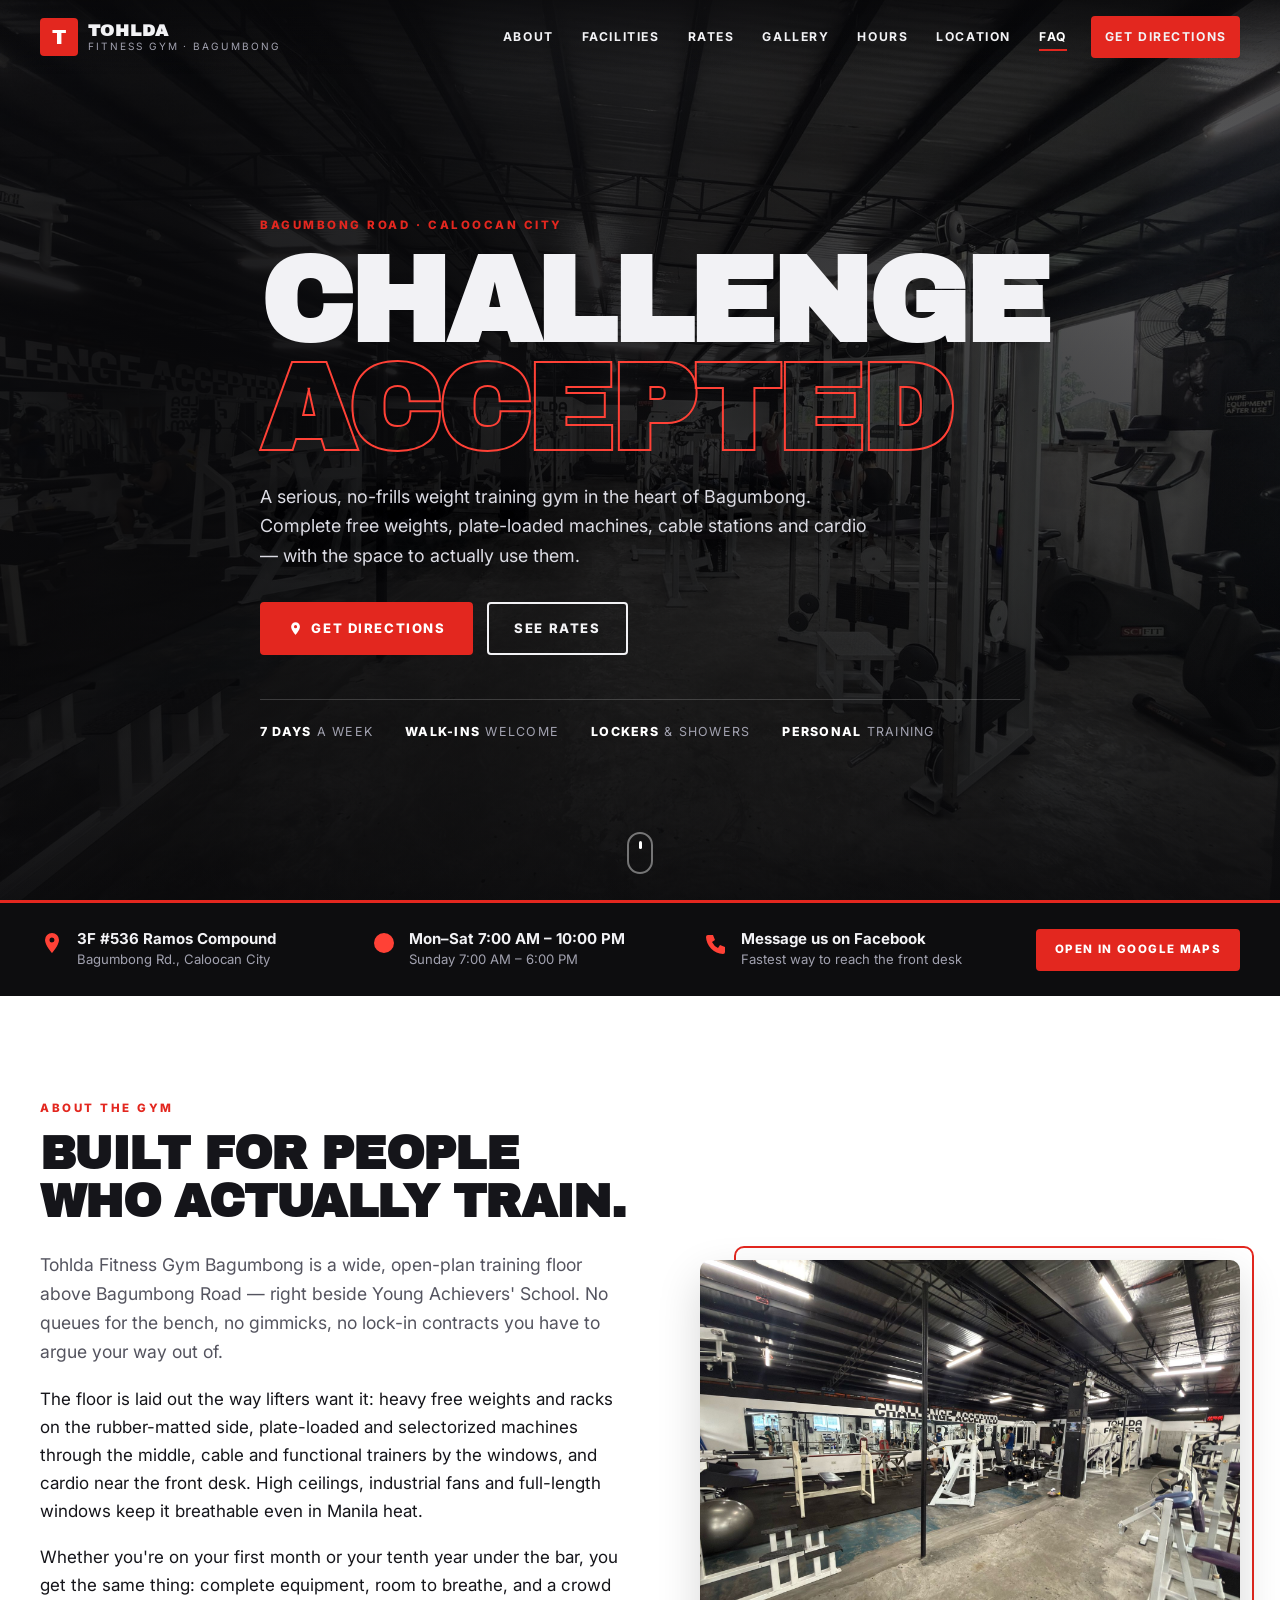
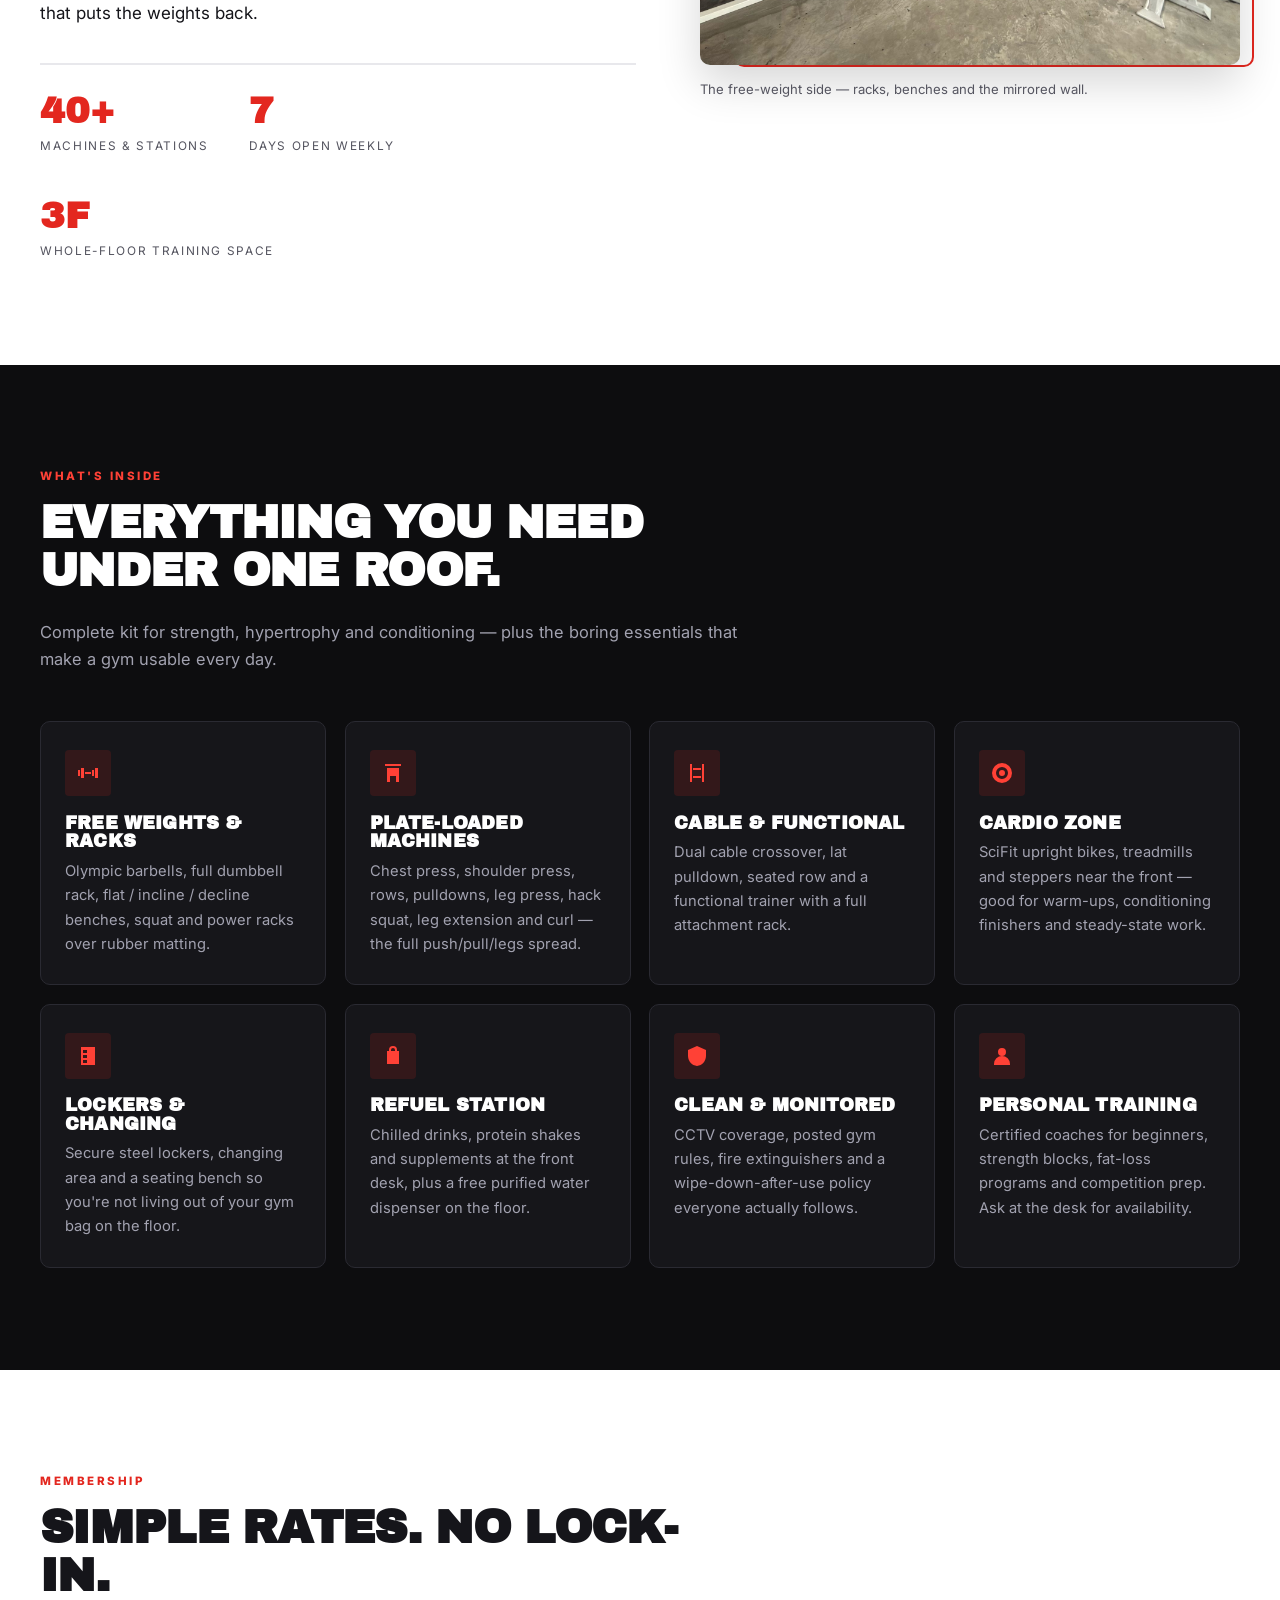
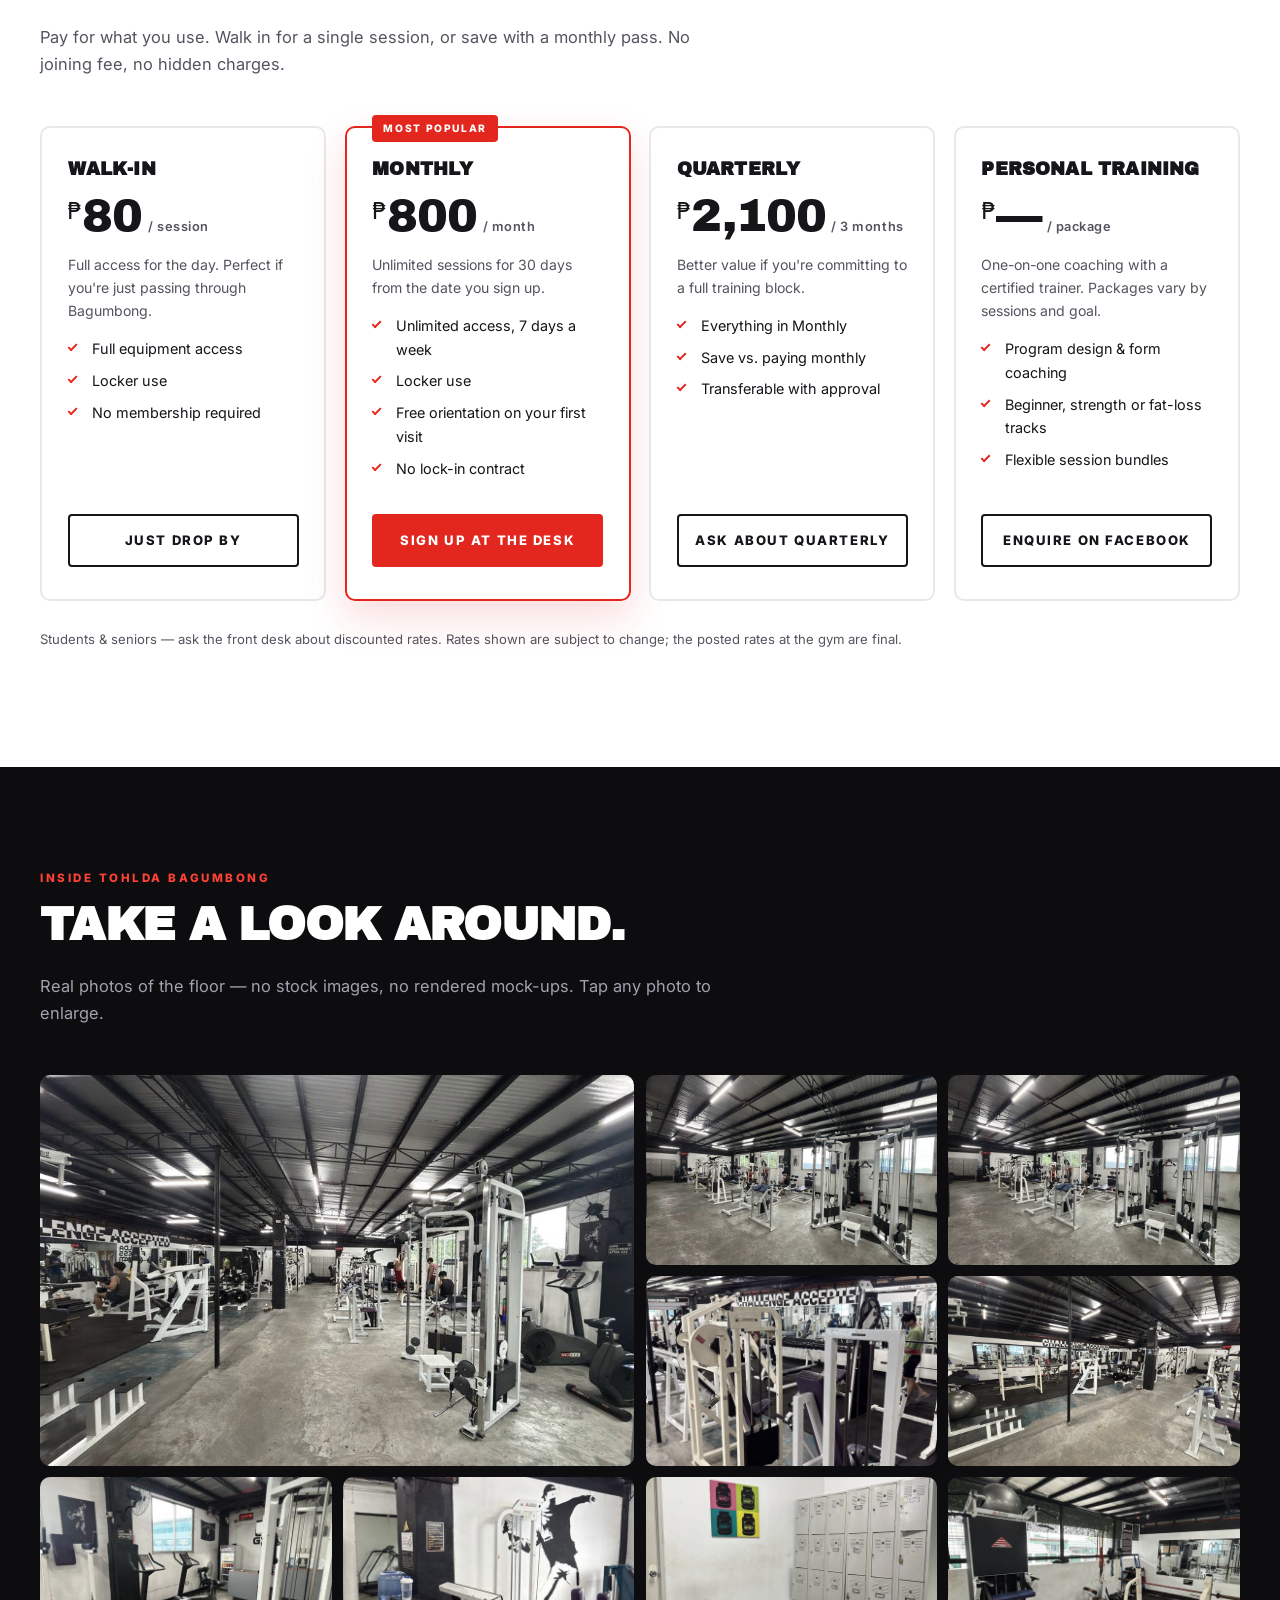
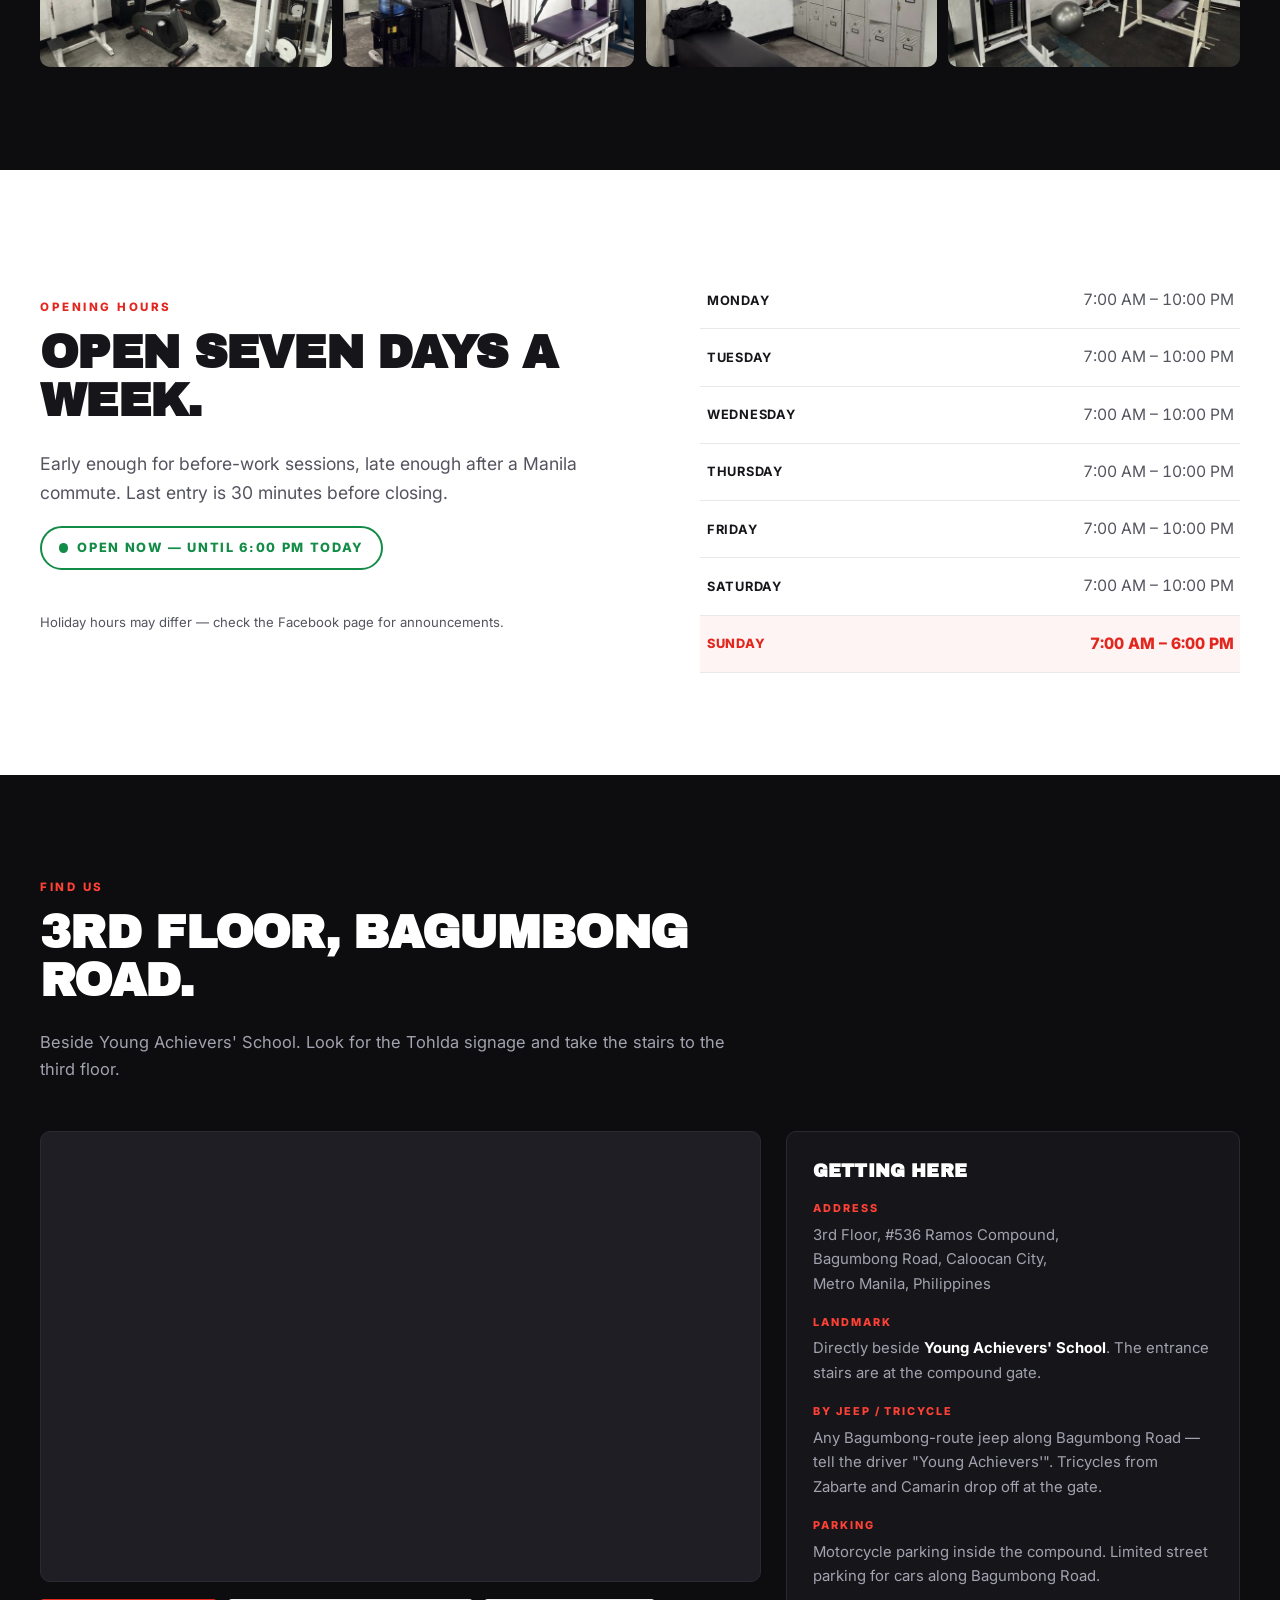
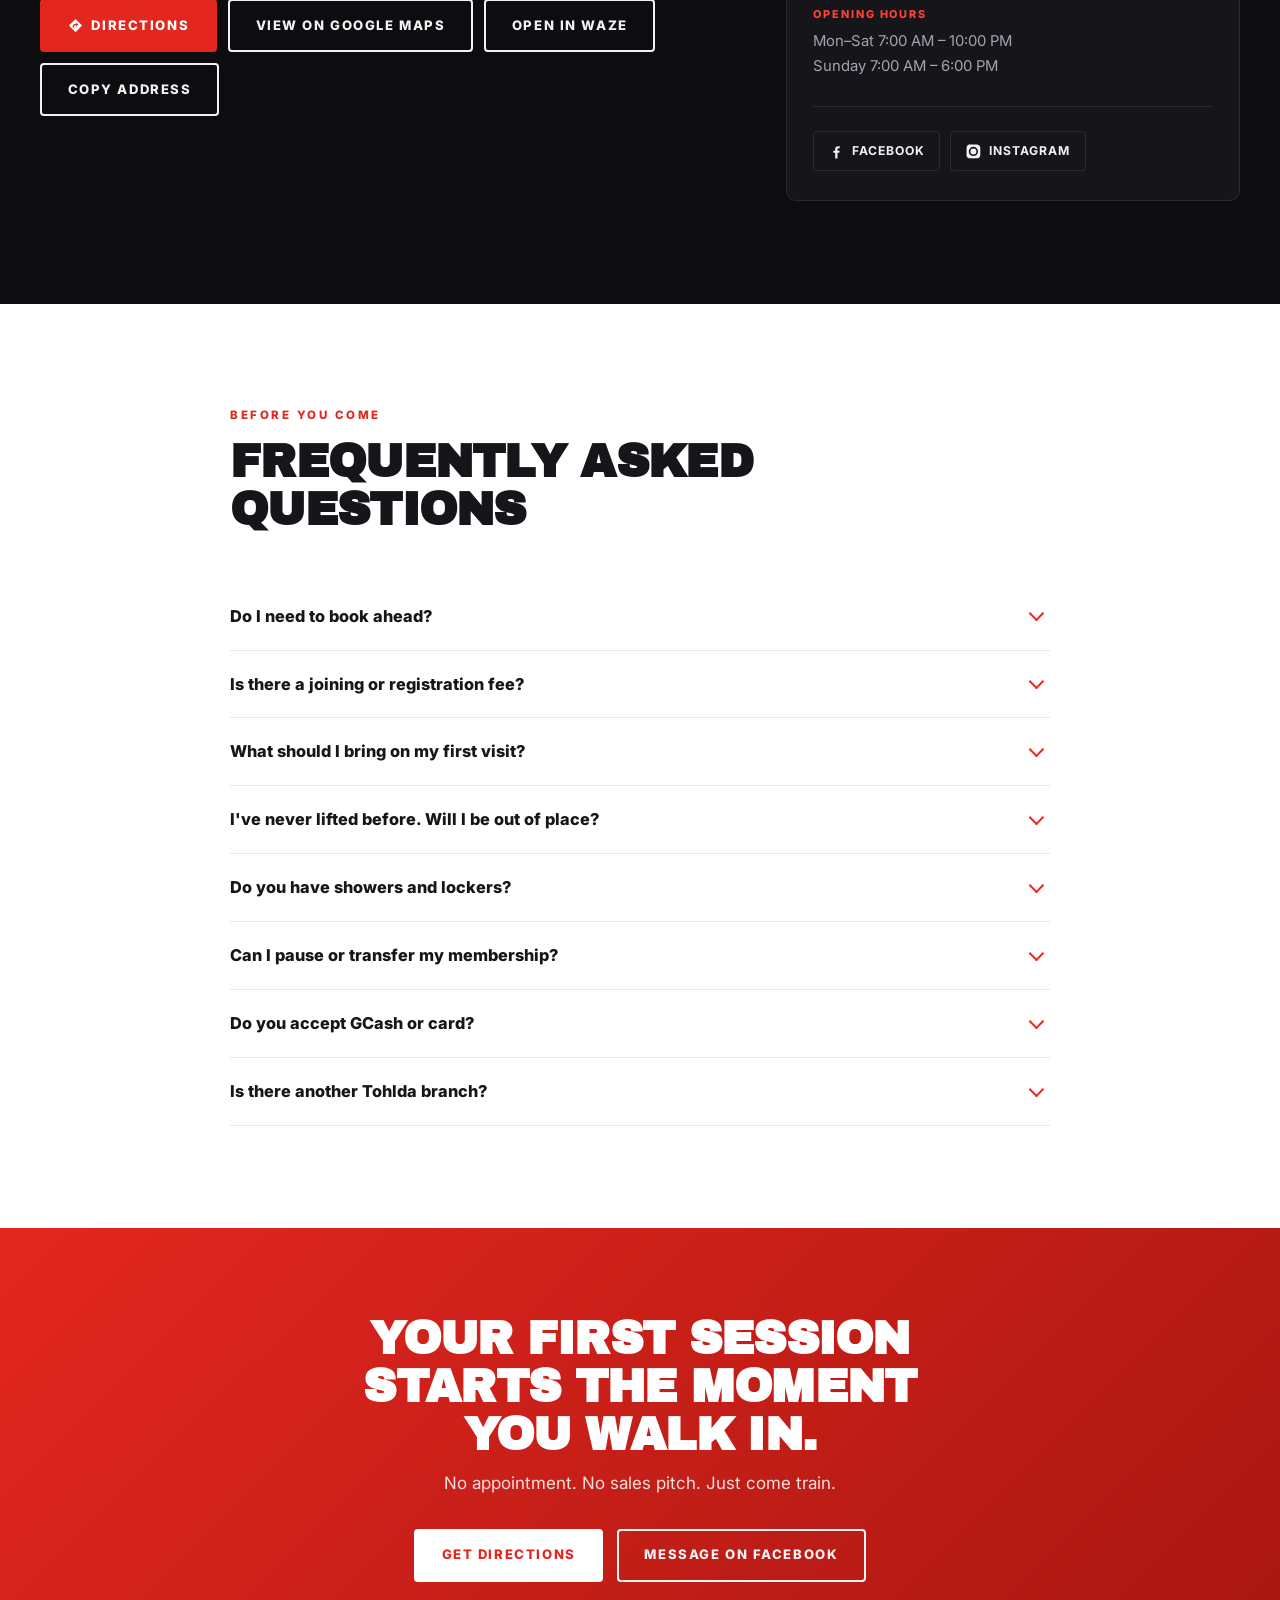
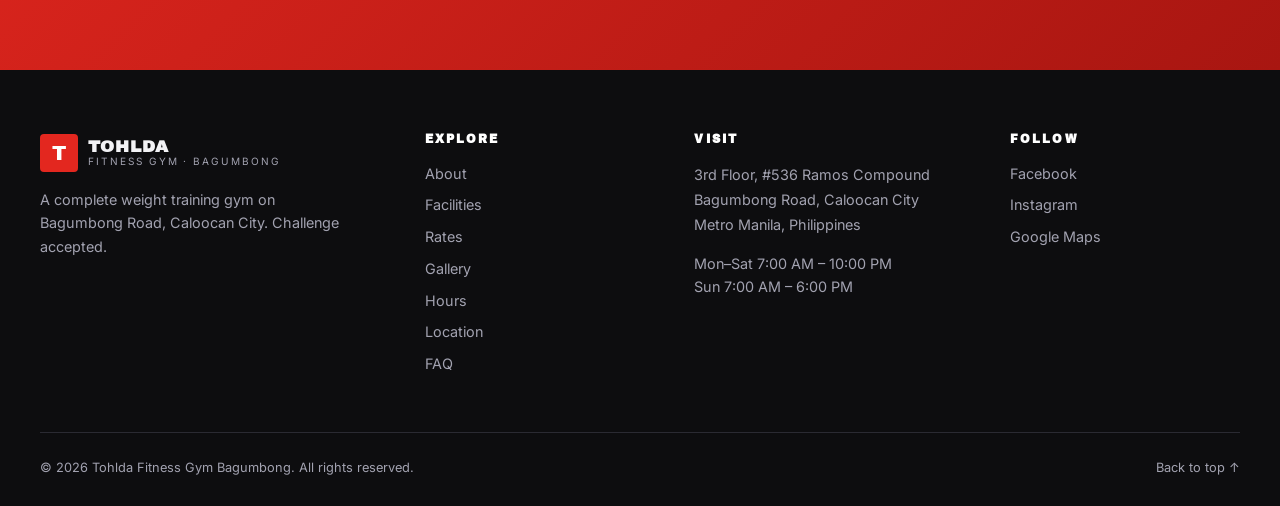
==== index.html @ 34a09021 "Add website for Tohlda Fitness Gym Bagumbong Single-page static site — no build step, no framework, " ====
<!DOCTYPE html>
<html lang="en">
<head>
<meta charset="utf-8">
<meta name="viewport" content="width=device-width, initial-scale=1">
<title>Tohlda Fitness Gym Bagumbong — Weight Training Gym in Caloocan City</title>
<meta name="description" content="Tohlda Fitness Gym Bagumbong is a full-equipment weight training gym on Bagumbong Road, Caloocan City. Free weights, plate-loaded machines, cable stations, cardio, lockers and personal training. Walk-ins welcome.">
<meta name="theme-color" content="#0d0d0f">
<link rel="canonical" href="https://bellyache31.github.io/Tohlda-Gym-Bagumbong/">

<!-- Open Graph / social sharing -->
<meta property="og:type" content="website">
<meta property="og:site_name" content="Tohlda Fitness Gym Bagumbong">
<meta property="og:title" content="Tohlda Fitness Gym Bagumbong — Challenge Accepted">
<meta property="og:description" content="Full-equipment weight training gym on Bagumbong Road, Caloocan City. Free weights, machines, cardio, lockers, personal training. Walk-ins welcome.">
<meta property="og:image" content="assets/img/gym-floor-wide.jpg">
<meta property="og:locale" content="en_PH">
<meta name="twitter:card" content="summary_large_image">

<link rel="icon" href="assets/img/favicon.svg" type="image/svg+xml">
<link rel="apple-touch-icon" href="assets/img/favicon.svg">
<link rel="preload" as="image" href="assets/img/gym-floor-wide.jpg" fetchpriority="high">

<link rel="preconnect" href="https://fonts.googleapis.com">
<link rel="preconnect" href="https://fonts.gstatic.com" crossorigin>
<link rel="stylesheet" href="https://fonts.googleapis.com/css2?family=Archivo+Black&family=Inter:wght@400;600;700;800&display=swap">

<link rel="stylesheet" href="assets/css/style.css">
</head>
<body>

<a class="skip-link" href="#main">Skip to content</a>

<!-- ============ HEADER ============ -->
<header class="site-header" id="siteHeader">
  <div class="wrap header-inner">
    <a class="brand" href="#top" aria-label="Tohlda Fitness Gym Bagumbong — home">
      <span class="brand-mark" aria-hidden="true">T</span>
      <span class="brand-text">
        <strong>TOHLDA</strong>
        <em>Fitness Gym · Bagumbong</em>
      </span>
    </a>

    <nav class="nav" id="nav" aria-label="Main">
      <a href="#about">About</a>
      <a href="#facilities">Facilities</a>
      <a href="#rates">Rates</a>
      <a href="#gallery">Gallery</a>
      <a href="#hours">Hours</a>
      <a href="#location">Location</a>
      <a href="#faq">FAQ</a>
      <a class="btn btn-accent btn-sm nav-cta" href="#location">Get Directions</a>
    </nav>

    <button class="nav-toggle" id="navToggle" aria-expanded="false" aria-controls="nav" aria-label="Open menu">
      <span></span><span></span><span></span>
    </button>
  </div>
</header>

<main id="main">

<!-- ============ HERO ============ -->
<section class="hero" id="top">
  <div class="hero-media">
    <img src="assets/img/gym-floor-wide.jpg" alt="The main training floor at Tohlda Fitness Gym Bagumbong, lined with plate-loaded machines and cable stations" width="1800" height="1350" fetchpriority="high">
  </div>
  <div class="hero-overlay"></div>

  <div class="wrap hero-content">
    <p class="eyebrow">Bagumbong Road · Caloocan City</p>
    <h1 class="hero-title">CHALLENGE<br><span class="outline">ACCEPTED</span></h1>
    <p class="hero-sub">
      A serious, no-frills weight training gym in the heart of Bagumbong. Complete free weights,
      plate-loaded machines, cable stations and cardio — with the space to actually use them.
    </p>
    <div class="hero-actions">
      <a class="btn btn-accent" href="#location">
        <svg class="ico" viewBox="0 0 24 24" aria-hidden="true"><path d="M12 2a7 7 0 0 0-7 7c0 5.25 7 13 7 13s7-7.75 7-13a7 7 0 0 0-7-7Zm0 9.5A2.5 2.5 0 1 1 12 6.5a2.5 2.5 0 0 1 0 5Z"/></svg>
        Get Directions
      </a>
      <a class="btn btn-ghost" href="#rates">See Rates</a>
    </div>

    <ul class="hero-badges">
      <li><span>7 days</span> a week</li>
      <li><span>Walk-ins</span> welcome</li>
      <li><span>Lockers</span> &amp; showers</li>
      <li><span>Personal</span> training</li>
    </ul>
  </div>

  <a class="scroll-hint" href="#about" aria-label="Scroll to About">
    <span></span>
  </a>
</section>

<!-- ============ QUICK BAR ============ -->
<section class="quickbar" aria-label="At a glance">
  <div class="wrap quickbar-inner">
    <div class="qb-item">
      <svg class="ico" viewBox="0 0 24 24" aria-hidden="true"><path d="M12 2a7 7 0 0 0-7 7c0 5.25 7 13 7 13s7-7.75 7-13a7 7 0 0 0-7-7Zm0 9.5A2.5 2.5 0 1 1 12 6.5a2.5 2.5 0 0 1 0 5Z"/></svg>
      <div>
        <strong>3F #536 Ramos Compound</strong>
        <span>Bagumbong Rd., Caloocan City</span>
      </div>
    </div>
    <div class="qb-item">
      <svg class="ico" viewBox="0 0 24 24" aria-hidden="true"><path d="M12 2a10 10 0 1 0 0 20 10 10 0 0 0 0-20Zm1 10.6V6h-2v7.4l5.2 3.1 1-1.7-4.2-2.2Z"/></svg>
      <div>
        <strong>Mon–Sat 7:00 AM – 10:00 PM</strong>
        <span>Sunday 7:00 AM – 6:00 PM</span>
      </div>
    </div>
    <div class="qb-item">
      <svg class="ico" viewBox="0 0 24 24" aria-hidden="true"><path d="M4 4h5l2 5-3 2a13 13 0 0 0 6 6l2-3 5 2v5a2 2 0 0 1-2 2A18 18 0 0 1 2 6a2 2 0 0 1 2-2Z"/></svg>
      <div>
        <strong data-contact="phone">Message us on Facebook</strong>
        <span>Fastest way to reach the front desk</span>
      </div>
    </div>
    <a class="qb-cta btn btn-accent btn-sm" target="_blank" rel="noopener"
       href="https://www.google.com/maps/dir/?api=1&amp;destination=Tohlda%20Fitness%20Gym%20Bagumbong%2C%20Bagumbong%20Road%2C%20Caloocan%20City">
      Open in Google Maps
    </a>
  </div>
</section>

<!-- ============ ABOUT ============ -->
<section class="section" id="about">
  <div class="wrap grid-2">
    <div class="about-copy">
      <p class="eyebrow">About the gym</p>
      <h2>Built for people who actually train.</h2>
      <p class="lead">
        Tohlda Fitness Gym Bagumbong is a wide, open-plan training floor above Bagumbong Road —
        right beside Young Achievers' School. No queues for the bench, no gimmicks, no lock-in
        contracts you have to argue your way out of.
      </p>
      <p>
        The floor is laid out the way lifters want it: heavy free weights and racks on the rubber-matted
        side, plate-loaded and selectorized machines through the middle, cable and functional trainers by
        the windows, and cardio near the front desk. High ceilings, industrial fans and full-length
        windows keep it breathable even in Manila heat.
      </p>
      <p>
        Whether you're on your first month or your tenth year under the bar, you get the same thing:
        complete equipment, room to breathe, and a crowd that puts the weights back.
      </p>

      <div class="stats">
        <div class="stat"><b>40+</b><span>Machines &amp; stations</span></div>
        <div class="stat"><b>7</b><span>Days open weekly</span></div>
        <div class="stat"><b>3F</b><span>Whole-floor training space</span></div>
      </div>
    </div>

    <div class="about-media">
      <figure class="framed">
        <img src="assets/img/free-weights.jpg" alt="Free weight area with benches, racks and mirrored wall reading Challenge Accepted" loading="lazy" width="1800" height="1350">
        <figcaption>The free-weight side — racks, benches and the mirrored wall.</figcaption>
      </figure>
    </div>
  </div>
</section>

<!-- ============ FACILITIES ============ -->
<section class="section section-dark" id="facilities">
  <div class="wrap">
    <header class="section-head">
      <p class="eyebrow">What's inside</p>
      <h2>Everything you need under one roof.</h2>
      <p class="section-sub">Complete kit for strength, hypertrophy and conditioning — plus the boring essentials that make a gym usable every day.</p>
    </header>

    <div class="cards">
      <article class="card">
        <div class="card-ico" aria-hidden="true">
          <svg viewBox="0 0 24 24"><path d="M2 9h2v6H2zm3-2h3v10H5zm14 0h3v10h-3zm-3 2h2v6h-2zM9 11h6v2H9z"/></svg>
        </div>
        <h3>Free Weights &amp; Racks</h3>
        <p>Olympic barbells, full dumbbell rack, flat / incline / decline benches, squat and power racks over rubber matting.</p>
      </article>

      <article class="card">
        <div class="card-ico" aria-hidden="true">
          <svg viewBox="0 0 24 24"><path d="M4 3h16v2H4zm2 4h12v14h-3v-6H9v6H6z"/></svg>
        </div>
        <h3>Plate-Loaded Machines</h3>
        <p>Chest press, shoulder press, rows, pulldowns, leg press, hack squat, leg extension and curl — the full push/pull/legs spread.</p>
      </article>

      <article class="card">
        <div class="card-ico" aria-hidden="true">
          <svg viewBox="0 0 24 24"><path d="M5 3h2v18H5zm12 0h2v18h-2zM8 7h8v2H8zm0 8h8v2H8z"/></svg>
        </div>
        <h3>Cable &amp; Functional</h3>
        <p>Dual cable crossover, lat pulldown, seated row and a functional trainer with a full attachment rack.</p>
      </article>

      <article class="card">
        <div class="card-ico" aria-hidden="true">
          <svg viewBox="0 0 24 24"><path d="M12 2a10 10 0 1 0 0 20 10 10 0 0 0 0-20Zm0 4a6 6 0 1 1 0 12 6 6 0 0 1 0-12Zm0 3a3 3 0 1 0 0 6 3 3 0 0 0 0-6Z"/></svg>
        </div>
        <h3>Cardio Zone</h3>
        <p>SciFit upright bikes, treadmills and steppers near the front — good for warm-ups, conditioning finishers and steady-state work.</p>
      </article>

      <article class="card">
        <div class="card-ico" aria-hidden="true">
          <svg viewBox="0 0 24 24"><path d="M5 3h14v18H5zm2 3v3h4V6zm0 5v3h4v-3zm0 5v3h4v-3z"/></svg>
        </div>
        <h3>Lockers &amp; Changing</h3>
        <p>Secure steel lockers, changing area and a seating bench so you're not living out of your gym bag on the floor.</p>
      </article>

      <article class="card">
        <div class="card-ico" aria-hidden="true">
          <svg viewBox="0 0 24 24"><path d="M12 2a4 4 0 0 1 4 4v1h2v13H6V7h2V6a4 4 0 0 1 4-4Zm0 2a2 2 0 0 0-2 2v1h4V6a2 2 0 0 0-2-2Z"/></svg>
        </div>
        <h3>Refuel Station</h3>
        <p>Chilled drinks, protein shakes and supplements at the front desk, plus a free purified water dispenser on the floor.</p>
      </article>

      <article class="card">
        <div class="card-ico" aria-hidden="true">
          <svg viewBox="0 0 24 24"><path d="M12 2 3 6v6c0 5 3.8 9.4 9 10 5.2-.6 9-5 9-10V6l-9-4Z"/></svg>
        </div>
        <h3>Clean &amp; Monitored</h3>
        <p>CCTV coverage, posted gym rules, fire extinguishers and a wipe-down-after-use policy everyone actually follows.</p>
      </article>

      <article class="card">
        <div class="card-ico" aria-hidden="true">
          <svg viewBox="0 0 24 24"><path d="M12 4a4 4 0 1 1 0 8 4 4 0 0 1 0-8Zm-8 16a8 8 0 0 1 16 0v1H4Z"/></svg>
        </div>
        <h3>Personal Training</h3>
        <p>Certified coaches for beginners, strength blocks, fat-loss programs and competition prep. Ask at the desk for availability.</p>
      </article>
    </div>
  </div>
</section>

<!-- ============ RATES ============ -->
<!--
  ⚠️ RATES BELOW ARE PLACEHOLDERS AND MUST BE CONFIRMED BEFORE THE SITE GOES LIVE.
  Edit the four <div class="price-card"> blocks in this section only — nothing else needs to change.
-->
<section class="section" id="rates">
  <div class="wrap">
    <header class="section-head">
      <p class="eyebrow">Membership</p>
      <h2>Simple rates. No lock-in.</h2>
      <p class="section-sub">Pay for what you use. Walk in for a single session, or save with a monthly pass. No joining fee, no hidden charges.</p>
    </header>

    <div class="prices">
      <article class="price-card">
        <h3>Walk-in</h3>
        <p class="price"><span class="cur">₱</span>80<small>/ session</small></p>
        <p class="price-note">Full access for the day. Perfect if you're just passing through Bagumbong.</p>
        <ul class="ticks">
          <li>Full equipment access</li>
          <li>Locker use</li>
          <li>No membership required</li>
        </ul>
        <a class="btn btn-ghost btn-block" href="#location">Just drop by</a>
      </article>

      <article class="price-card featured">
        <span class="ribbon">Most popular</span>
        <h3>Monthly</h3>
        <p class="price"><span class="cur">₱</span>800<small>/ month</small></p>
        <p class="price-note">Unlimited sessions for 30 days from the date you sign up.</p>
        <ul class="ticks">
          <li>Unlimited access, 7 days a week</li>
          <li>Locker use</li>
          <li>Free orientation on your first visit</li>
          <li>No lock-in contract</li>
        </ul>
        <a class="btn btn-accent btn-block" href="#location">Sign up at the desk</a>
      </article>

      <article class="price-card">
        <h3>Quarterly</h3>
        <p class="price"><span class="cur">₱</span>2,100<small>/ 3 months</small></p>
        <p class="price-note">Better value if you're committing to a full training block.</p>
        <ul class="ticks">
          <li>Everything in Monthly</li>
          <li>Save vs. paying monthly</li>
          <li>Transferable with approval</li>
        </ul>
        <a class="btn btn-ghost btn-block" href="#location">Ask about quarterly</a>
      </article>

      <article class="price-card">
        <h3>Personal Training</h3>
        <p class="price"><span class="cur">₱</span>—<small>/ package</small></p>
        <p class="price-note">One-on-one coaching with a certified trainer. Packages vary by sessions and goal.</p>
        <ul class="ticks">
          <li>Program design &amp; form coaching</li>
          <li>Beginner, strength or fat-loss tracks</li>
          <li>Flexible session bundles</li>
        </ul>
        <a class="btn btn-ghost btn-block" target="_blank" rel="noopener" href="https://www.facebook.com/tohldafitnessgymbagumbong/">Enquire on Facebook</a>
      </article>
    </div>

    <p class="fineprint">
      Students &amp; seniors — ask the front desk about discounted rates. Rates shown are subject to change;
      the posted rates at the gym are final.
    </p>
  </div>
</section>

<!-- ============ GALLERY ============ -->
<section class="section section-dark" id="gallery">
  <div class="wrap">
    <header class="section-head">
      <p class="eyebrow">Inside Tohlda Bagumbong</p>
      <h2>Take a look around.</h2>
      <p class="section-sub">Real photos of the floor — no stock images, no rendered mock-ups. Tap any photo to enlarge.</p>
    </header>

    <div class="gallery" id="gallery-grid">
      <button class="g-item g-wide" data-full="assets/img/gym-floor-wide.jpg" data-caption="The main floor, looking down the length of the gym.">
        <img src="assets/img/gym-floor-wide-sm.jpg" alt="Wide view of the main training floor" loading="lazy" width="800" height="600">
      </button>
      <button class="g-item" data-full="assets/img/machines-area.jpg" data-caption="Selectorized and plate-loaded machines by the windows.">
        <img src="assets/img/machines-area-sm.jpg" alt="Machine area with benches and cable stations" loading="lazy" width="800" height="600">
      </button>
      <button class="g-item" data-full="assets/img/cable-station.jpg" data-caption="Dual cable crossover and functional trainer.">
        <img src="assets/img/cable-station-sm.jpg" alt="Cable crossover station" loading="lazy" width="800" height="600">
      </button>
      <button class="g-item" data-full="assets/img/plate-loaded.jpg" data-caption="Plate-loaded machines facing the Challenge Accepted wall.">
        <img src="assets/img/plate-loaded-sm.jpg" alt="Plate loaded machines in front of the Challenge Accepted mural" loading="lazy" width="600" height="800">
      </button>
      <button class="g-item" data-full="assets/img/free-weights.jpg" data-caption="Free weights, racks and the mirrored wall.">
        <img src="assets/img/free-weights-sm.jpg" alt="Free weight area with mirrors and racks" loading="lazy" width="800" height="600">
      </button>
      <button class="g-item" data-full="assets/img/cardio-frontdesk.jpg" data-caption="Cardio bikes and the front desk with the refuel station.">
        <img src="assets/img/cardio-frontdesk-sm.jpg" alt="Cardio bikes near the front desk" loading="lazy" width="600" height="800">
      </button>
      <button class="g-item" data-full="assets/img/leg-press.jpg" data-caption="Leg machines, gym rules board and the free water station.">
        <img src="assets/img/leg-press-sm.jpg" alt="Leg press machine and water dispenser" loading="lazy" width="600" height="800">
      </button>
      <button class="g-item" data-full="assets/img/lockers.jpg" data-caption="Steel lockers and changing area.">
        <img src="assets/img/lockers-sm.jpg" alt="Locker room with steel lockers and a bench" loading="lazy" width="600" height="800">
      </button>
      <button class="g-item" data-full="assets/img/annex-benches.jpg" data-caption="The open-air annex — benches, racks and stability balls.">
        <img src="assets/img/annex-benches-sm.jpg" alt="Open air annex with bench press and stability balls" loading="lazy" width="600" height="800">
      </button>
    </div>
  </div>
</section>

<!-- ============ HOURS ============ -->
<section class="section" id="hours">
  <div class="wrap grid-2">
    <div>
      <p class="eyebrow">Opening hours</p>
      <h2>Open seven days a week.</h2>
      <p class="lead">Early enough for before-work sessions, late enough after a Manila commute. Last entry is 30 minutes before closing.</p>
      <p id="openNow" class="open-badge" role="status" aria-live="polite"></p>
      <p class="fineprint">Holiday hours may differ — check the Facebook page for announcements.</p>
    </div>

    <div>
      <table class="hours-table">
        <caption class="visually-hidden">Opening hours by day</caption>
        <tbody>
          <tr data-day="1"><th scope="row">Monday</th><td>7:00 AM – 10:00 PM</td></tr>
          <tr data-day="2"><th scope="row">Tuesday</th><td>7:00 AM – 10:00 PM</td></tr>
          <tr data-day="3"><th scope="row">Wednesday</th><td>7:00 AM – 10:00 PM</td></tr>
          <tr data-day="4"><th scope="row">Thursday</th><td>7:00 AM – 10:00 PM</td></tr>
          <tr data-day="5"><th scope="row">Friday</th><td>7:00 AM – 10:00 PM</td></tr>
          <tr data-day="6"><th scope="row">Saturday</th><td>7:00 AM – 10:00 PM</td></tr>
          <tr data-day="0"><th scope="row">Sunday</th><td>7:00 AM – 6:00 PM</td></tr>
        </tbody>
      </table>
    </div>
  </div>
</section>

<!-- ============ LOCATION / GOOGLE MAPS ============ -->
<section class="section section-dark" id="location">
  <div class="wrap">
    <header class="section-head">
      <p class="eyebrow">Find us</p>
      <h2>3rd floor, Bagumbong Road.</h2>
      <p class="section-sub">Beside Young Achievers' School. Look for the Tohlda signage and take the stairs to the third floor.</p>
    </header>

    <div class="location-grid">
      <div class="map-panel">
        <div class="map-embed">
          <iframe
            title="Google Map showing the location of Tohlda Fitness Gym Bagumbong"
            src="https://www.google.com/maps?q=Tohlda%20Fitness%20Gym%20Bagumbong%2C%20Bagumbong%20Road%2C%20Caloocan%20City&amp;output=embed"
            width="100%" height="100%" style="border:0"
            loading="lazy" allowfullscreen referrerpolicy="no-referrer-when-downgrade"></iframe>
        </div>
        <div class="map-actions">
          <a class="btn btn-accent" target="_blank" rel="noopener"
             href="https://www.google.com/maps/dir/?api=1&amp;destination=Tohlda%20Fitness%20Gym%20Bagumbong%2C%20Bagumbong%20Road%2C%20Caloocan%20City">
            <svg class="ico" viewBox="0 0 24 24" aria-hidden="true"><path d="m21.7 11.3-9-9a1 1 0 0 0-1.4 0l-9 9a1 1 0 0 0 0 1.4l9 9a1 1 0 0 0 1.4 0l9-9a1 1 0 0 0 0-1.4ZM13 14v-2.5h-2A1.5 1.5 0 0 0 9.5 13V15h-2v-2a3.5 3.5 0 0 1 3.5-3.5h2V7l3.5 3.5L13 14Z"/></svg>
            Directions
          </a>
          <a class="btn btn-ghost" target="_blank" rel="noopener"
             href="https://www.google.com/maps/search/?api=1&amp;query=Tohlda%20Fitness%20Gym%20Bagumbong%2C%20Bagumbong%20Road%2C%20Caloocan%20City">
            View on Google Maps
          </a>
          <a class="btn btn-ghost" target="_blank" rel="noopener"
             href="https://www.waze.com/ul?q=Tohlda%20Fitness%20Gym%20Bagumbong%20Caloocan&amp;navigate=yes">
            Open in Waze
          </a>
          <button class="btn btn-ghost" id="copyAddr" type="button" data-address="3rd Floor, #536 Ramos Compound, Bagumbong Road, Caloocan City, Metro Manila, Philippines">
            Copy address
          </button>
        </div>
      </div>

      <aside class="visit-panel">
        <h3>Getting here</h3>
        <dl class="info-list">
          <dt>Address</dt>
          <dd>3rd Floor, #536 Ramos Compound,<br>Bagumbong Road, Caloocan City,<br>Metro Manila, Philippines</dd>

          <dt>Landmark</dt>
          <dd>Directly beside <strong>Young Achievers' School</strong>. The entrance stairs are at the compound gate.</dd>

          <dt>By jeep / tricycle</dt>
          <dd>Any Bagumbong-route jeep along Bagumbong Road — tell the driver "Young Achievers'". Tricycles from Zabarte and Camarin drop off at the gate.</dd>

          <dt>Parking</dt>
          <dd>Motorcycle parking inside the compound. Limited street parking for cars along Bagumbong Road.</dd>

          <dt>Opening hours</dt>
          <dd>Mon–Sat 7:00 AM – 10:00 PM<br>Sunday 7:00 AM – 6:00 PM</dd>
        </dl>

        <div class="socials">
          <a class="social" target="_blank" rel="noopener" href="https://www.facebook.com/tohldafitnessgymbagumbong/" aria-label="Facebook page">
            <svg viewBox="0 0 24 24" aria-hidden="true"><path d="M13.5 22v-8h2.7l.4-3h-3.1V9c0-.9.3-1.5 1.6-1.5H16.7V4.8A22 22 0 0 0 14.3 4.7C11.9 4.7 10.3 6.1 10.3 8.7V11H7.6v3h2.7v8h3.2Z"/></svg>
            <span>Facebook</span>
          </a>
          <a class="social" target="_blank" rel="noopener" href="https://www.instagram.com/tohldafitness/" aria-label="Instagram page">
            <svg viewBox="0 0 24 24" aria-hidden="true"><path d="M12 2.2c3.2 0 3.6 0 4.9.1 1.2.1 1.8.3 2.2.4.6.2 1 .5 1.4.9.4.4.7.8.9 1.4.2.4.4 1 .4 2.2.1 1.3.1 1.7.1 4.9s0 3.6-.1 4.9c0 1.2-.2 1.8-.4 2.2-.2.6-.5 1-.9 1.4-.4.4-.8.7-1.4.9-.4.2-1 .4-2.2.4-1.3.1-1.7.1-4.9.1s-3.6 0-4.9-.1c-1.2 0-1.8-.2-2.2-.4a3.7 3.7 0 0 1-1.4-.9 3.7 3.7 0 0 1-.9-1.4c-.2-.4-.4-1-.4-2.2C2.2 15.6 2.2 15.2 2.2 12s0-3.6.1-4.9c0-1.2.2-1.8.4-2.2.2-.6.5-1 .9-1.4.4-.4.8-.7 1.4-.9.4-.2 1-.4 2.2-.4 1.3-.1 1.7-.1 4.9-.1Zm0 3.2a6.6 6.6 0 1 0 0 13.2 6.6 6.6 0 0 0 0-13.2Zm0 10.9a4.3 4.3 0 1 1 0-8.6 4.3 4.3 0 0 1 0 8.6Zm6.9-11.1a1.5 1.5 0 1 1-3.1 0 1.5 1.5 0 0 1 3.1 0Z"/></svg>
            <span>Instagram</span>
          </a>
        </div>
      </aside>
    </div>
  </div>
</section>

<!-- ============ FAQ ============ -->
<section class="section" id="faq">
  <div class="wrap narrow">
    <header class="section-head">
      <p class="eyebrow">Before you come</p>
      <h2>Frequently asked questions</h2>
    </header>

    <div class="faq">
      <details>
        <summary>Do I need to book ahead?</summary>
        <p>No. Tohlda Bagumbong is walk-in — just show up during opening hours, pay at the front desk and train. Booking is only needed for personal training sessions.</p>
      </details>
      <details>
        <summary>Is there a joining or registration fee?</summary>
        <p>No joining fee and no lock-in contract. You pay for a walk-in session or a membership period, and that's it.</p>
      </details>
      <details>
        <summary>What should I bring on my first visit?</summary>
        <p>Training clothes, closed rubber shoes, a towel and a water bottle (there's a free purified water dispenser on the floor). A padlock if you want to use a locker.</p>
      </details>
      <details>
        <summary>I've never lifted before. Will I be out of place?</summary>
        <p>Not at all. Ask at the front desk for a free orientation on your first visit — someone will walk you through the layout and show you how the machines work. Personal training is available if you want a full program.</p>
      </details>
      <details>
        <summary>Do you have showers and lockers?</summary>
        <p>Yes — a changing area with steel lockers is on the same floor. Bring your own padlock and towel.</p>
      </details>
      <details>
        <summary>Can I pause or transfer my membership?</summary>
        <p>Transfers and pauses are handled case by case at the front desk. Message the Facebook page or ask in person and the staff will sort it out with you.</p>
      </details>
      <details>
        <summary>Do you accept GCash or card?</summary>
        <p>Ask the front desk for current payment options — cash is always accepted.</p>
      </details>
      <details>
        <summary>Is there another Tohlda branch?</summary>
        <p>Yes, there's also a Tohlda Fitness Gym in Novaliches, Quezon City. Membership at one branch doesn't automatically cover the other — check with staff.</p>
      </details>
    </div>
  </div>
</section>

<!-- ============ CTA ============ -->
<section class="cta">
  <div class="wrap cta-inner">
    <h2>Your first session starts the moment you walk in.</h2>
    <p>No appointment. No sales pitch. Just come train.</p>
    <div class="cta-actions">
      <a class="btn btn-accent" target="_blank" rel="noopener"
         href="https://www.google.com/maps/dir/?api=1&amp;destination=Tohlda%20Fitness%20Gym%20Bagumbong%2C%20Bagumbong%20Road%2C%20Caloocan%20City">Get Directions</a>
      <a class="btn btn-ghost" target="_blank" rel="noopener"
         href="https://www.facebook.com/tohldafitnessgymbagumbong/">Message on Facebook</a>
    </div>
  </div>
</section>

</main>

<!-- ============ FOOTER ============ -->
<footer class="site-footer">
  <div class="wrap footer-grid">
    <div>
      <a class="brand" href="#top">
        <span class="brand-mark" aria-hidden="true">T</span>
        <span class="brand-text"><strong>TOHLDA</strong><em>Fitness Gym · Bagumbong</em></span>
      </a>
      <p class="footer-blurb">A complete weight training gym on Bagumbong Road, Caloocan City. Challenge accepted.</p>
    </div>

    <nav aria-label="Footer">
      <h4>Explore</h4>
      <ul>
        <li><a href="#about">About</a></li>
        <li><a href="#facilities">Facilities</a></li>
        <li><a href="#rates">Rates</a></li>
        <li><a href="#gallery">Gallery</a></li>
        <li><a href="#hours">Hours</a></li>
        <li><a href="#location">Location</a></li>
        <li><a href="#faq">FAQ</a></li>
      </ul>
    </nav>

    <div>
      <h4>Visit</h4>
      <address>
        3rd Floor, #536 Ramos Compound<br>
        Bagumbong Road, Caloocan City<br>
        Metro Manila, Philippines
      </address>
      <p class="footer-hours">Mon–Sat 7:00 AM – 10:00 PM<br>Sun 7:00 AM – 6:00 PM</p>
    </div>

    <div>
      <h4>Follow</h4>
      <ul>
        <li><a target="_blank" rel="noopener" href="https://www.facebook.com/tohldafitnessgymbagumbong/">Facebook</a></li>
        <li><a target="_blank" rel="noopener" href="https://www.instagram.com/tohldafitness/">Instagram</a></li>
        <li><a target="_blank" rel="noopener" href="https://www.google.com/maps/search/?api=1&amp;query=Tohlda%20Fitness%20Gym%20Bagumbong%2C%20Bagumbong%20Road%2C%20Caloocan%20City">Google Maps</a></li>
      </ul>
    </div>
  </div>

  <div class="wrap footer-bottom">
    <p>&copy; <span id="year">2026</span> Tohlda Fitness Gym Bagumbong. All rights reserved.</p>
    <p><a href="#top">Back to top ↑</a></p>
  </div>
</footer>

<!-- Lightbox -->
<div class="lightbox" id="lightbox" role="dialog" aria-modal="true" aria-label="Photo viewer" hidden>
  <button class="lb-close" id="lbClose" aria-label="Close photo viewer">&times;</button>
  <button class="lb-nav lb-prev" id="lbPrev" aria-label="Previous photo">&#8249;</button>
  <figure class="lb-figure">
    <img id="lbImg" src="" alt="">
    <figcaption id="lbCap"></figcaption>
  </figure>
  <button class="lb-nav lb-next" id="lbNext" aria-label="Next photo">&#8250;</button>
</div>

<!-- Structured data for Google Search & Maps -->
<script type="application/ld+json">
{
  "@context": "https://schema.org",
  "@type": "HealthAndBeautyBusiness",
  "additionalType": "https://schema.org/ExerciseGym",
  "name": "Tohlda Fitness Gym Bagumbong",
  "description": "Full-equipment weight training gym on Bagumbong Road, Caloocan City, offering free weights, plate-loaded machines, cable stations, cardio, lockers and personal training.",
  "image": "assets/img/gym-floor-wide.jpg",
  "url": "https://bellyache31.github.io/Tohlda-Gym-Bagumbong/",
  "address": {
    "@type": "PostalAddress",
    "streetAddress": "3rd Floor, #536 Ramos Compound, Bagumbong Road",
    "addressLocality": "Caloocan City",
    "addressRegion": "Metro Manila",
    "addressCountry": "PH"
  },
  "hasMap": "https://www.google.com/maps/search/?api=1&query=Tohlda%20Fitness%20Gym%20Bagumbong%2C%20Bagumbong%20Road%2C%20Caloocan%20City",
  "sameAs": [
    "https://www.facebook.com/tohldafitnessgymbagumbong/",
    "https://www.instagram.com/tohldafitness/"
  ],
  "openingHoursSpecification": [
    {
      "@type": "OpeningHoursSpecification",
      "dayOfWeek": ["Monday","Tuesday","Wednesday","Thursday","Friday","Saturday"],
      "opens": "07:00",
      "closes": "22:00"
    },
    {
      "@type": "OpeningHoursSpecification",
      "dayOfWeek": "Sunday",
      "opens": "07:00",
      "closes": "18:00"
    }
  ],
  "amenityFeature": [
    { "@type": "LocationFeatureSpecification", "name": "Free weights", "value": true },
    { "@type": "LocationFeatureSpecification", "name": "Weight machines", "value": true },
    { "@type": "LocationFeatureSpecification", "name": "Cardio equipment", "value": true },
    { "@type": "LocationFeatureSpecification", "name": "Lockers", "value": true },
    { "@type": "LocationFeatureSpecification", "name": "Personal training", "value": true }
  ]
}
</script>

<script src="assets/js/main.js" defer></script>
</body>
</html>
---- assets/css/style.css ----
/* ============================================================
   Tohlda Fitness Gym Bagumbong
   ============================================================ */

:root{
  --ink:#0d0d0f;
  --ink-2:#16161a;
  --ink-3:#1e1e24;
  --line:#2a2a32;
  --paper:#ffffff;
  --paper-2:#f4f4f6;
  --paper-3:#e8e8ec;
  --text:#15151a;
  --text-soft:#54545f;
  --text-inv:#f2f2f5;
  --text-inv-soft:#a2a2b0;
  --accent:#e3271f;
  --accent-hi:#ff4136;
  --accent-ink:#ffffff;

  --wrap:1200px;
  --r:4px;
  --r-lg:10px;
  --shadow:0 18px 44px rgba(0,0,0,.16);
  --shadow-sm:0 6px 18px rgba(0,0,0,.10);

  --f-display:"Archivo Black","Arial Black",Impact,system-ui,sans-serif;
  --f-body:"Inter",ui-sans-serif,system-ui,-apple-system,"Segoe UI",Roboto,"Helvetica Neue",Arial,sans-serif;

  --header-h:74px;
}

*,*::before,*::after{box-sizing:border-box}

html{
  scroll-behavior:smooth;
  scroll-padding-top:calc(var(--header-h) + 12px);
  -webkit-text-size-adjust:100%;
}

body{
  margin:0;
  font-family:var(--f-body);
  color:var(--text);
  background:var(--paper);
  line-height:1.65;
  font-size:clamp(15.5px,.55vw + 14px,17px);
  overflow-x:hidden;
}

img{max-width:100%;height:auto;display:block}
a{color:inherit}

h1,h2,h3,h4{
  font-family:var(--f-display);
  font-weight:900;
  line-height:1.04;
  letter-spacing:-.015em;
  text-transform:uppercase;
  margin:0 0 .5em;
}
h2{font-size:clamp(1.9rem,3.6vw,3rem)}
h3{font-size:1.12rem;letter-spacing:.01em}
h4{font-size:.82rem;letter-spacing:.14em}
p{margin:0 0 1.05em}

.wrap{width:min(var(--wrap),100% - 2.5rem);margin-inline:auto}
.wrap.narrow{width:min(820px,100% - 2.5rem)}

.visually-hidden{
  position:absolute!important;width:1px;height:1px;
  padding:0;margin:-1px;overflow:hidden;clip:rect(0 0 0 0);white-space:nowrap;border:0;
}

.skip-link{
  position:absolute;left:-9999px;top:0;z-index:200;
  background:var(--accent);color:#fff;padding:.75rem 1.25rem;font-weight:700;
}
.skip-link:focus{left:0}

:focus-visible{outline:3px solid var(--accent-hi);outline-offset:3px}

.eyebrow{
  font-size:.72rem;font-weight:800;letter-spacing:.22em;text-transform:uppercase;
  color:var(--accent);margin:0 0 .85rem;
}
.section-dark .eyebrow{color:var(--accent-hi)}

.ico{width:1.15em;height:1.15em;fill:currentColor;flex:0 0 auto}

/* ---------- Buttons ---------- */
.btn{
  --btn-bg:transparent; --btn-fg:currentColor; --btn-bd:currentColor;
  display:inline-flex;align-items:center;justify-content:center;gap:.55rem;
  padding:.85rem 1.6rem;border:2px solid var(--btn-bd);border-radius:var(--r);
  background:var(--btn-bg);color:var(--btn-fg);
  font:inherit;font-weight:800;font-size:.82rem;letter-spacing:.12em;text-transform:uppercase;
  text-decoration:none;cursor:pointer;
  transition:transform .16s ease,background-color .16s ease,color .16s ease,border-color .16s ease,box-shadow .16s ease;
  white-space:nowrap;
}
.btn:hover{transform:translateY(-2px)}
.btn:active{transform:translateY(0)}
.btn-sm{padding:.6rem 1.05rem;font-size:.72rem}
.btn-block{display:flex;width:100%}

.btn-accent{--btn-bg:var(--accent);--btn-fg:var(--accent-ink);--btn-bd:var(--accent)}
.btn-accent:hover{--btn-bg:var(--accent-hi);--btn-bd:var(--accent-hi);box-shadow:0 12px 26px rgba(227,39,31,.34)}

.btn-ghost{--btn-bg:transparent;--btn-fg:var(--text);--btn-bd:currentColor}
.btn-ghost:hover{--btn-bg:var(--text);--btn-fg:var(--paper)}
.section-dark .btn-ghost,.hero .btn-ghost,.cta .btn-ghost{--btn-fg:var(--text-inv)}
.section-dark .btn-ghost:hover,.hero .btn-ghost:hover,.cta .btn-ghost:hover{--btn-bg:var(--text-inv);--btn-fg:var(--ink)}

/* ---------- Header ---------- */
.site-header{
  position:fixed;inset:0 0 auto 0;z-index:100;height:var(--header-h);
  display:flex;align-items:center;
  background:linear-gradient(180deg,rgba(8,8,10,.78),rgba(8,8,10,0));
  transition:background-color .25s ease,box-shadow .25s ease,backdrop-filter .25s ease;
}
.site-header.stuck{
  background:rgba(13,13,15,.94);
  backdrop-filter:saturate(150%) blur(12px);
  -webkit-backdrop-filter:saturate(150%) blur(12px);
  box-shadow:0 1px 0 rgba(255,255,255,.08),0 10px 30px rgba(0,0,0,.35);
}
.header-inner{display:flex;align-items:center;justify-content:space-between;gap:1rem;width:min(var(--wrap),100% - 2.5rem)}

.brand{display:inline-flex;align-items:center;gap:.65rem;text-decoration:none;color:var(--text-inv)}
.brand-mark{
  display:grid;place-items:center;width:38px;height:38px;flex:0 0 auto;
  background:var(--accent);color:#fff;font-family:var(--f-display);font-size:1.25rem;
  border-radius:var(--r);line-height:1;
}
.brand-text{display:flex;flex-direction:column;line-height:1.1}
.brand-text strong{font-family:var(--f-display);font-size:1.05rem;letter-spacing:.06em}
.brand-text em{font-style:normal;font-size:.63rem;letter-spacing:.19em;text-transform:uppercase;color:var(--text-inv-soft)}

.nav{display:flex;align-items:center;gap:.35rem}
.nav a{
  text-decoration:none;color:var(--text-inv);
  font-size:.76rem;font-weight:700;letter-spacing:.13em;text-transform:uppercase;
  padding:.55rem .7rem;border-radius:var(--r);position:relative;
  transition:color .15s ease,background-color .15s ease;
}
.nav a:not(.btn):hover{color:var(--accent-hi)}
.nav a:not(.btn)::after{
  content:"";position:absolute;left:.7rem;right:.7rem;bottom:.28rem;height:2px;
  background:var(--accent);transform:scaleX(0);transform-origin:left;transition:transform .2s ease;
}
.nav a:not(.btn):hover::after,.nav a:not(.btn).active::after{transform:scaleX(1)}
.nav a.active{color:#fff}
.nav-cta{margin-left:.5rem}

.nav-toggle{
  display:none;width:44px;height:44px;border:0;background:transparent;cursor:pointer;
  padding:10px;flex-direction:column;justify-content:space-between;
}
.nav-toggle span{display:block;height:2px;background:#fff;border-radius:2px;transition:transform .25s ease,opacity .2s ease}
.nav-toggle[aria-expanded="true"] span:nth-child(1){transform:translateY(10px) rotate(45deg)}
.nav-toggle[aria-expanded="true"] span:nth-child(2){opacity:0}
.nav-toggle[aria-expanded="true"] span:nth-child(3){transform:translateY(-10px) rotate(-45deg)}

/* ---------- Hero ---------- */
.hero{
  position:relative;min-height:100svh;display:flex;align-items:center;
  padding:calc(var(--header-h) + 4rem) 0 5rem;color:var(--text-inv);isolation:isolate;
}
.hero-media{position:absolute;inset:0;z-index:-2;overflow:hidden}
.hero-media img{width:100%;height:100%;object-fit:cover;filter:grayscale(.35) contrast(1.05) brightness(.72)}
.hero-overlay{
  position:absolute;inset:0;z-index:-1;
  background:
    radial-gradient(115% 85% at 15% 40%,rgba(8,8,10,.9) 0%,rgba(8,8,10,.55) 45%,rgba(8,8,10,.2) 75%),
    linear-gradient(180deg,rgba(8,8,10,.55),rgba(8,8,10,.35) 35%,rgba(8,8,10,.92));
}
.hero-content{position:relative;max-width:760px}
.hero-title{
  font-size:clamp(3rem,10.5vw,7.5rem);line-height:.9;margin:0 0 1.1rem;letter-spacing:-.03em;
}
.hero-title .outline{
  color:transparent;-webkit-text-stroke:2px var(--accent-hi);
  paint-order:stroke fill;
}
@supports not (-webkit-text-stroke:1px red){ .hero-title .outline{color:var(--accent-hi)} }

.hero-sub{
  font-size:clamp(1rem,1.4vw,1.2rem);max-width:56ch;color:#dcdce4;margin-bottom:2rem;
  text-shadow:0 2px 18px rgba(0,0,0,.6);
}
.hero-actions{display:flex;flex-wrap:wrap;gap:.85rem;margin-bottom:2.75rem}

.hero-badges{
  list-style:none;display:flex;flex-wrap:wrap;gap:.6rem 2rem;padding:1.35rem 0 0;margin:0;
  border-top:1px solid rgba(255,255,255,.18);
  font-size:.78rem;letter-spacing:.1em;text-transform:uppercase;color:var(--text-inv-soft);
}
.hero-badges span{color:#fff;font-weight:800}

.scroll-hint{
  position:absolute;left:50%;bottom:1.6rem;transform:translateX(-50%);
  width:26px;height:42px;border:2px solid rgba(255,255,255,.42);border-radius:14px;
  display:grid;place-items:start center;padding-top:7px;
}
.scroll-hint span{width:3px;height:8px;border-radius:2px;background:#fff;animation:scrolldot 1.8s ease-in-out infinite}
@keyframes scrolldot{0%,100%{transform:translateY(0);opacity:1}55%{transform:translateY(13px);opacity:.15}}

/* ---------- Quickbar ---------- */
.quickbar{background:var(--ink);color:var(--text-inv);border-top:3px solid var(--accent)}
.quickbar-inner{
  display:grid;grid-template-columns:repeat(3,1fr) auto;gap:1.5rem 2rem;
  align-items:center;padding:1.6rem 0;
}
.qb-item{display:flex;gap:.8rem;align-items:flex-start}
.qb-item .ico{width:1.5rem;height:1.5rem;color:var(--accent-hi);margin-top:.15rem}
.qb-item strong{display:block;font-size:.94rem;line-height:1.3}
.qb-item span{display:block;font-size:.82rem;color:var(--text-inv-soft)}
.qb-cta{justify-self:end}

/* ---------- Sections ---------- */
.section{padding:clamp(4rem,8vw,7rem) 0}
.section-dark{background:var(--ink);color:var(--text-inv)}
.section-dark h2,.section-dark h3{color:#fff}
.section-head{max-width:64ch;margin:0 0 3rem}
.section-sub{color:var(--text-soft);font-size:1.03rem}
.section-dark .section-sub{color:var(--text-inv-soft)}
.lead{font-size:1.1rem;color:var(--text-soft)}
.fineprint{font-size:.82rem;color:var(--text-soft);margin-top:1.75rem}
.section-dark .fineprint{color:var(--text-inv-soft)}

.grid-2{display:grid;grid-template-columns:1.05fr .95fr;gap:clamp(2rem,5vw,4.5rem);align-items:center}

/* ---------- About ---------- */
.stats{display:flex;flex-wrap:wrap;gap:2.5rem;margin-top:2.25rem;padding-top:1.75rem;border-top:2px solid var(--paper-3)}
.stat b{display:block;font-family:var(--f-display);font-size:2.3rem;line-height:1;color:var(--accent)}
.stat span{font-size:.74rem;letter-spacing:.14em;text-transform:uppercase;color:var(--text-soft)}

.framed{margin:0;position:relative}
.framed img{border-radius:var(--r-lg);box-shadow:var(--shadow);width:100%}
.framed::before{
  content:"";position:absolute;inset:-14px -14px 34px 34px;border:2px solid var(--accent);
  border-radius:var(--r-lg);z-index:-1;
}
.framed figcaption{margin-top:.9rem;font-size:.82rem;color:var(--text-soft)}

/* ---------- Facility cards ---------- */
.cards{display:grid;grid-template-columns:repeat(auto-fit,minmax(255px,1fr));gap:1.15rem}
.card{
  background:var(--ink-2);border:1px solid var(--line);border-radius:var(--r-lg);
  padding:1.75rem 1.5rem;transition:transform .2s ease,border-color .2s ease,background-color .2s ease;
}
.card:hover{transform:translateY(-5px);border-color:var(--accent);background:var(--ink-3)}
.card-ico{
  width:46px;height:46px;display:grid;place-items:center;border-radius:var(--r);
  background:rgba(227,39,31,.14);margin-bottom:1.1rem;
}
.card-ico svg{width:24px;height:24px;fill:var(--accent-hi)}
.card h3{margin-bottom:.5rem}
.card p{margin:0;font-size:.92rem;color:var(--text-inv-soft)}

/* ---------- Prices ---------- */
.prices{display:grid;grid-template-columns:repeat(auto-fit,minmax(255px,1fr));gap:1.15rem;align-items:stretch}
.price-card{
  display:flex;flex-direction:column;position:relative;
  border:2px solid var(--paper-3);border-radius:var(--r-lg);padding:2rem 1.6rem;background:var(--paper);
  transition:transform .2s ease,border-color .2s ease,box-shadow .2s ease;
}
.price-card:hover{transform:translateY(-5px);border-color:var(--text);box-shadow:var(--shadow-sm)}
.price-card.featured{border-color:var(--accent);box-shadow:0 16px 40px rgba(227,39,31,.16)}
.ribbon{
  position:absolute;top:-.85rem;left:1.6rem;background:var(--accent);color:#fff;
  font-size:.64rem;font-weight:800;letter-spacing:.16em;text-transform:uppercase;
  padding:.34rem .7rem;border-radius:var(--r);
}
.price{font-family:var(--f-display);font-size:2.9rem;line-height:1;margin:.35rem 0 .8rem;letter-spacing:-.02em}
.price .cur{font-size:1.4rem;vertical-align:.55em;margin-right:.06em}
.price small{font-family:var(--f-body);font-size:.8rem;font-weight:600;letter-spacing:.04em;color:var(--text-soft);margin-left:.35rem;text-transform:none}
.price-note{font-size:.88rem;color:var(--text-soft)}
.ticks{list-style:none;padding:0;margin:0 0 1.6rem;font-size:.9rem;flex:1}
.ticks li{position:relative;padding-left:1.5rem;margin-bottom:.5rem}
.ticks li::before{
  content:"";position:absolute;left:0;top:.5em;width:.55rem;height:.3rem;
  border-left:2px solid var(--accent);border-bottom:2px solid var(--accent);transform:rotate(-45deg);
}

/* ---------- Gallery ---------- */
.gallery{
  display:grid;grid-template-columns:repeat(4,1fr);
  grid-auto-rows:190px;gap:.7rem;
}
.g-item{
  padding:0;border:0;background:var(--ink-3);cursor:zoom-in;overflow:hidden;
  border-radius:var(--r-lg);position:relative;
}
.g-item img{width:100%;height:100%;object-fit:cover;transition:transform .45s ease,filter .35s ease;filter:grayscale(.28)}
.g-item::after{
  content:"";position:absolute;inset:0;border:2px solid transparent;border-radius:var(--r-lg);
  transition:border-color .25s ease;pointer-events:none;
}
.g-item:hover img,.g-item:focus-visible img{transform:scale(1.07);filter:grayscale(0)}
.g-item:hover::after{border-color:var(--accent)}
/* Hero tile is 2x2; the remaining eight 1x1 tiles fill the grid exactly
   at 4, 3 and 2 columns — no holes at any breakpoint. */
.g-wide{grid-column:span 2;grid-row:span 2}

/* ---------- Hours ---------- */
.hours-table{width:100%;border-collapse:collapse;font-size:.98rem}
.hours-table th,.hours-table td{padding:.95rem .4rem;border-bottom:1px solid var(--paper-3);text-align:left}
.hours-table th{font-weight:700;letter-spacing:.06em;text-transform:uppercase;font-size:.8rem}
.hours-table td{text-align:right;font-variant-numeric:tabular-nums;color:var(--text-soft)}
.hours-table tr.today th,.hours-table tr.today td{color:var(--accent);font-weight:800}
.hours-table tr.today{background:rgba(227,39,31,.05)}

.open-badge{
  display:inline-flex;align-items:center;gap:.55rem;
  font-size:.8rem;font-weight:800;letter-spacing:.13em;text-transform:uppercase;
  padding:.6rem 1.05rem;border-radius:999px;border:2px solid currentColor;
}
.open-badge:empty{display:none}
.open-badge::before{content:"";width:.6rem;height:.6rem;border-radius:50%;background:currentColor}
.open-badge.is-open{color:#128c46}
.open-badge.is-closed{color:var(--accent)}

/* ---------- Location ---------- */
.location-grid{display:grid;grid-template-columns:1.35fr .85fr;gap:1.6rem;align-items:start}
.map-embed{
  position:relative;aspect-ratio:16/10;border-radius:var(--r-lg);overflow:hidden;
  border:1px solid var(--line);background:var(--ink-3);
}
.map-embed iframe{position:absolute;inset:0;width:100%;height:100%;filter:grayscale(.25) contrast(1.05)}
.map-actions{display:flex;flex-wrap:wrap;gap:.7rem;margin-top:1.1rem}

.visit-panel{background:var(--ink-2);border:1px solid var(--line);border-radius:var(--r-lg);padding:1.85rem 1.6rem}
.visit-panel h3{margin-bottom:1.2rem}
.info-list{margin:0}
.info-list dt{
  font-size:.68rem;font-weight:800;letter-spacing:.18em;text-transform:uppercase;
  color:var(--accent-hi);margin-top:1.1rem;
}
.info-list dt:first-child{margin-top:0}
.info-list dd{margin:.3rem 0 0;font-size:.93rem;color:var(--text-inv-soft)}
.info-list dd strong{color:#fff}

.socials{display:flex;gap:.6rem;margin-top:1.75rem;padding-top:1.5rem;border-top:1px solid var(--line)}
.social{
  display:inline-flex;align-items:center;gap:.45rem;text-decoration:none;
  border:1px solid var(--line);border-radius:var(--r);padding:.55rem .9rem;
  font-size:.76rem;font-weight:700;letter-spacing:.08em;text-transform:uppercase;color:var(--text-inv);
  transition:border-color .18s ease,background-color .18s ease,color .18s ease;
}
.social svg{width:1.05rem;height:1.05rem;fill:currentColor}
.social:hover{border-color:var(--accent);background:var(--accent);color:#fff}

/* ---------- FAQ ---------- */
.faq details{border-bottom:1px solid var(--paper-3)}
.faq summary{
  cursor:pointer;list-style:none;padding:1.25rem 2.5rem 1.25rem 0;position:relative;
  font-weight:800;font-size:1.02rem;
}
.faq summary::-webkit-details-marker{display:none}
.faq summary::after{
  content:"";position:absolute;right:.5rem;top:1.6rem;width:.68rem;height:.68rem;
  border-right:2px solid var(--accent);border-bottom:2px solid var(--accent);
  transform:rotate(45deg);transition:transform .22s ease;
}
.faq details[open] summary::after{transform:rotate(-135deg);top:1.85rem}
.faq details p{margin:0 0 1.35rem;color:var(--text-soft);max-width:70ch}

/* ---------- CTA ---------- */
.cta{
  background:var(--accent);color:#fff;padding:clamp(3.5rem,7vw,5.5rem) 0;
  background-image:linear-gradient(135deg,var(--accent) 0%,#a81611 100%);
}
.cta-inner{text-align:center}
.cta h2{margin-bottom:.55rem;max-width:20ch;margin-inline:auto}
.cta p{color:rgba(255,255,255,.86);margin-bottom:2rem}
.cta-actions{display:flex;flex-wrap:wrap;gap:.85rem;justify-content:center}
.cta .btn-accent{--btn-bg:#fff;--btn-fg:var(--accent);--btn-bd:#fff}
.cta .btn-accent:hover{--btn-bg:var(--ink);--btn-fg:#fff;--btn-bd:var(--ink);box-shadow:none}

/* ---------- Footer ---------- */
.site-footer{background:var(--ink);color:var(--text-inv-soft);padding:4rem 0 1.75rem;font-size:.9rem}
.footer-grid{display:grid;grid-template-columns:1.5fr 1fr 1.2fr 1fr;gap:2.5rem}
.site-footer h4{color:#fff;margin-bottom:1rem;font-size:.72rem;letter-spacing:.18em}
.site-footer ul{list-style:none;padding:0;margin:0}
.site-footer li{margin-bottom:.5rem}
.site-footer a{text-decoration:none;transition:color .15s ease}
.site-footer a:hover{color:var(--accent-hi)}
.site-footer address{font-style:normal;line-height:1.75}
.footer-blurb{margin-top:1rem;max-width:34ch}
.footer-hours{margin-top:.9rem}
.footer-bottom{
  display:flex;flex-wrap:wrap;gap:.75rem;justify-content:space-between;
  margin-top:3rem;padding-top:1.5rem;border-top:1px solid var(--line);font-size:.8rem;
}
.footer-bottom p{margin:0}

/* ---------- Lightbox ---------- */
.lightbox{
  position:fixed;inset:0;z-index:150;display:grid;place-items:center;
  background:rgba(6,6,8,.95);padding:clamp(1rem,4vw,3rem);
  animation:fadein .2s ease;
}
.lightbox[hidden]{display:none}
@keyframes fadein{from{opacity:0}to{opacity:1}}
.lb-figure{margin:0;max-width:min(1100px,100%);text-align:center}
.lb-figure img{max-height:78vh;width:auto;margin-inline:auto;border-radius:var(--r-lg);box-shadow:var(--shadow)}
.lb-figure figcaption{color:#c9c9d4;margin-top:1rem;font-size:.88rem}
.lb-close,.lb-nav{
  position:absolute;background:rgba(255,255,255,.1);border:1px solid rgba(255,255,255,.2);
  color:#fff;cursor:pointer;border-radius:50%;display:grid;place-items:center;
  transition:background-color .18s ease,transform .18s ease;
}
.lb-close{top:1.1rem;right:1.1rem;width:46px;height:46px;font-size:1.85rem;line-height:1}
.lb-nav{top:50%;transform:translateY(-50%);width:52px;height:52px;font-size:2.1rem;line-height:1}
.lb-prev{left:1.1rem}
.lb-next{right:1.1rem}
.lb-close:hover,.lb-nav:hover{background:var(--accent);border-color:var(--accent)}

/* ---------- Reveal on scroll ---------- */
.reveal{opacity:0;transform:translateY(26px);transition:opacity .65s ease,transform .65s ease}
.reveal.in{opacity:1;transform:none}

/* ============================================================
   Responsive
   ============================================================ */
@media (max-width:1020px){
  .quickbar-inner{grid-template-columns:1fr 1fr;gap:1.3rem 2rem}
  .qb-cta{grid-column:1 / -1;justify-self:start}
  .location-grid{grid-template-columns:1fr}
  .footer-grid{grid-template-columns:1fr 1fr}
  .gallery{grid-template-columns:repeat(3,1fr);grid-auto-rows:165px}
}

@media (max-width:860px){
  :root{--header-h:64px}
  .nav{
    position:fixed;inset:var(--header-h) 0 auto 0;flex-direction:column;align-items:stretch;
    background:rgba(13,13,15,.985);backdrop-filter:blur(12px);
    padding:1rem 1.25rem 1.75rem;gap:.15rem;
    border-bottom:1px solid var(--line);
    transform:translateY(-130%);transition:transform .3s cubic-bezier(.4,0,.2,1);
    max-height:calc(100svh - var(--header-h));overflow-y:auto;
  }
  .nav.open{transform:translateY(0)}
  .nav a{padding:.95rem .5rem;font-size:.9rem;border-bottom:1px solid rgba(255,255,255,.07)}
  .nav a:not(.btn)::after{display:none}
  .nav-cta{margin:.9rem 0 0;justify-content:center;border-bottom:0}
  .nav-toggle{display:flex}

  .grid-2{grid-template-columns:1fr}
  .about-media{order:-1}
  .framed::before{display:none}
  .hero{min-height:auto;padding-top:calc(var(--header-h) + 5rem)}
  .scroll-hint{display:none}
}

@media (max-width:640px){
  .quickbar-inner{grid-template-columns:1fr}
  .gallery{grid-template-columns:repeat(2,1fr);grid-auto-rows:140px}
  .g-wide{grid-column:span 2;grid-row:span 1}
  .footer-grid{grid-template-columns:1fr;gap:2rem}
  .stats{gap:1.75rem}
  .stat b{font-size:1.9rem}
  .hero-badges{gap:.5rem 1.25rem;font-size:.72rem}
  .btn{padding:.8rem 1.25rem}
  .lb-nav{width:42px;height:42px;font-size:1.7rem}
  .lb-prev{left:.4rem}
  .lb-next{right:.4rem}
}

@media (prefers-reduced-motion:reduce){
  html{scroll-behavior:auto}
  *,*::before,*::after{animation-duration:.001ms!important;animation-iteration-count:1!important;transition-duration:.001ms!important}
  .reveal{opacity:1;transform:none}
}

@media print{
  .site-header,.nav-toggle,.scroll-hint,.lightbox,.cta,.map-actions{display:none!important}
  body{background:#fff;color:#000}
  .section-dark,.quickbar,.site-footer{background:#fff!important;color:#000!important}
}
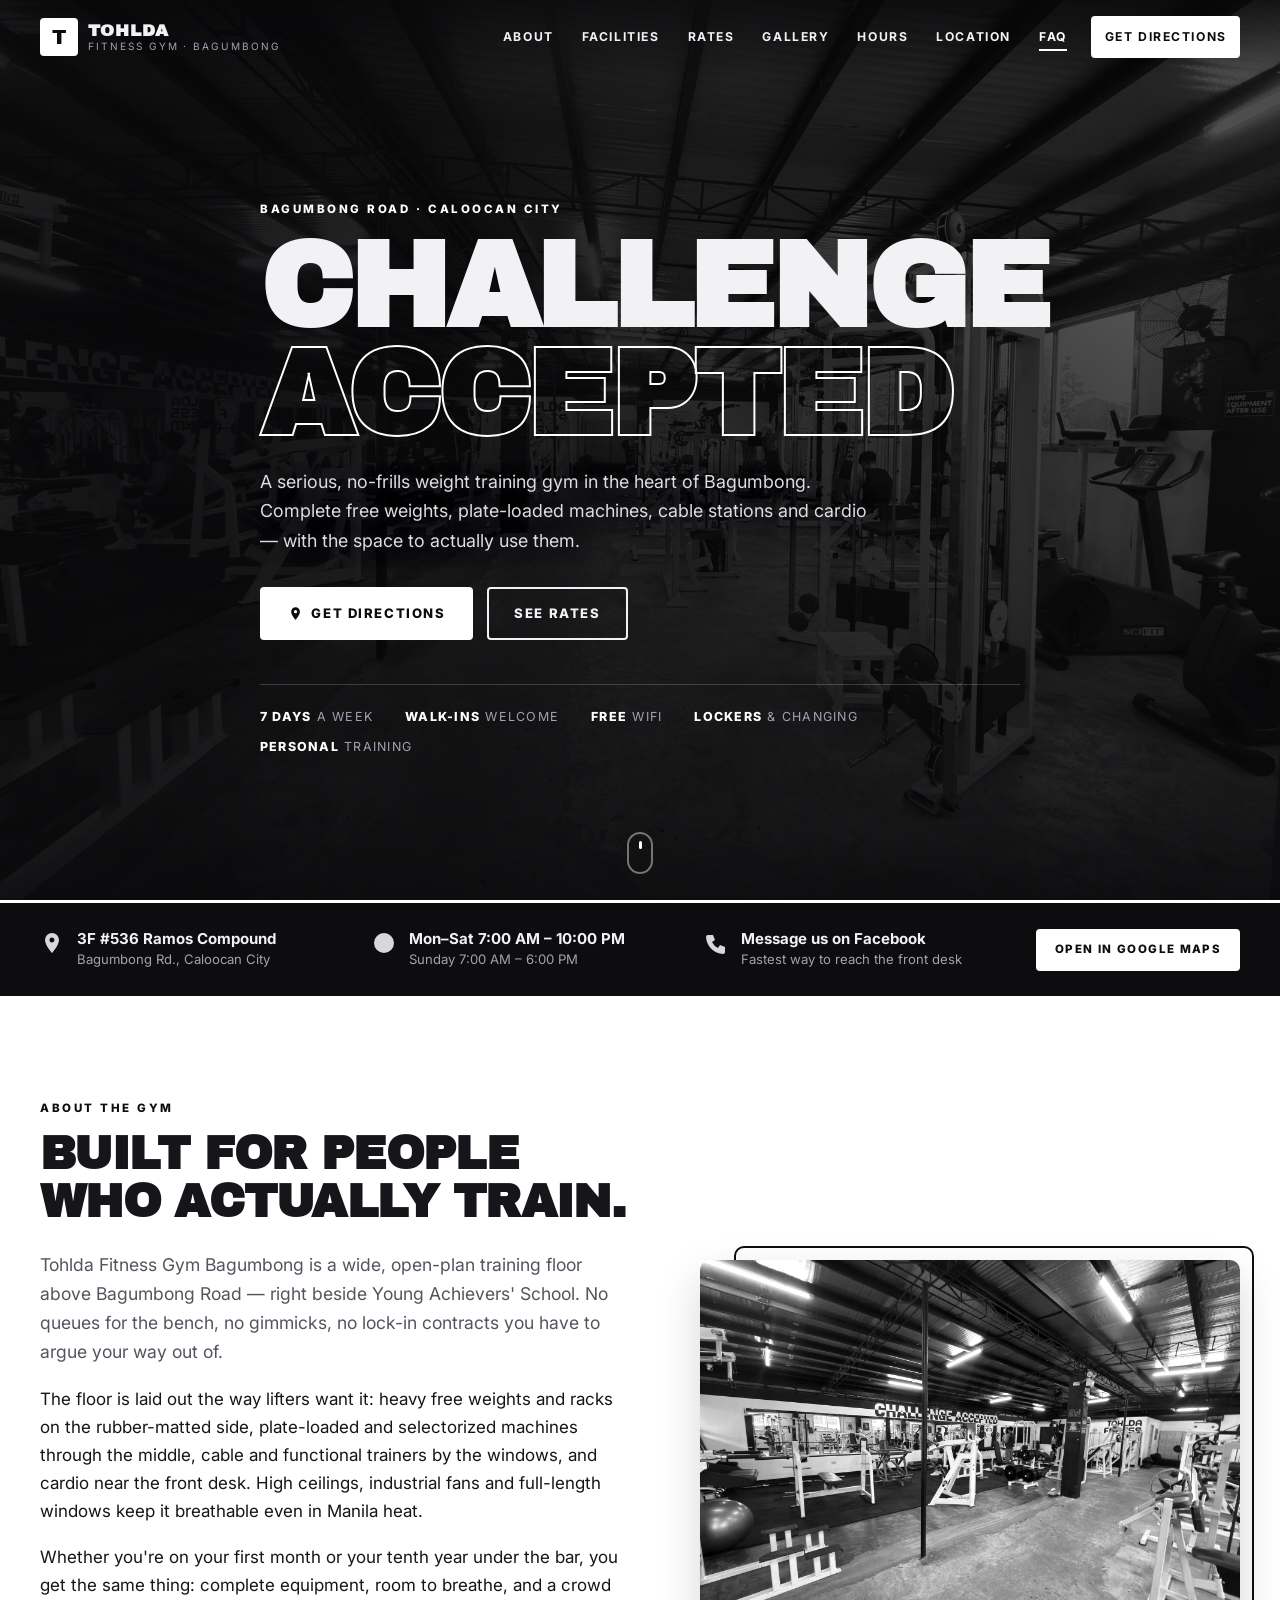
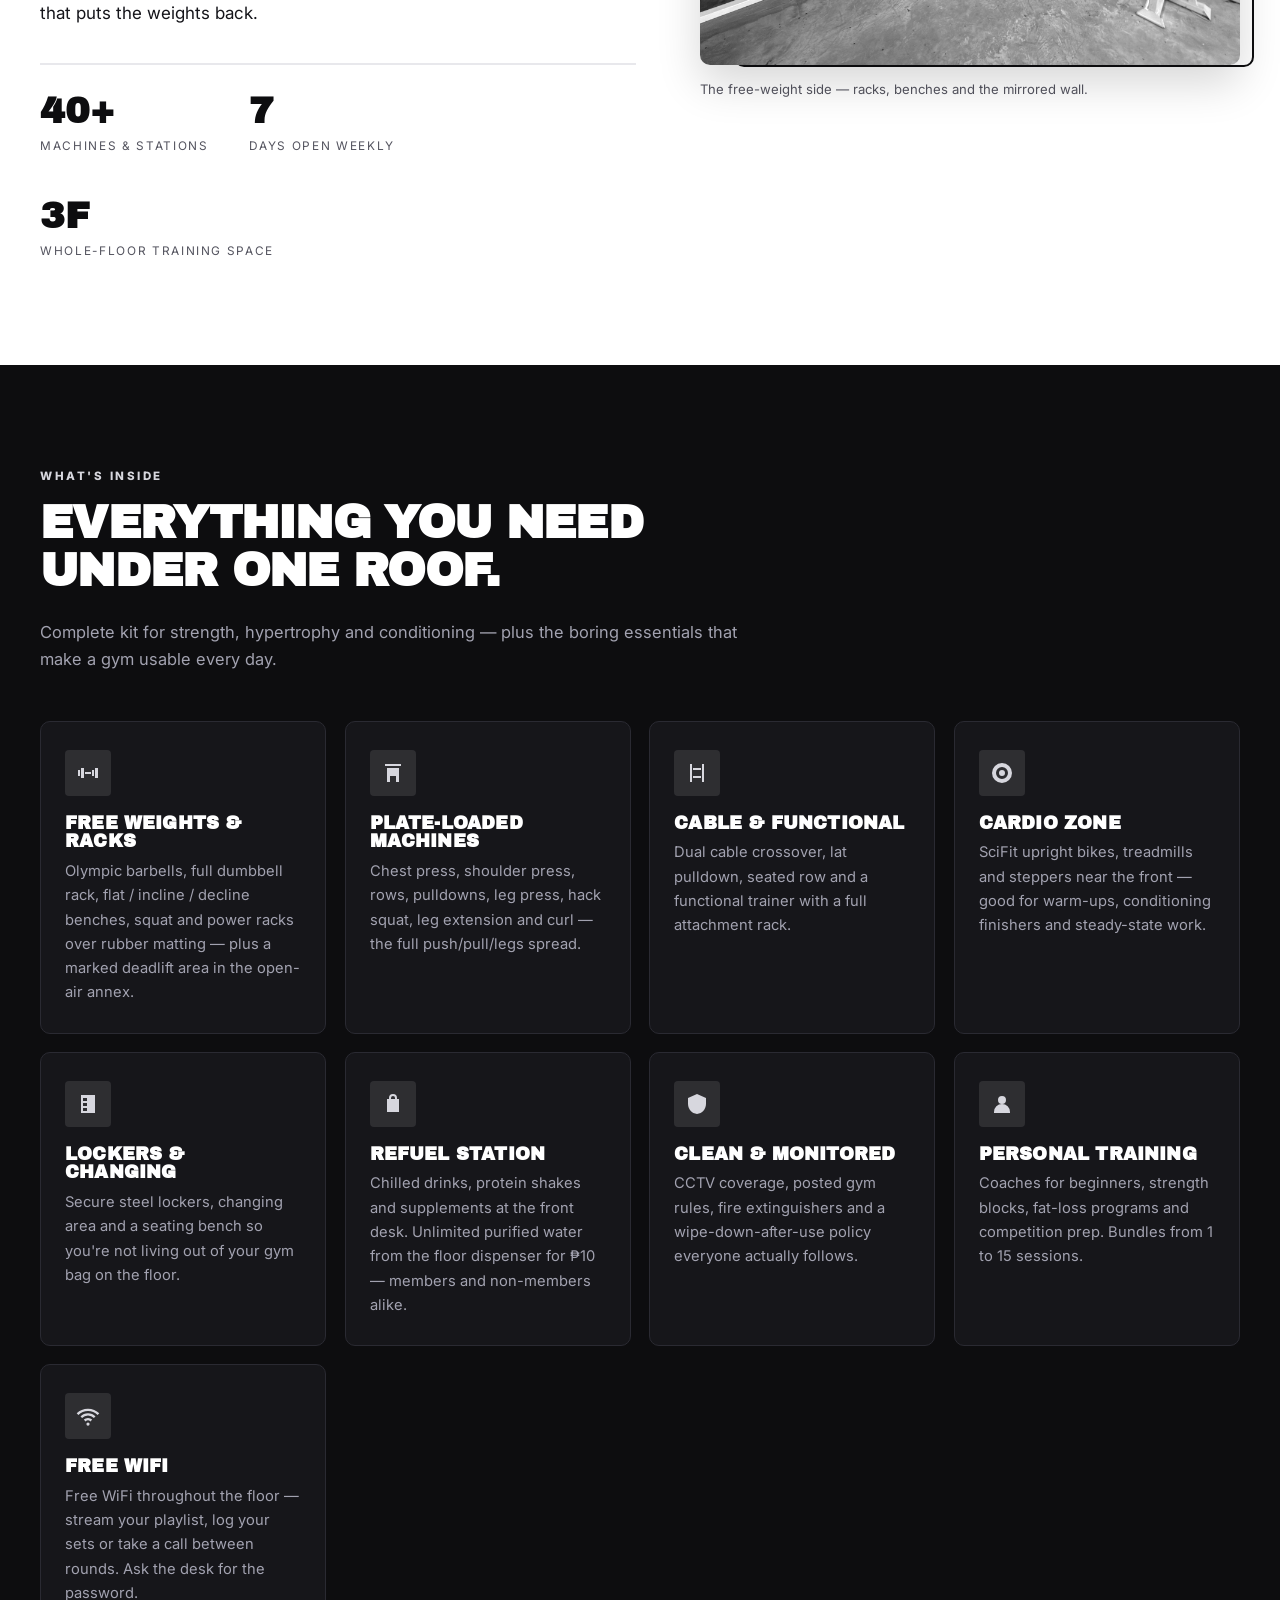
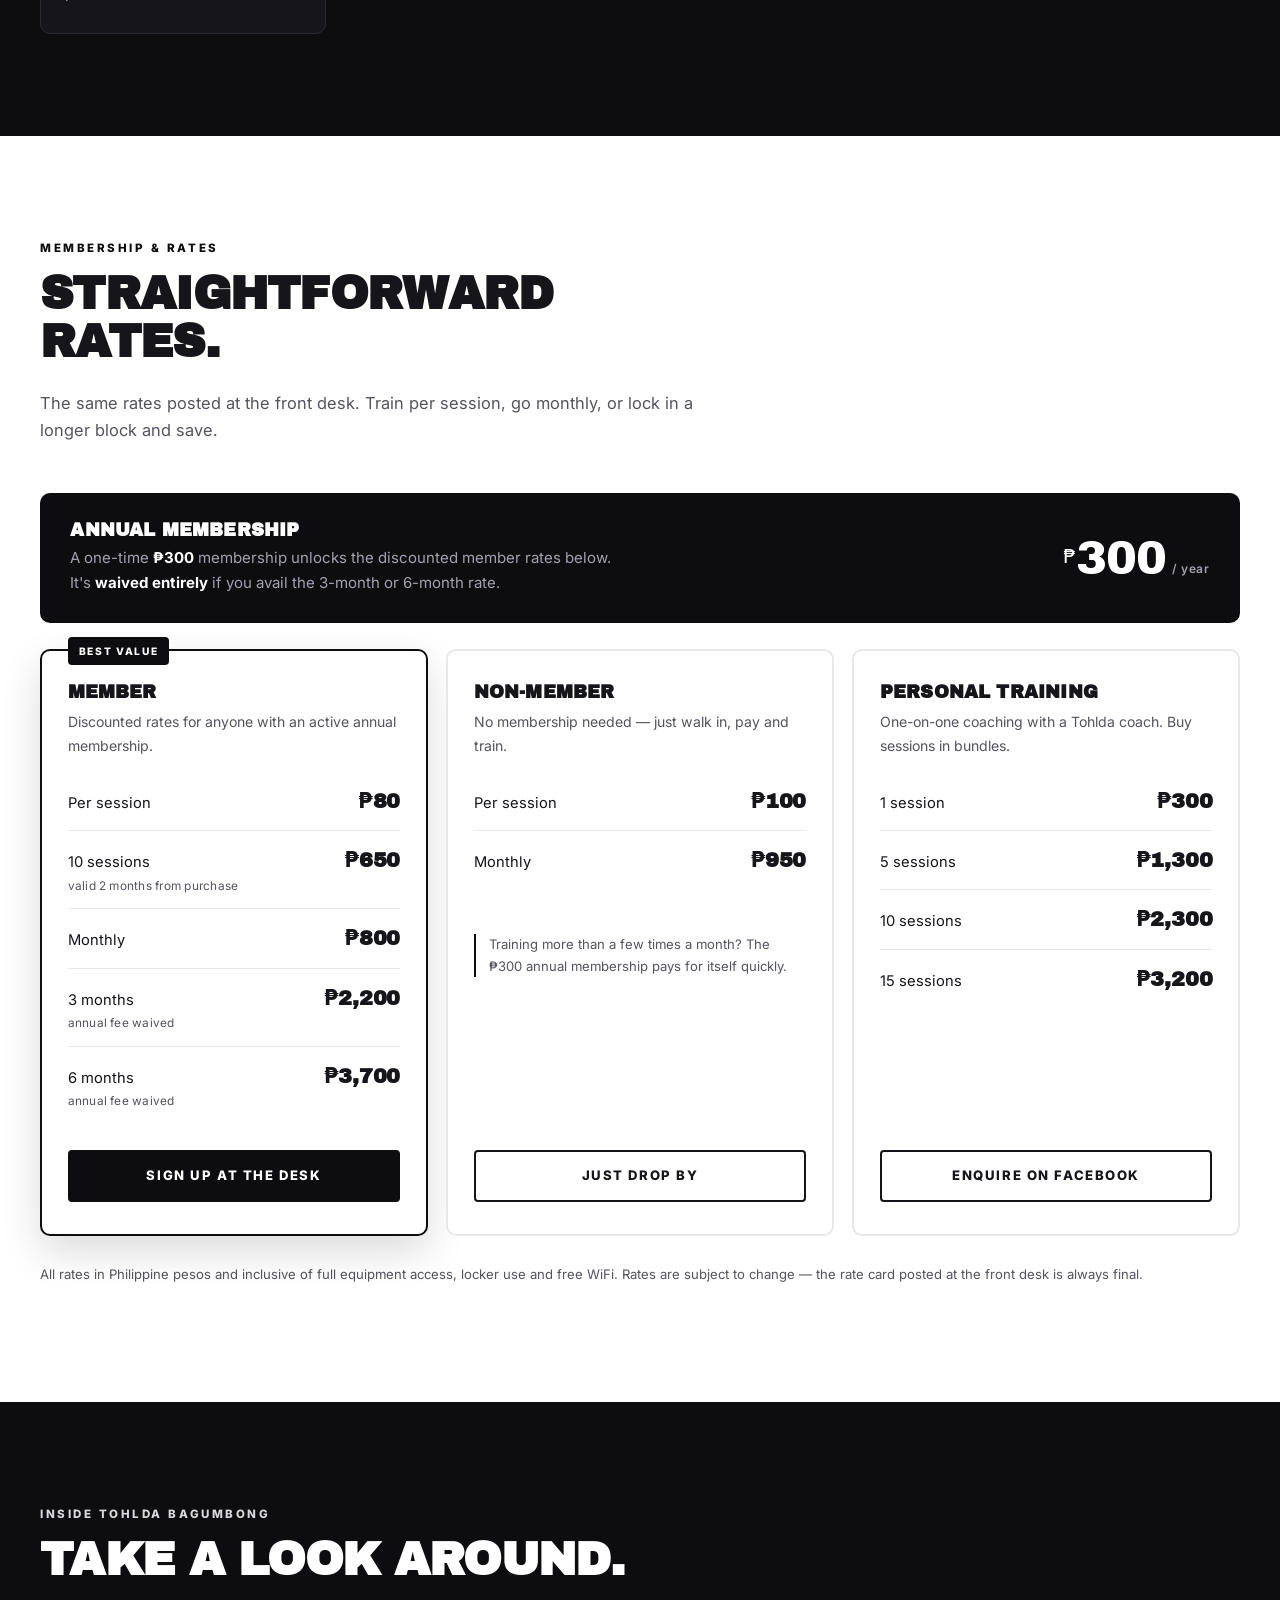
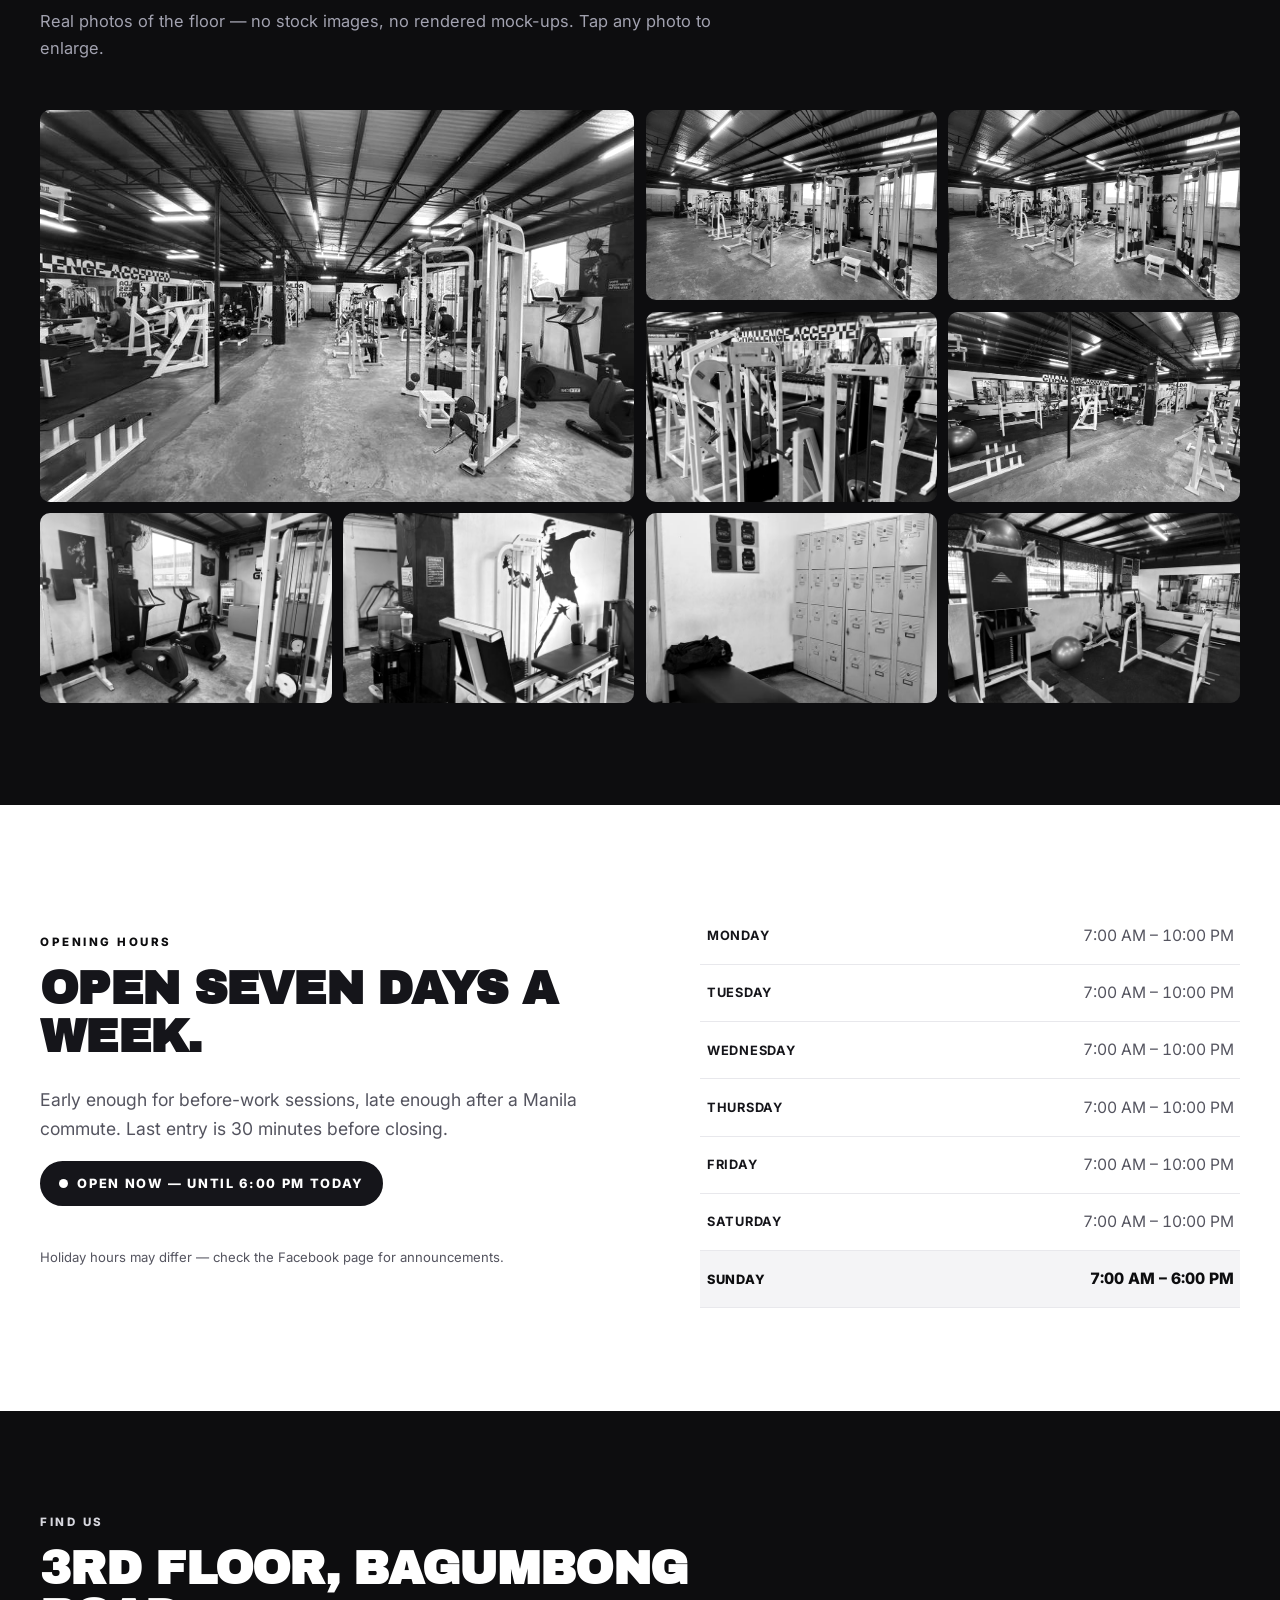
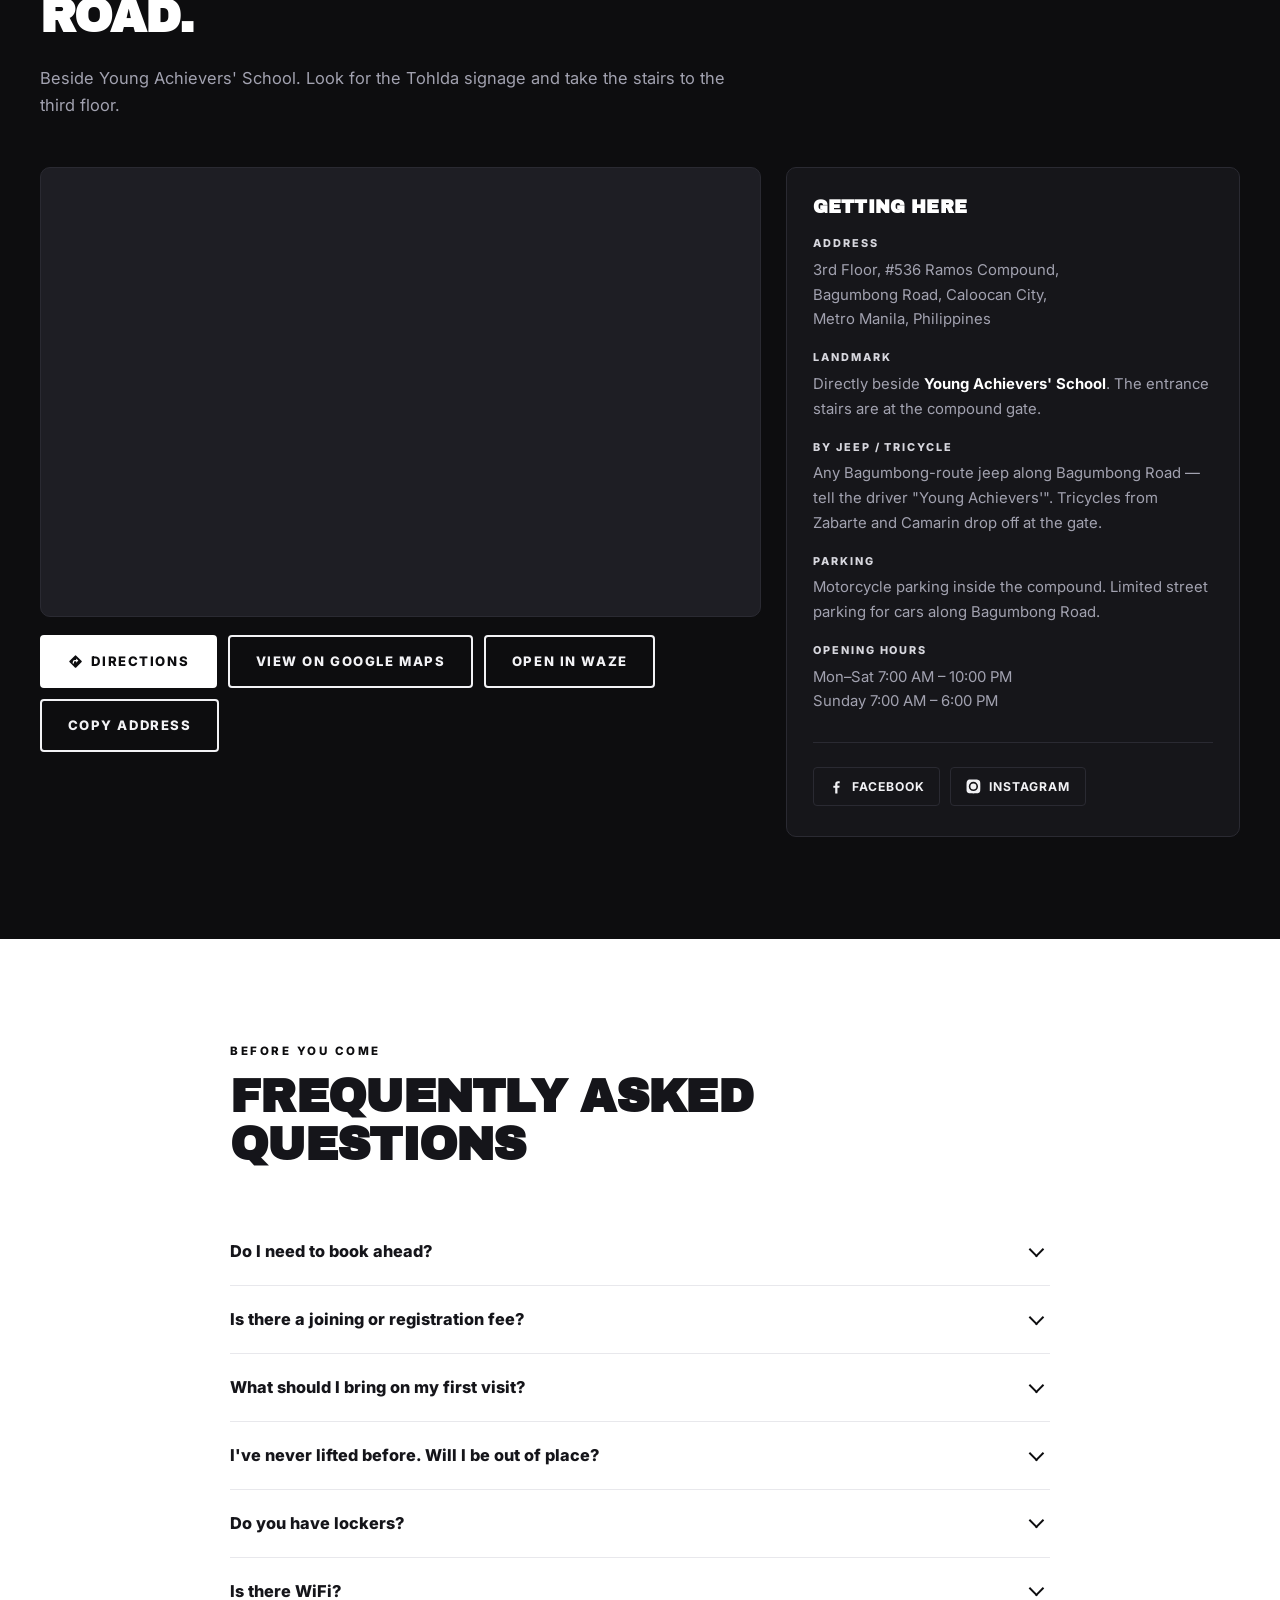
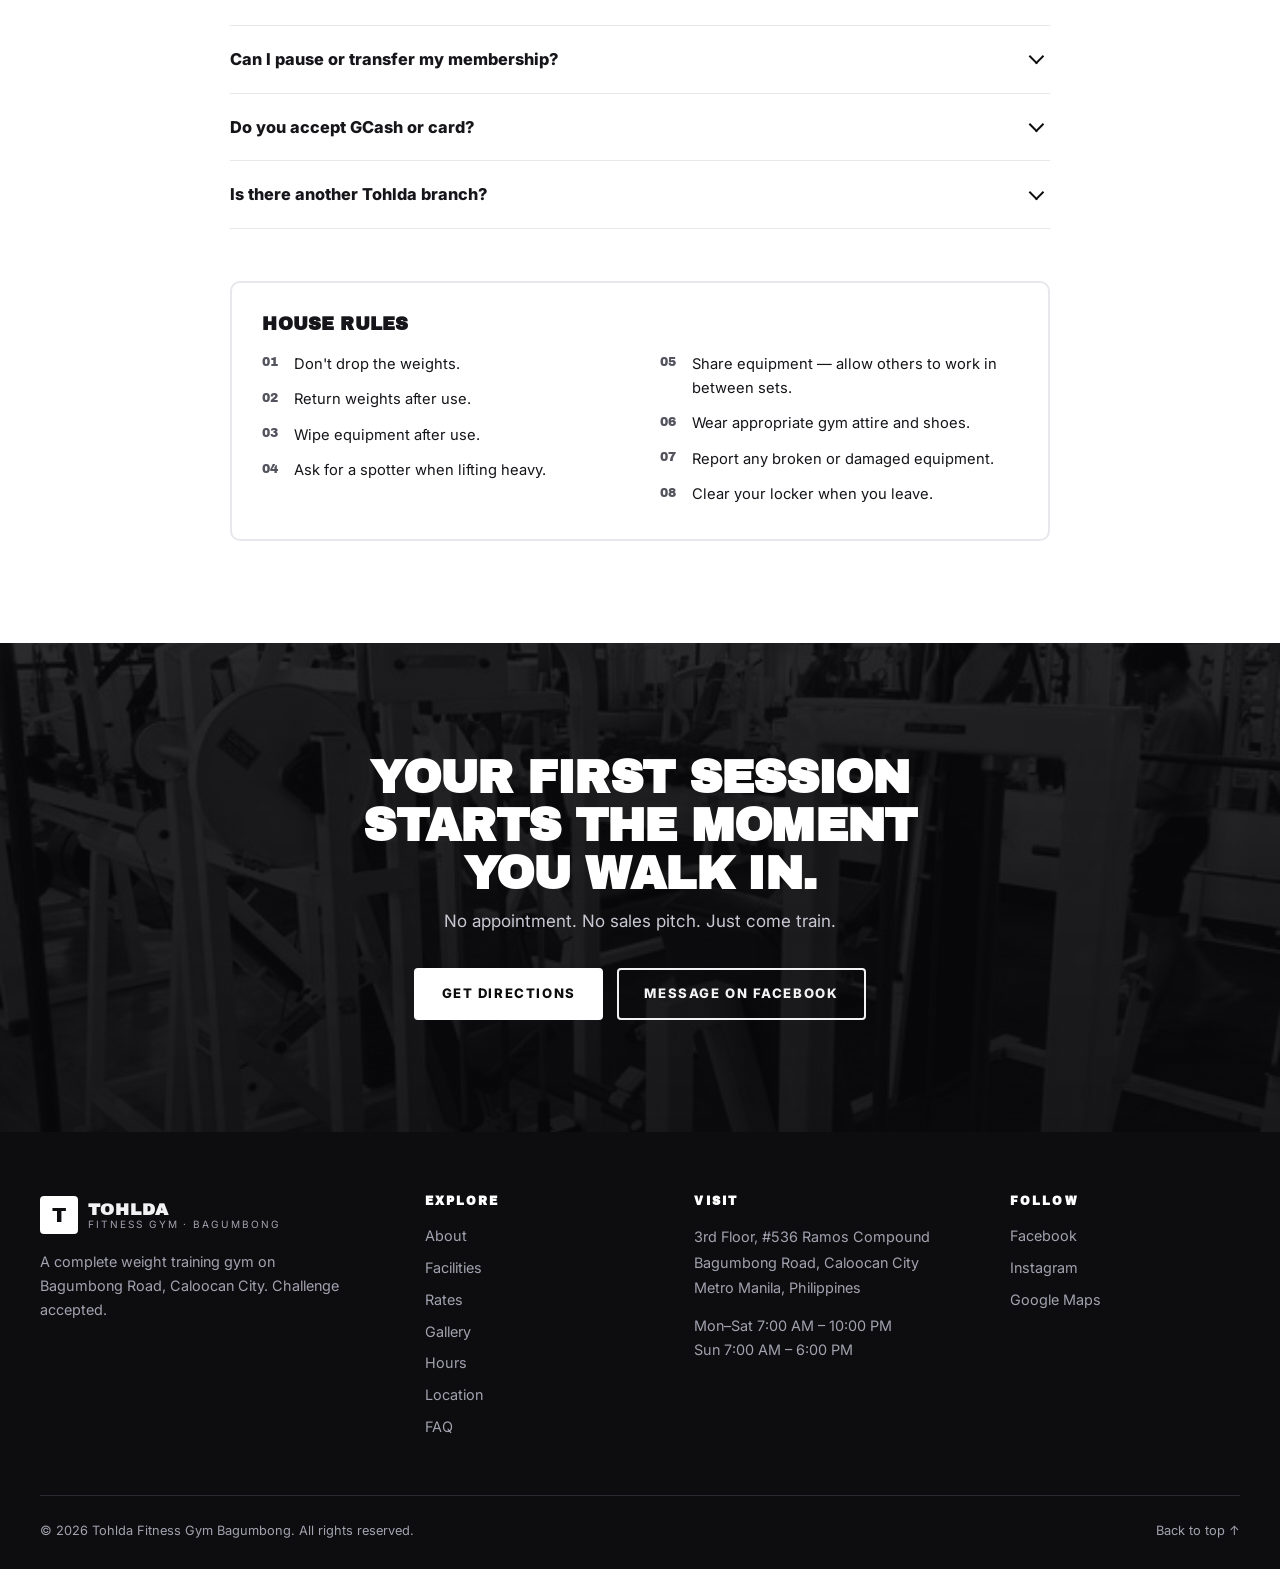
==== commit eb2c0908: "Switch to black-and-white theme, add real rates, WiFi and house rules Colour: - Removed the red acce" ====
--- a/index.html
+++ b/index.html
@@ -86,7 +86,8 @@
     <ul class="hero-badges">
       <li><span>7 days</span> a week</li>
       <li><span>Walk-ins</span> welcome</li>
-      <li><span>Lockers</span> &amp; showers</li>
+      <li><span>Free</span> WiFi</li>
+      <li><span>Lockers</span> &amp; changing</li>
       <li><span>Personal</span> training</li>
     </ul>
   </div>
@@ -180,7 +181,7 @@
           <svg viewBox="0 0 24 24"><path d="M2 9h2v6H2zm3-2h3v10H5zm14 0h3v10h-3zm-3 2h2v6h-2zM9 11h6v2H9z"/></svg>
         </div>
         <h3>Free Weights &amp; Racks</h3>
-        <p>Olympic barbells, full dumbbell rack, flat / incline / decline benches, squat and power racks over rubber matting.</p>
+        <p>Olympic barbells, full dumbbell rack, flat / incline / decline benches, squat and power racks over rubber matting — plus a marked deadlift area in the open-air annex.</p>
       </article>
 
       <article class="card">
@@ -220,7 +221,7 @@
           <svg viewBox="0 0 24 24"><path d="M12 2a4 4 0 0 1 4 4v1h2v13H6V7h2V6a4 4 0 0 1 4-4Zm0 2a2 2 0 0 0-2 2v1h4V6a2 2 0 0 0-2-2Z"/></svg>
         </div>
         <h3>Refuel Station</h3>
-        <p>Chilled drinks, protein shakes and supplements at the front desk, plus a free purified water dispenser on the floor.</p>
+        <p>Chilled drinks, protein shakes and supplements at the front desk. Unlimited purified water from the floor dispenser for ₱10 — members and non-members alike.</p>
       </article>
 
       <article class="card">
@@ -236,80 +237,80 @@
           <svg viewBox="0 0 24 24"><path d="M12 4a4 4 0 1 1 0 8 4 4 0 0 1 0-8Zm-8 16a8 8 0 0 1 16 0v1H4Z"/></svg>
         </div>
         <h3>Personal Training</h3>
-        <p>Certified coaches for beginners, strength blocks, fat-loss programs and competition prep. Ask at the desk for availability.</p>
+        <p>Coaches for beginners, strength blocks, fat-loss programs and competition prep. Bundles from 1 to 15 sessions.</p>
+      </article>
+
+      <article class="card">
+        <div class="card-ico" aria-hidden="true">
+          <svg viewBox="0 0 24 24"><path d="M12 18.5a1.6 1.6 0 1 1 0 3.2 1.6 1.6 0 0 1 0-3.2Zm0-4.6a6 6 0 0 1 4.2 1.7l-1.7 1.8a3.6 3.6 0 0 0-5 0l-1.7-1.8a6 6 0 0 1 4.2-1.7Zm0-4.6a10.6 10.6 0 0 1 7.5 3.1L17.9 14A8 8 0 0 0 6.1 14L4.5 12.4A10.6 10.6 0 0 1 12 9.3Zm0-4.6c4.4 0 8.4 1.8 11.3 4.6l-1.7 1.8A13.9 13.9 0 0 0 12 7.1 13.9 13.9 0 0 0 2.4 11.1L.7 9.3A15.9 15.9 0 0 1 12 4.7Z"/></svg>
+        </div>
+        <h3>Free WiFi</h3>
+        <p>Free WiFi throughout the floor — stream your playlist, log your sets or take a call between rounds. Ask the desk for the password.</p>
       </article>
     </div>
   </div>
 </section>
 
 <!-- ============ RATES ============ -->
-<!--
-  ⚠️ RATES BELOW ARE PLACEHOLDERS AND MUST BE CONFIRMED BEFORE THE SITE GOES LIVE.
-  Edit the four <div class="price-card"> blocks in this section only — nothing else needs to change.
--->
 <section class="section" id="rates">
   <div class="wrap">
     <header class="section-head">
-      <p class="eyebrow">Membership</p>
-      <h2>Simple rates. No lock-in.</h2>
-      <p class="section-sub">Pay for what you use. Walk in for a single session, or save with a monthly pass. No joining fee, no hidden charges.</p>
+      <p class="eyebrow">Membership &amp; rates</p>
+      <h2>Straightforward rates.</h2>
+      <p class="section-sub">The same rates posted at the front desk. Train per session, go monthly, or lock in a longer block and save.</p>
     </header>
 
+    <div class="annual-note">
+      <div>
+        <h3>Annual Membership</h3>
+        <p>A one-time <strong>&#8369;300</strong> membership unlocks the discounted member rates below.
+           It's <strong>waived entirely</strong> if you avail the 3-month or 6-month rate.</p>
+      </div>
+      <p class="annual-price"><span class="cur">&#8369;</span>300<small>/ year</small></p>
+    </div>
+
     <div class="prices">
-      <article class="price-card">
-        <h3>Walk-in</h3>
-        <p class="price"><span class="cur">₱</span>80<small>/ session</small></p>
-        <p class="price-note">Full access for the day. Perfect if you're just passing through Bagumbong.</p>
-        <ul class="ticks">
-          <li>Full equipment access</li>
-          <li>Locker use</li>
-          <li>No membership required</li>
-        </ul>
-        <a class="btn btn-ghost btn-block" href="#location">Just drop by</a>
-      </article>
-
       <article class="price-card featured">
-        <span class="ribbon">Most popular</span>
-        <h3>Monthly</h3>
-        <p class="price"><span class="cur">₱</span>800<small>/ month</small></p>
-        <p class="price-note">Unlimited sessions for 30 days from the date you sign up.</p>
-        <ul class="ticks">
-          <li>Unlimited access, 7 days a week</li>
-          <li>Locker use</li>
-          <li>Free orientation on your first visit</li>
-          <li>No lock-in contract</li>
+        <span class="ribbon">Best value</span>
+        <h3>Member</h3>
+        <p class="price-note">Discounted rates for anyone with an active annual membership.</p>
+        <ul class="rate-list">
+          <li><span>Per session</span><b>&#8369;80</b></li>
+          <li><span>10 sessions <em>valid 2 months from purchase</em></span><b>&#8369;650</b></li>
+          <li><span>Monthly</span><b>&#8369;800</b></li>
+          <li><span>3 months <em>annual fee waived</em></span><b>&#8369;2,200</b></li>
+          <li><span>6 months <em>annual fee waived</em></span><b>&#8369;3,700</b></li>
         </ul>
         <a class="btn btn-accent btn-block" href="#location">Sign up at the desk</a>
       </article>
 
       <article class="price-card">
-        <h3>Quarterly</h3>
-        <p class="price"><span class="cur">₱</span>2,100<small>/ 3 months</small></p>
-        <p class="price-note">Better value if you're committing to a full training block.</p>
-        <ul class="ticks">
-          <li>Everything in Monthly</li>
-          <li>Save vs. paying monthly</li>
-          <li>Transferable with approval</li>
+        <h3>Non-Member</h3>
+        <p class="price-note">No membership needed &mdash; just walk in, pay and train.</p>
+        <ul class="rate-list">
+          <li><span>Per session</span><b>&#8369;100</b></li>
+          <li><span>Monthly</span><b>&#8369;950</b></li>
         </ul>
-        <a class="btn btn-ghost btn-block" href="#location">Ask about quarterly</a>
+        <p class="price-hint">Training more than a few times a month? The &#8369;300 annual membership pays for itself quickly.</p>
+        <a class="btn btn-ghost btn-block" href="#location">Just drop by</a>
       </article>
 
       <article class="price-card">
         <h3>Personal Training</h3>
-        <p class="price"><span class="cur">₱</span>—<small>/ package</small></p>
-        <p class="price-note">One-on-one coaching with a certified trainer. Packages vary by sessions and goal.</p>
-        <ul class="ticks">
-          <li>Program design &amp; form coaching</li>
-          <li>Beginner, strength or fat-loss tracks</li>
-          <li>Flexible session bundles</li>
+        <p class="price-note">One-on-one coaching with a Tohlda coach. Buy sessions in bundles.</p>
+        <ul class="rate-list">
+          <li><span>1 session</span><b>&#8369;300</b></li>
+          <li><span>5 sessions</span><b>&#8369;1,300</b></li>
+          <li><span>10 sessions</span><b>&#8369;2,300</b></li>
+          <li><span>15 sessions</span><b>&#8369;3,200</b></li>
         </ul>
         <a class="btn btn-ghost btn-block" target="_blank" rel="noopener" href="https://www.facebook.com/tohldafitnessgymbagumbong/">Enquire on Facebook</a>
       </article>
     </div>
 
     <p class="fineprint">
-      Students &amp; seniors — ask the front desk about discounted rates. Rates shown are subject to change;
-      the posted rates at the gym are final.
+      All rates in Philippine pesos and inclusive of full equipment access, locker use and free WiFi.
+      Rates are subject to change &mdash; the rate card posted at the front desk is always final.
     </p>
   </div>
 </section>
@@ -408,7 +409,7 @@
             Directions
           </a>
           <a class="btn btn-ghost" target="_blank" rel="noopener"
-             href="https://www.google.com/maps/search/?api=1&amp;query=Tohlda%20Fitness%20Gym%20Bagumbong%2C%20Bagumbong%20Road%2C%20Caloocan%20City">
+             href="https://share.google/UG1dbbuVF3icf0yXv">
             View on Google Maps
           </a>
           <a class="btn btn-ghost" target="_blank" rel="noopener"
@@ -474,15 +475,19 @@
       </details>
       <details>
         <summary>What should I bring on my first visit?</summary>
-        <p>Training clothes, closed rubber shoes, a towel and a water bottle (there's a free purified water dispenser on the floor). A padlock if you want to use a locker.</p>
+        <p>Training clothes, closed rubber shoes, a towel and a water bottle — unlimited purified water from the dispenser is ₱10 at the front desk. Bring a padlock if you want to use a locker.</p>
       </details>
       <details>
         <summary>I've never lifted before. Will I be out of place?</summary>
         <p>Not at all. Ask at the front desk for a free orientation on your first visit — someone will walk you through the layout and show you how the machines work. Personal training is available if you want a full program.</p>
       </details>
       <details>
-        <summary>Do you have showers and lockers?</summary>
-        <p>Yes — a changing area with steel lockers is on the same floor. Bring your own padlock and towel.</p>
+        <summary>Do you have lockers?</summary>
+        <p>Yes — 24 numbered steel lockers with a changing area and seating bench, on the same floor. Bring your own padlock, and clear your locker before you leave.</p>
+      </details>
+      <details>
+        <summary>Is there WiFi?</summary>
+        <p>Yes, free WiFi for everyone training. Ask the front desk for the password.</p>
       </details>
       <details>
         <summary>Can I pause or transfer my membership?</summary>
@@ -496,6 +501,20 @@
         <summary>Is there another Tohlda branch?</summary>
         <p>Yes, there's also a Tohlda Fitness Gym in Novaliches, Quezon City. Membership at one branch doesn't automatically cover the other — check with staff.</p>
       </details>
+    </div>
+
+    <div class="rules">
+      <h3>House rules</h3>
+      <ol>
+        <li>Don't drop the weights.</li>
+        <li>Return weights after use.</li>
+        <li>Wipe equipment after use.</li>
+        <li>Ask for a spotter when lifting heavy.</li>
+        <li>Share equipment — allow others to work in between sets.</li>
+        <li>Wear appropriate gym attire and shoes.</li>
+        <li>Report any broken or damaged equipment.</li>
+        <li>Clear your locker when you leave.</li>
+      </ol>
     </div>
   </div>
 </section>
@@ -555,7 +574,7 @@
       <ul>
         <li><a target="_blank" rel="noopener" href="https://www.facebook.com/tohldafitnessgymbagumbong/">Facebook</a></li>
         <li><a target="_blank" rel="noopener" href="https://www.instagram.com/tohldafitness/">Instagram</a></li>
-        <li><a target="_blank" rel="noopener" href="https://www.google.com/maps/search/?api=1&amp;query=Tohlda%20Fitness%20Gym%20Bagumbong%2C%20Bagumbong%20Road%2C%20Caloocan%20City">Google Maps</a></li>
+        <li><a target="_blank" rel="noopener" href="https://share.google/UG1dbbuVF3icf0yXv">Google Maps</a></li>
       </ul>
     </div>
   </div>
@@ -618,8 +637,11 @@
     { "@type": "LocationFeatureSpecification", "name": "Weight machines", "value": true },
     { "@type": "LocationFeatureSpecification", "name": "Cardio equipment", "value": true },
     { "@type": "LocationFeatureSpecification", "name": "Lockers", "value": true },
-    { "@type": "LocationFeatureSpecification", "name": "Personal training", "value": true }
-  ]
+    { "@type": "LocationFeatureSpecification", "name": "Personal training", "value": true },
+    { "@type": "LocationFeatureSpecification", "name": "Free WiFi", "value": true }
+  ],
+  "currenciesAccepted": "PHP",
+  "priceRange": "₱80–₱3,700"
 }
 </script>
 
--- a/assets/css/style.css
+++ b/assets/css/style.css
@@ -14,8 +14,11 @@
   --text-soft:#54545f;
   --text-inv:#f2f2f5;
   --text-inv-soft:#a2a2b0;
-  --accent:#e3271f;
-  --accent-hi:#ff4136;
+  /* Monochrome only — the gym's own black-and-white identity.
+     --accent flips to white inside dark sections (see the override below),
+     so every accented element stays legible on whichever ground it sits. */
+  --accent:#0d0d0f;
+  --accent-hi:#000000;
   --accent-ink:#ffffff;
 
   --wrap:1200px;
@@ -28,6 +31,13 @@
   --f-body:"Inter",ui-sans-serif,system-ui,-apple-system,"Segoe UI",Roboto,"Helvetica Neue",Arial,sans-serif;
 
   --header-h:74px;
+}
+
+/* Dark grounds invert the accent so it reads as white-on-black. */
+.site-header,.hero,.quickbar,.section-dark,.cta,.site-footer,.lightbox{
+  --accent:#ffffff;
+  --accent-hi:#d7d7de;
+  --accent-ink:#0d0d0f;
 }
 
 *,*::before,*::after{box-sizing:border-box}
@@ -78,7 +88,7 @@
 }
 .skip-link:focus{left:0}
 
-:focus-visible{outline:3px solid var(--accent-hi);outline-offset:3px}
+:focus-visible{outline:3px solid var(--accent);outline-offset:3px;box-shadow:0 0 0 6px rgba(128,128,128,.35)}
 
 .eyebrow{
   font-size:.72rem;font-weight:800;letter-spacing:.22em;text-transform:uppercase;
@@ -105,7 +115,7 @@
 .btn-block{display:flex;width:100%}
 
 .btn-accent{--btn-bg:var(--accent);--btn-fg:var(--accent-ink);--btn-bd:var(--accent)}
-.btn-accent:hover{--btn-bg:var(--accent-hi);--btn-bd:var(--accent-hi);box-shadow:0 12px 26px rgba(227,39,31,.34)}
+.btn-accent:hover{--btn-bg:var(--accent-hi);--btn-bd:var(--accent-hi);box-shadow:0 12px 26px rgba(0,0,0,.30)}
 
 .btn-ghost{--btn-bg:transparent;--btn-fg:var(--text);--btn-bd:currentColor}
 .btn-ghost:hover{--btn-bg:var(--text);--btn-fg:var(--paper)}
@@ -130,7 +140,7 @@
 .brand{display:inline-flex;align-items:center;gap:.65rem;text-decoration:none;color:var(--text-inv)}
 .brand-mark{
   display:grid;place-items:center;width:38px;height:38px;flex:0 0 auto;
-  background:var(--accent);color:#fff;font-family:var(--f-display);font-size:1.25rem;
+  background:var(--accent);color:var(--accent-ink);font-family:var(--f-display);font-size:1.25rem;
   border-radius:var(--r);line-height:1;
 }
 .brand-text{display:flex;flex-direction:column;line-height:1.1}
@@ -139,18 +149,19 @@
 
 .nav{display:flex;align-items:center;gap:.35rem}
 .nav a{
-  text-decoration:none;color:var(--text-inv);
+  text-decoration:none;
   font-size:.76rem;font-weight:700;letter-spacing:.13em;text-transform:uppercase;
   padding:.55rem .7rem;border-radius:var(--r);position:relative;
   transition:color .15s ease,background-color .15s ease;
 }
+.nav a:not(.btn){color:var(--text-inv)}
 .nav a:not(.btn):hover{color:var(--accent-hi)}
 .nav a:not(.btn)::after{
   content:"";position:absolute;left:.7rem;right:.7rem;bottom:.28rem;height:2px;
   background:var(--accent);transform:scaleX(0);transform-origin:left;transition:transform .2s ease;
 }
 .nav a:not(.btn):hover::after,.nav a:not(.btn).active::after{transform:scaleX(1)}
-.nav a.active{color:#fff}
+.nav a:not(.btn).active{color:#fff}
 .nav-cta{margin-left:.5rem}
 
 .nav-toggle{
@@ -168,7 +179,7 @@
   padding:calc(var(--header-h) + 4rem) 0 5rem;color:var(--text-inv);isolation:isolate;
 }
 .hero-media{position:absolute;inset:0;z-index:-2;overflow:hidden}
-.hero-media img{width:100%;height:100%;object-fit:cover;filter:grayscale(.35) contrast(1.05) brightness(.72)}
+.hero-media img{width:100%;height:100%;object-fit:cover;filter:grayscale(1) contrast(1.08) brightness(.68)}
 .hero-overlay{
   position:absolute;inset:0;z-index:-1;
   background:
@@ -180,10 +191,10 @@
   font-size:clamp(3rem,10.5vw,7.5rem);line-height:.9;margin:0 0 1.1rem;letter-spacing:-.03em;
 }
 .hero-title .outline{
-  color:transparent;-webkit-text-stroke:2px var(--accent-hi);
+  color:transparent;-webkit-text-stroke:2px var(--accent);
   paint-order:stroke fill;
 }
-@supports not (-webkit-text-stroke:1px red){ .hero-title .outline{color:var(--accent-hi)} }
+@supports not (-webkit-text-stroke:1px red){ .hero-title .outline{color:var(--accent)} }
 
 .hero-sub{
   font-size:clamp(1rem,1.4vw,1.2rem);max-width:56ch;color:#dcdce4;margin-bottom:2rem;
@@ -237,7 +248,7 @@
 .stat span{font-size:.74rem;letter-spacing:.14em;text-transform:uppercase;color:var(--text-soft)}
 
 .framed{margin:0;position:relative}
-.framed img{border-radius:var(--r-lg);box-shadow:var(--shadow);width:100%}
+.framed img{border-radius:var(--r-lg);box-shadow:var(--shadow);width:100%;filter:grayscale(1) contrast(1.05)}
 .framed::before{
   content:"";position:absolute;inset:-14px -14px 34px 34px;border:2px solid var(--accent);
   border-radius:var(--r-lg);z-index:-1;
@@ -253,7 +264,7 @@
 .card:hover{transform:translateY(-5px);border-color:var(--accent);background:var(--ink-3)}
 .card-ico{
   width:46px;height:46px;display:grid;place-items:center;border-radius:var(--r);
-  background:rgba(227,39,31,.14);margin-bottom:1.1rem;
+  background:rgba(255,255,255,.10);margin-bottom:1.1rem;
 }
 .card-ico svg{width:24px;height:24px;fill:var(--accent-hi)}
 .card h3{margin-bottom:.5rem}
@@ -267,7 +278,7 @@
   transition:transform .2s ease,border-color .2s ease,box-shadow .2s ease;
 }
 .price-card:hover{transform:translateY(-5px);border-color:var(--text);box-shadow:var(--shadow-sm)}
-.price-card.featured{border-color:var(--accent);box-shadow:0 16px 40px rgba(227,39,31,.16)}
+.price-card.featured{border-color:var(--accent);box-shadow:0 16px 40px rgba(0,0,0,.14)}
 .ribbon{
   position:absolute;top:-.85rem;left:1.6rem;background:var(--accent);color:#fff;
   font-size:.64rem;font-weight:800;letter-spacing:.16em;text-transform:uppercase;
@@ -284,6 +295,67 @@
   border-left:2px solid var(--accent);border-bottom:2px solid var(--accent);transform:rotate(-45deg);
 }
 
+/* ---------- Annual membership note ---------- */
+.annual-note{
+  display:flex;flex-wrap:wrap;align-items:center;justify-content:space-between;gap:1.5rem;
+  background:var(--ink);color:var(--text-inv);
+  border-radius:var(--r-lg);padding:1.75rem 1.9rem;margin-bottom:1.6rem;
+}
+.annual-note h3{color:#fff;margin-bottom:.4rem}
+.annual-note>div p{margin:0;color:var(--text-inv-soft);font-size:.94rem;max-width:62ch}
+.annual-note strong{color:#fff}
+.annual-note .annual-price{
+  font-family:var(--f-display);font-size:2.9rem;line-height:1;letter-spacing:-.02em;
+  color:#fff;white-space:nowrap;margin:0;
+}
+.annual-price .cur{font-size:1.25rem;vertical-align:.5em;margin-right:.06em}
+.annual-price small{
+  font-family:var(--f-body);font-size:.75rem;font-weight:600;letter-spacing:.05em;
+  color:var(--text-inv-soft);margin-left:.35rem;
+}
+
+/* ---------- Rate lists ---------- */
+.rate-list{list-style:none;padding:0;margin:0 0 1.6rem}
+.rate-list li{
+  display:flex;align-items:baseline;justify-content:space-between;gap:1rem;
+  padding:.75rem 0;border-bottom:1px solid var(--paper-3);
+}
+.rate-list li:last-child{border-bottom:0}
+.rate-list span{font-size:.92rem}
+.rate-list em{
+  display:block;font-style:normal;font-size:.74rem;color:var(--text-soft);
+  letter-spacing:.02em;margin-top:.15rem;
+}
+.rate-list b{
+  font-family:var(--f-display);font-size:1.3rem;letter-spacing:-.01em;white-space:nowrap;
+}
+.price-card .btn-block{margin-top:auto}
+.price-hint{
+  font-size:.82rem;color:var(--text-soft);
+  border-left:2px solid var(--accent);padding-left:.85rem;margin:1.2rem 0 1.6rem;
+}
+
+/* ---------- House rules ---------- */
+.rules{
+  margin-top:3.25rem;padding:2rem 1.9rem;
+  border:2px solid var(--paper-3);border-radius:var(--r-lg);
+}
+.rules h3{margin-bottom:1.1rem}
+.rules ol{
+  margin:0;padding:0;list-style:none;counter-reset:rule;
+  columns:2;column-gap:2.5rem;
+}
+.rules li{
+  counter-increment:rule;position:relative;padding-left:2rem;margin-bottom:.7rem;
+  font-size:.92rem;break-inside:avoid;
+}
+.rules li::before{
+  content:counter(rule,decimal-leading-zero);
+  position:absolute;left:0;top:.05em;
+  font-family:var(--f-display);font-size:.78rem;color:var(--text-soft);
+}
+@media (max-width:640px){ .rules ol{columns:1} }
+
 /* ---------- Gallery ---------- */
 .gallery{
   display:grid;grid-template-columns:repeat(4,1fr);
@@ -293,12 +365,12 @@
   padding:0;border:0;background:var(--ink-3);cursor:zoom-in;overflow:hidden;
   border-radius:var(--r-lg);position:relative;
 }
-.g-item img{width:100%;height:100%;object-fit:cover;transition:transform .45s ease,filter .35s ease;filter:grayscale(.28)}
+.g-item img{width:100%;height:100%;object-fit:cover;transition:transform .45s ease,filter .35s ease;filter:grayscale(1) contrast(1.05)}
 .g-item::after{
   content:"";position:absolute;inset:0;border:2px solid transparent;border-radius:var(--r-lg);
   transition:border-color .25s ease;pointer-events:none;
 }
-.g-item:hover img,.g-item:focus-visible img{transform:scale(1.07);filter:grayscale(0)}
+.g-item:hover img,.g-item:focus-visible img{transform:scale(1.07);filter:grayscale(1) contrast(1.15) brightness(1.06)}
 .g-item:hover::after{border-color:var(--accent)}
 /* Hero tile is 2x2; the remaining eight 1x1 tiles fill the grid exactly
    at 4, 3 and 2 columns — no holes at any breakpoint. */
@@ -310,7 +382,7 @@
 .hours-table th{font-weight:700;letter-spacing:.06em;text-transform:uppercase;font-size:.8rem}
 .hours-table td{text-align:right;font-variant-numeric:tabular-nums;color:var(--text-soft)}
 .hours-table tr.today th,.hours-table tr.today td{color:var(--accent);font-weight:800}
-.hours-table tr.today{background:rgba(227,39,31,.05)}
+.hours-table tr.today{background:var(--paper-2)}
 
 .open-badge{
   display:inline-flex;align-items:center;gap:.55rem;
@@ -319,8 +391,8 @@
 }
 .open-badge:empty{display:none}
 .open-badge::before{content:"";width:.6rem;height:.6rem;border-radius:50%;background:currentColor}
-.open-badge.is-open{color:#128c46}
-.open-badge.is-closed{color:var(--accent)}
+.open-badge.is-open{color:var(--text);background:var(--text);color:var(--paper);border-color:var(--text)}
+.open-badge.is-closed{color:var(--text-soft);background:transparent}
 
 /* ---------- Location ---------- */
 .location-grid{display:grid;grid-template-columns:1.35fr .85fr;gap:1.6rem;align-items:start}
@@ -328,7 +400,7 @@
   position:relative;aspect-ratio:16/10;border-radius:var(--r-lg);overflow:hidden;
   border:1px solid var(--line);background:var(--ink-3);
 }
-.map-embed iframe{position:absolute;inset:0;width:100%;height:100%;filter:grayscale(.25) contrast(1.05)}
+.map-embed iframe{position:absolute;inset:0;width:100%;height:100%;filter:grayscale(1) contrast(1.05)}
 .map-actions{display:flex;flex-wrap:wrap;gap:.7rem;margin-top:1.1rem}
 
 .visit-panel{background:var(--ink-2);border:1px solid var(--line);border-radius:var(--r-lg);padding:1.85rem 1.6rem}
@@ -369,15 +441,19 @@
 
 /* ---------- CTA ---------- */
 .cta{
-  background:var(--accent);color:#fff;padding:clamp(3.5rem,7vw,5.5rem) 0;
-  background-image:linear-gradient(135deg,var(--accent) 0%,#a81611 100%);
-}
-.cta-inner{text-align:center}
+  position:relative;isolation:isolate;color:#fff;padding:clamp(4.5rem,9vw,7rem) 0;
+  background:var(--ink) url("../img/plate-loaded-sm.jpg") center/cover no-repeat;
+}
+.cta::before{
+  content:"";position:absolute;inset:0;z-index:-1;
+  background:linear-gradient(180deg,rgba(8,8,10,.86),rgba(8,8,10,.92));
+  backdrop-filter:grayscale(1);-webkit-backdrop-filter:grayscale(1);
+}
+.cta-inner{text-align:center;position:relative}
 .cta h2{margin-bottom:.55rem;max-width:20ch;margin-inline:auto}
 .cta p{color:rgba(255,255,255,.86);margin-bottom:2rem}
 .cta-actions{display:flex;flex-wrap:wrap;gap:.85rem;justify-content:center}
-.cta .btn-accent{--btn-bg:#fff;--btn-fg:var(--accent);--btn-bd:#fff}
-.cta .btn-accent:hover{--btn-bg:var(--ink);--btn-fg:#fff;--btn-bd:var(--ink);box-shadow:none}
+.cta p{color:#c9c9d4}
 
 /* ---------- Footer ---------- */
 .site-footer{background:var(--ink);color:var(--text-inv-soft);padding:4rem 0 1.75rem;font-size:.9rem}
@@ -405,7 +481,7 @@
 .lightbox[hidden]{display:none}
 @keyframes fadein{from{opacity:0}to{opacity:1}}
 .lb-figure{margin:0;max-width:min(1100px,100%);text-align:center}
-.lb-figure img{max-height:78vh;width:auto;margin-inline:auto;border-radius:var(--r-lg);box-shadow:var(--shadow)}
+.lb-figure img{max-height:78vh;filter:grayscale(1) contrast(1.05);width:auto;margin-inline:auto;border-radius:var(--r-lg);box-shadow:var(--shadow)}
 .lb-figure figcaption{color:#c9c9d4;margin-top:1rem;font-size:.88rem}
 .lb-close,.lb-nav{
   position:absolute;background:rgba(255,255,255,.1);border:1px solid rgba(255,255,255,.2);
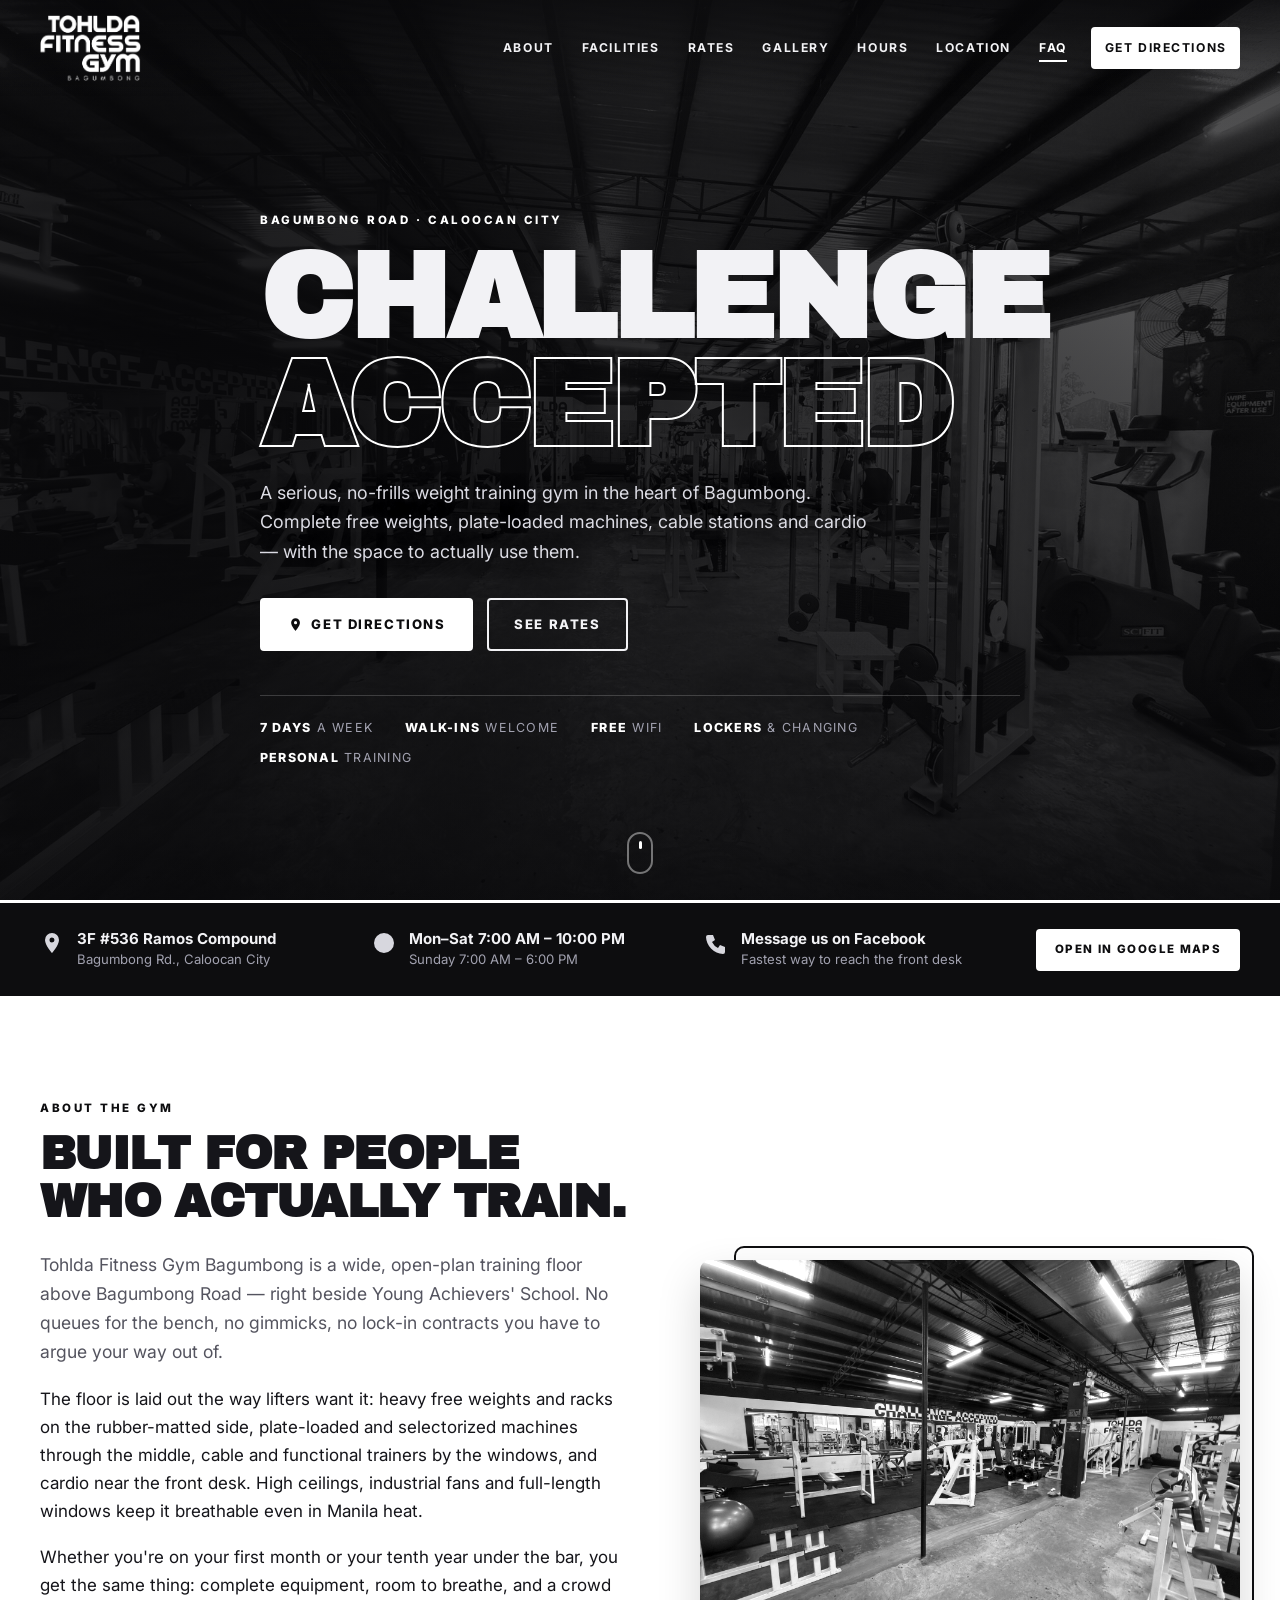
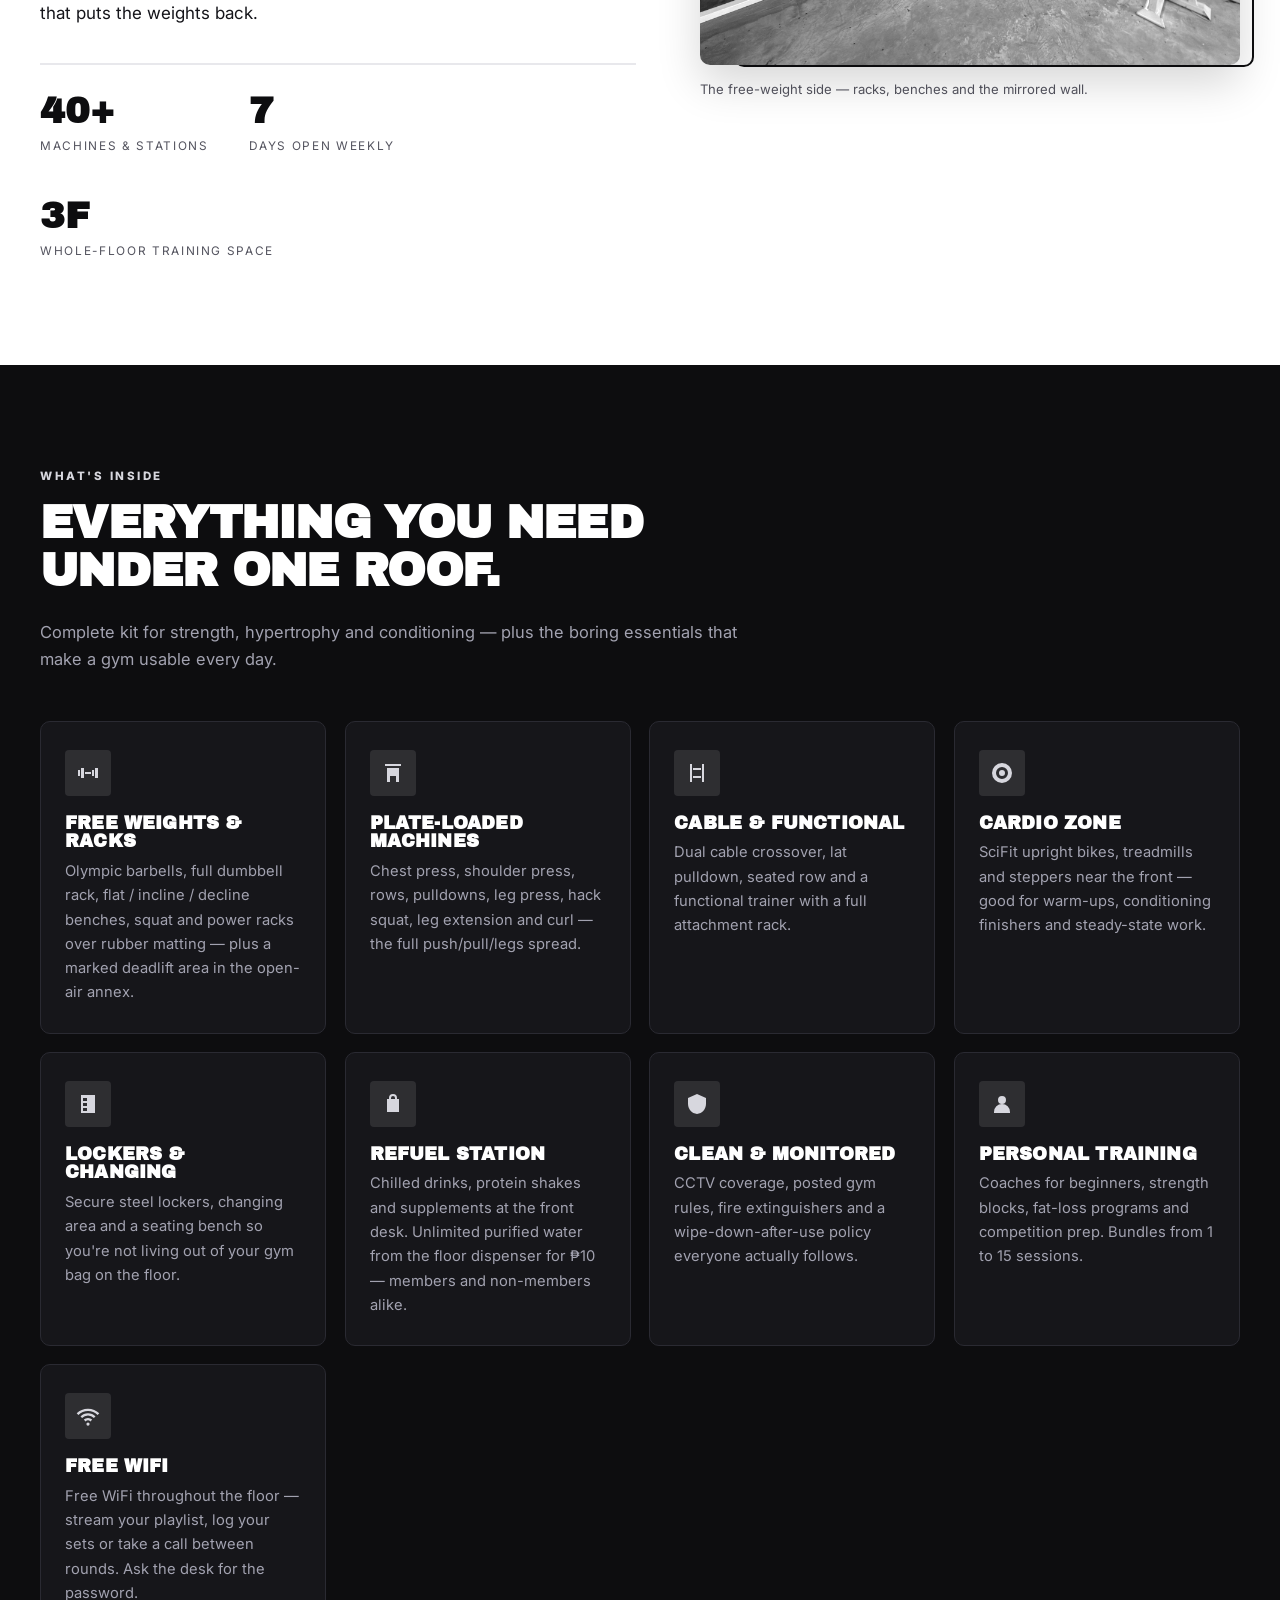
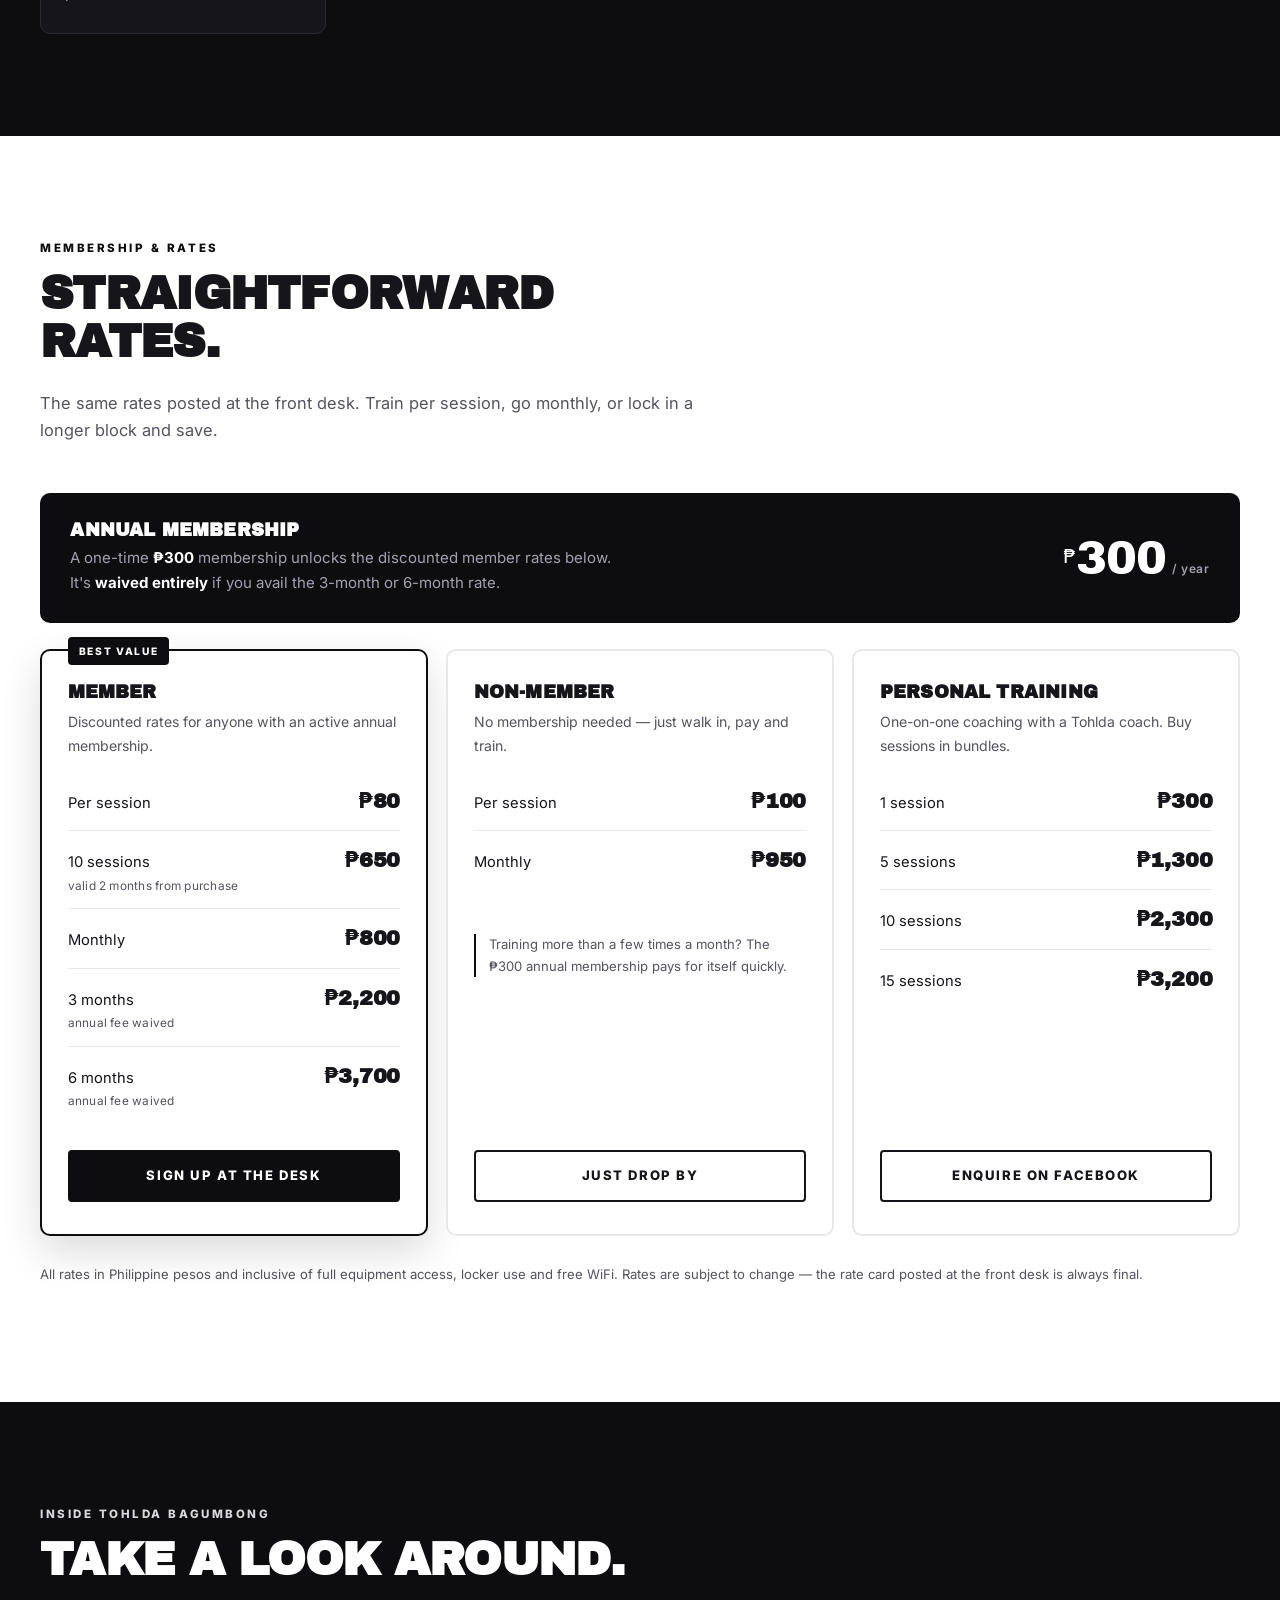
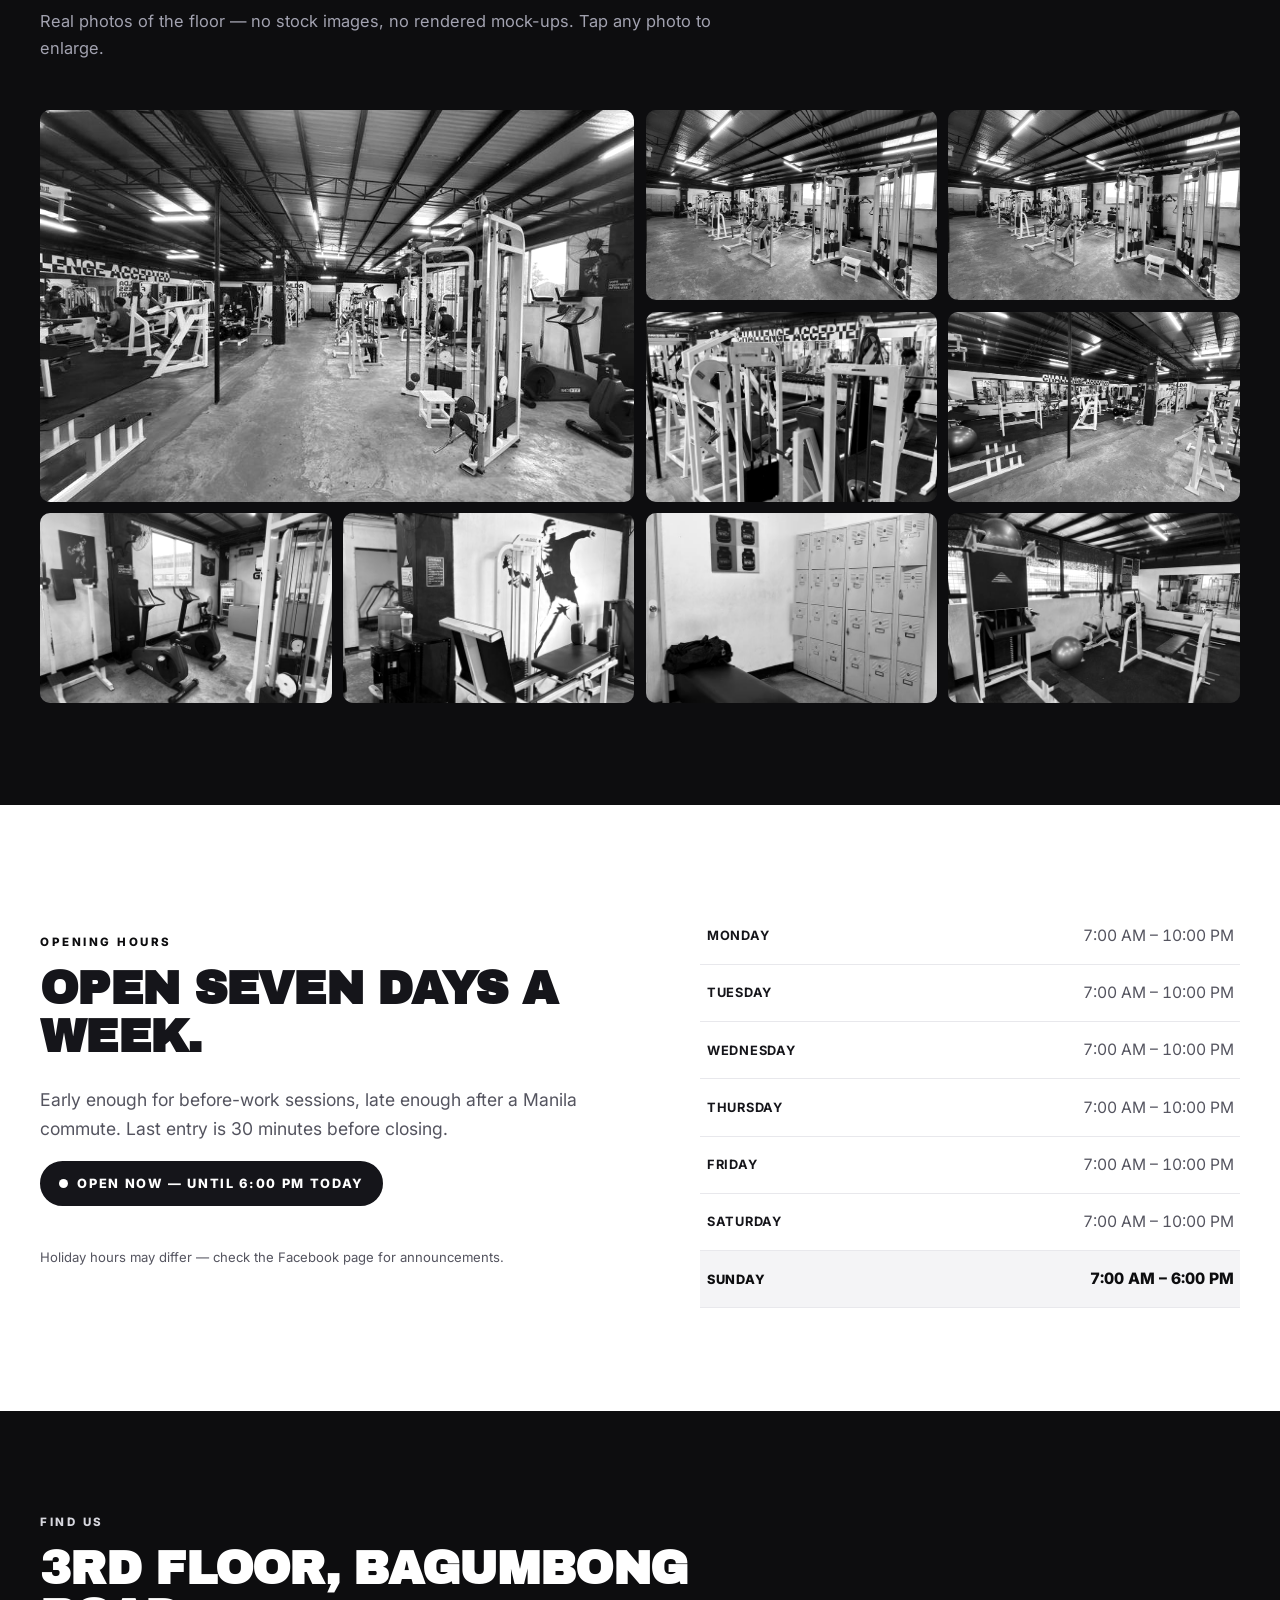
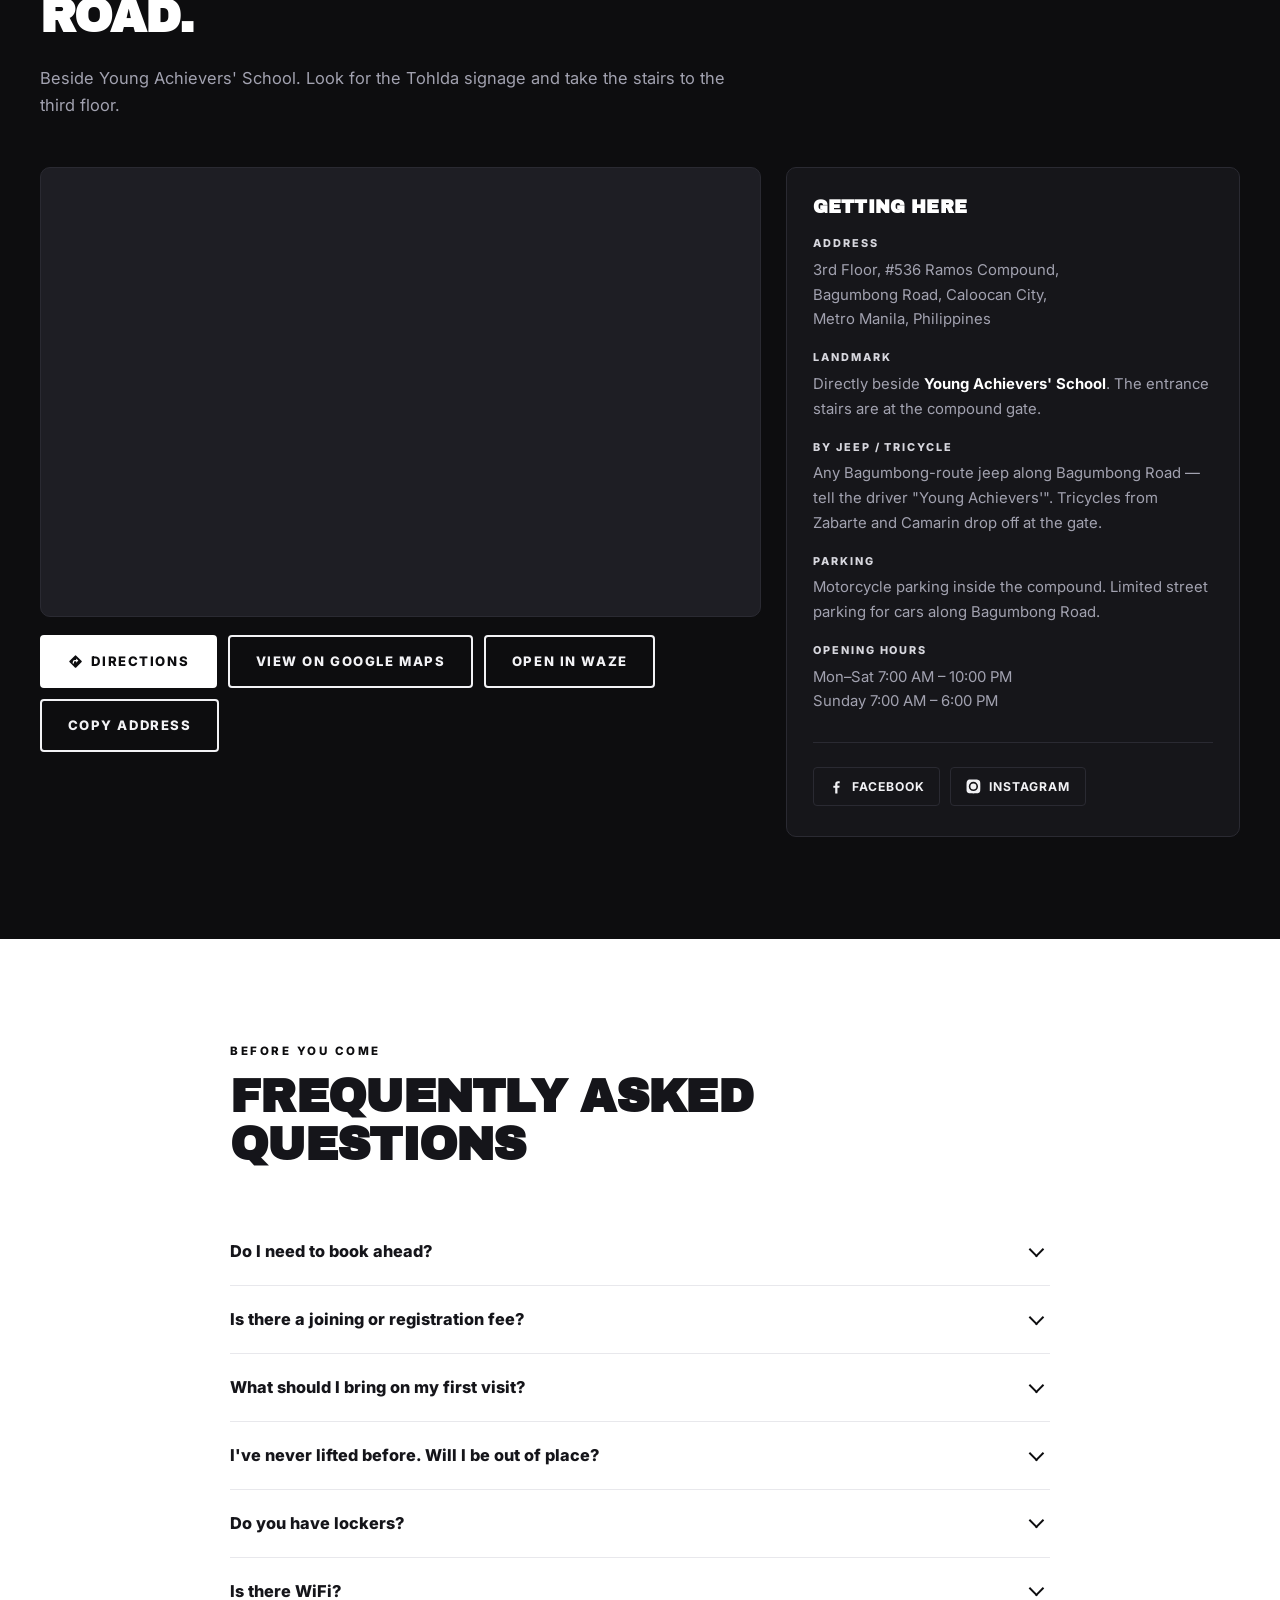
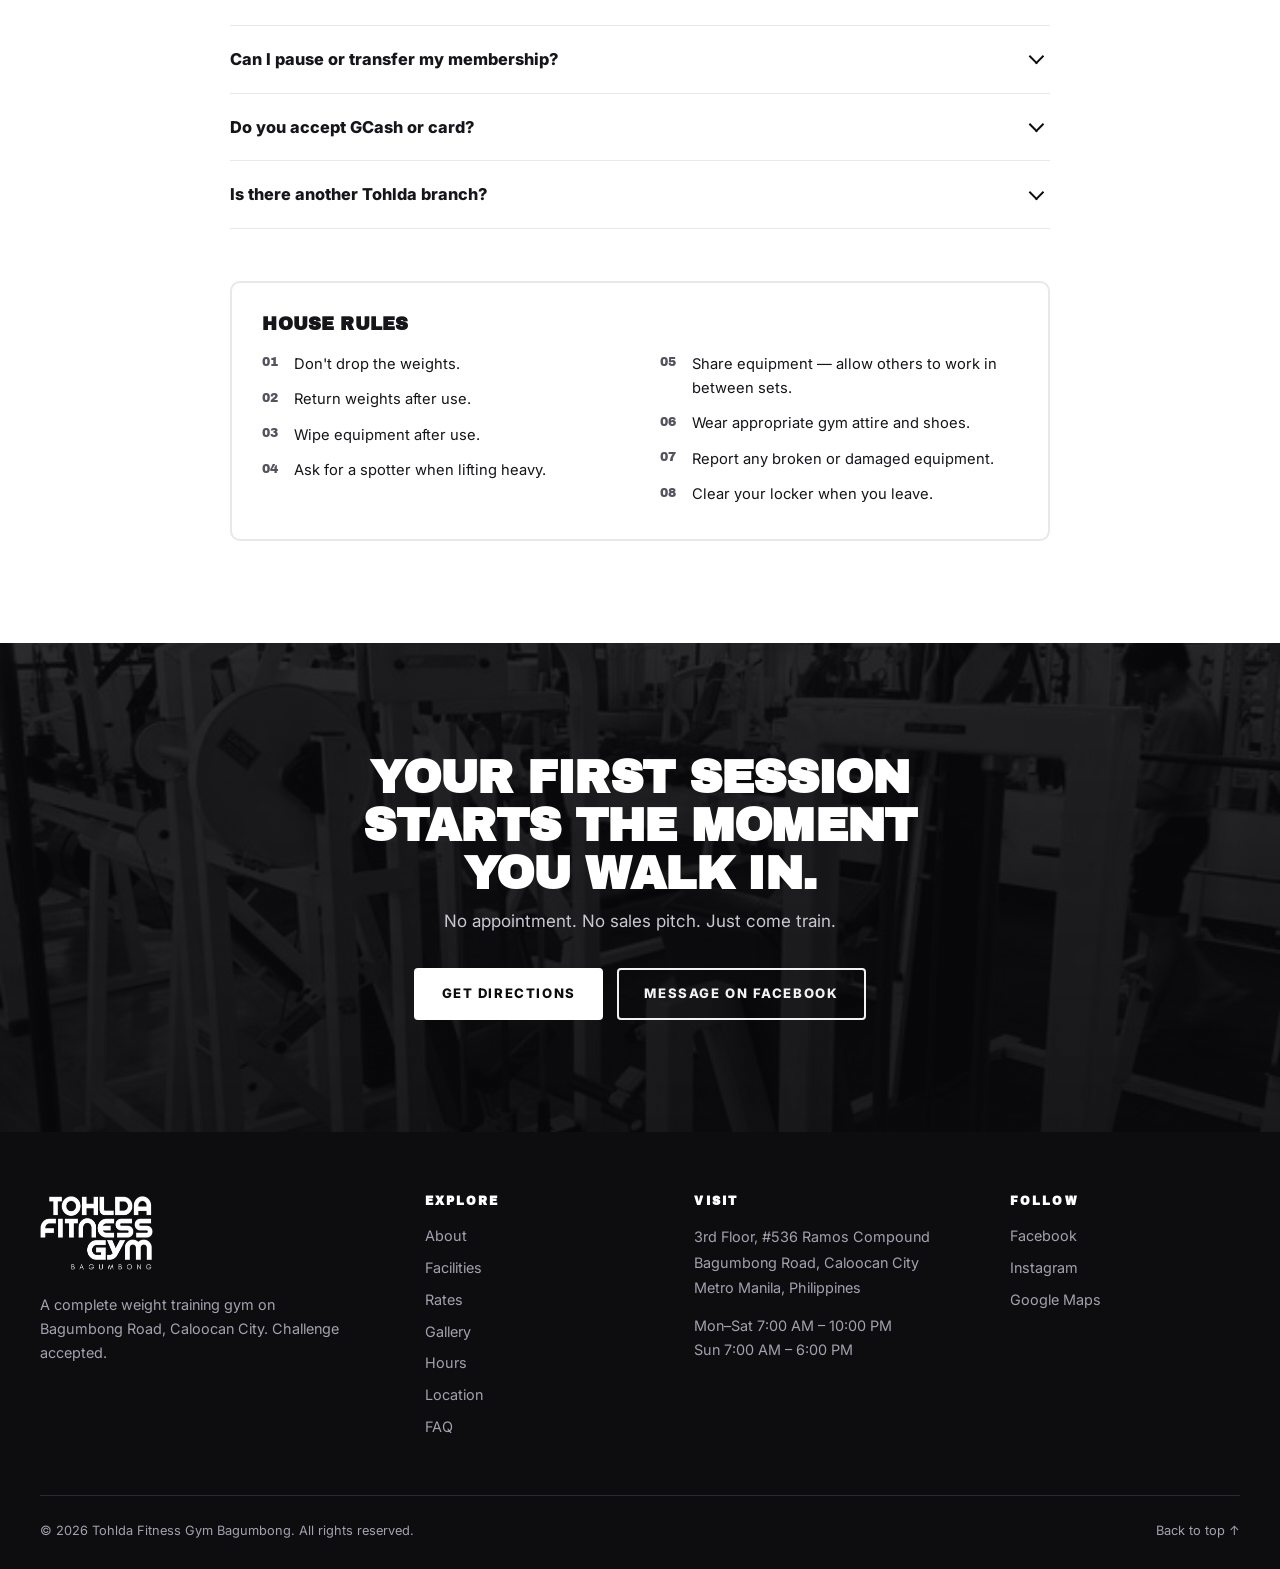
==== commit 87524f8b: "Use the real Tohlda logo artwork across the site Replaced the placeholder text wordmark with the sup" ====
--- a/index.html
+++ b/index.html
@@ -17,8 +17,8 @@
 <meta property="og:locale" content="en_PH">
 <meta name="twitter:card" content="summary_large_image">
 
-<link rel="icon" href="assets/img/favicon.svg" type="image/svg+xml">
-<link rel="apple-touch-icon" href="assets/img/favicon.svg">
+<link rel="icon" href="assets/img/logo-square.png" type="image/png">
+<link rel="apple-touch-icon" href="assets/img/logo-square.png">
 <link rel="preload" as="image" href="assets/img/gym-floor-wide.jpg" fetchpriority="high">
 
 <link rel="preconnect" href="https://fonts.googleapis.com">
@@ -35,11 +35,8 @@
 <header class="site-header" id="siteHeader">
   <div class="wrap header-inner">
     <a class="brand" href="#top" aria-label="Tohlda Fitness Gym Bagumbong — home">
-      <span class="brand-mark" aria-hidden="true">T</span>
-      <span class="brand-text">
-        <strong>TOHLDA</strong>
-        <em>Fitness Gym · Bagumbong</em>
-      </span>
+      <img class="brand-logo" src="assets/img/logo-white.png"
+           alt="Tohlda Fitness Gym Bagumbong" width="900" height="587">
     </a>
 
     <nav class="nav" id="nav" aria-label="Main">
@@ -539,9 +536,9 @@
 <footer class="site-footer">
   <div class="wrap footer-grid">
     <div>
-      <a class="brand" href="#top">
-        <span class="brand-mark" aria-hidden="true">T</span>
-        <span class="brand-text"><strong>TOHLDA</strong><em>Fitness Gym · Bagumbong</em></span>
+      <a class="brand brand-footer" href="#top">
+        <img class="brand-logo" src="assets/img/logo-white.png"
+             alt="Tohlda Fitness Gym Bagumbong" width="900" height="587">
       </a>
       <p class="footer-blurb">A complete weight training gym on Bagumbong Road, Caloocan City. Challenge accepted.</p>
     </div>
--- a/assets/css/style.css
+++ b/assets/css/style.css
@@ -30,7 +30,7 @@
   --f-display:"Archivo Black","Arial Black",Impact,system-ui,sans-serif;
   --f-body:"Inter",ui-sans-serif,system-ui,-apple-system,"Segoe UI",Roboto,"Helvetica Neue",Arial,sans-serif;
 
-  --header-h:74px;
+  --header-h:96px;
 }
 
 /* Dark grounds invert the accent so it reads as white-on-black. */
@@ -137,15 +137,13 @@
 }
 .header-inner{display:flex;align-items:center;justify-content:space-between;gap:1rem;width:min(var(--wrap),100% - 2.5rem)}
 
-.brand{display:inline-flex;align-items:center;gap:.65rem;text-decoration:none;color:var(--text-inv)}
-.brand-mark{
-  display:grid;place-items:center;width:38px;height:38px;flex:0 0 auto;
-  background:var(--accent);color:var(--accent-ink);font-family:var(--f-display);font-size:1.25rem;
-  border-radius:var(--r);line-height:1;
-}
-.brand-text{display:flex;flex-direction:column;line-height:1.1}
-.brand-text strong{font-family:var(--f-display);font-size:1.05rem;letter-spacing:.06em}
-.brand-text em{font-style:normal;font-size:.63rem;letter-spacing:.19em;text-transform:uppercase;color:var(--text-inv-soft)}
+.brand{display:inline-flex;align-items:center;text-decoration:none;color:var(--text-inv)}
+.brand-logo{
+  height:66px;width:auto;display:block;
+  transition:opacity .18s ease;
+}
+.brand:hover .brand-logo{opacity:.78}
+.brand-footer .brand-logo{height:74px}
 
 .nav{display:flex;align-items:center;gap:.35rem}
 .nav a{
@@ -510,7 +508,7 @@
 }
 
 @media (max-width:860px){
-  :root{--header-h:64px}
+  :root{--header-h:76px}
   .nav{
     position:fixed;inset:var(--header-h) 0 auto 0;flex-direction:column;align-items:stretch;
     background:rgba(13,13,15,.985);backdrop-filter:blur(12px);
@@ -524,6 +522,7 @@
   .nav a:not(.btn)::after{display:none}
   .nav-cta{margin:.9rem 0 0;justify-content:center;border-bottom:0}
   .nav-toggle{display:flex}
+  .brand-logo{height:50px}
 
   .grid-2{grid-template-columns:1fr}
   .about-media{order:-1}
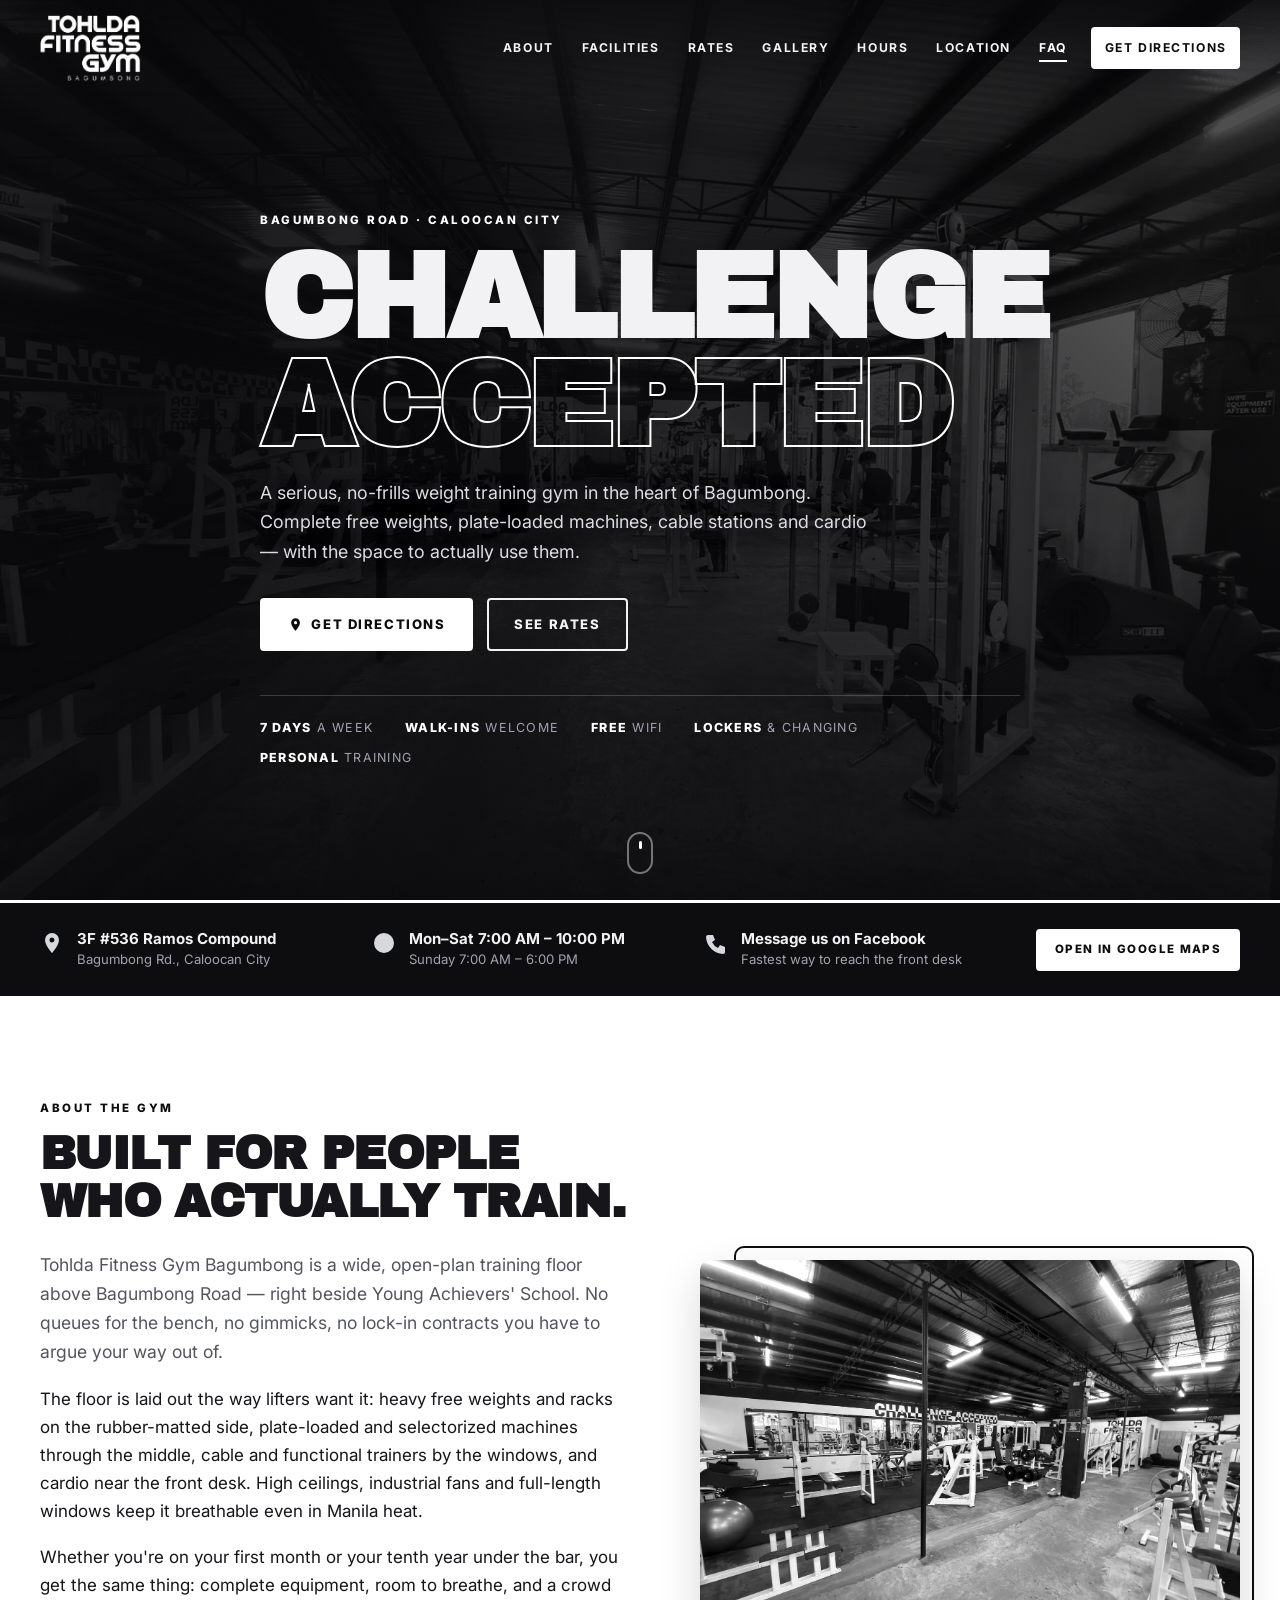
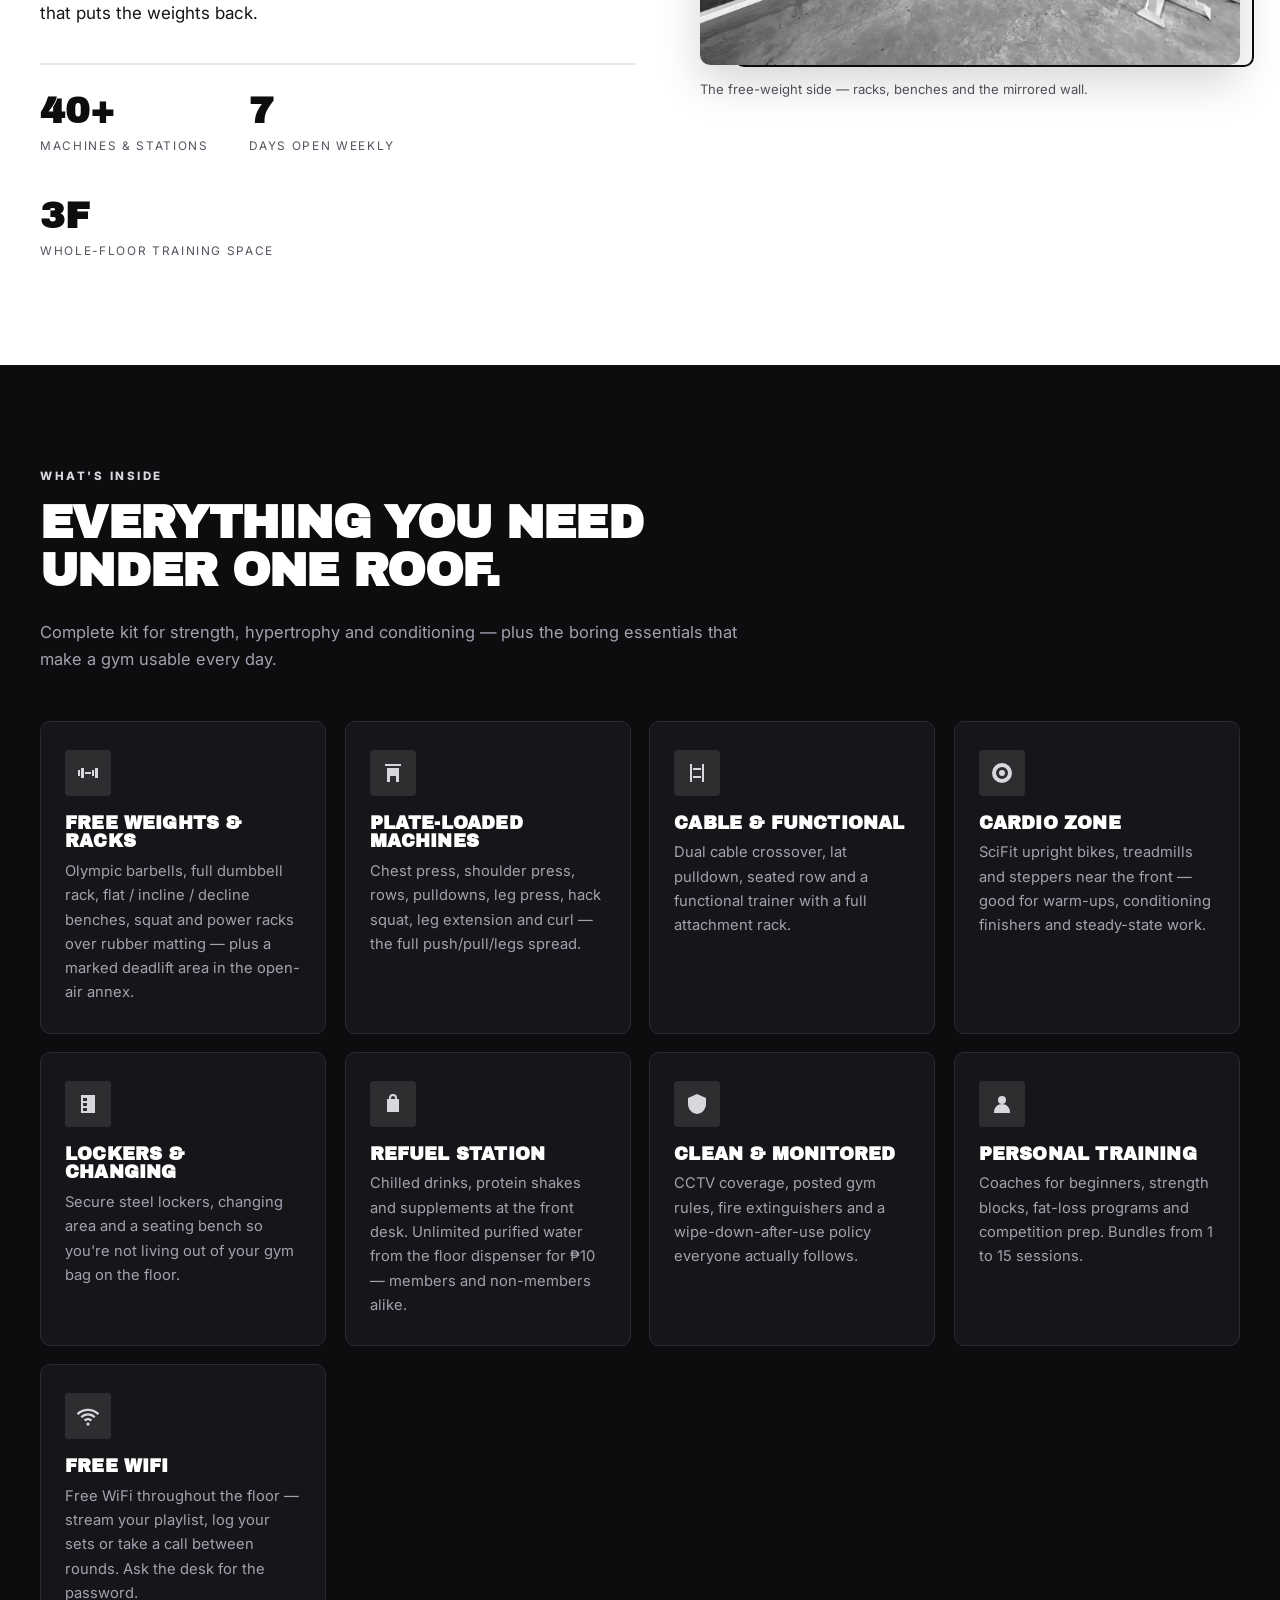
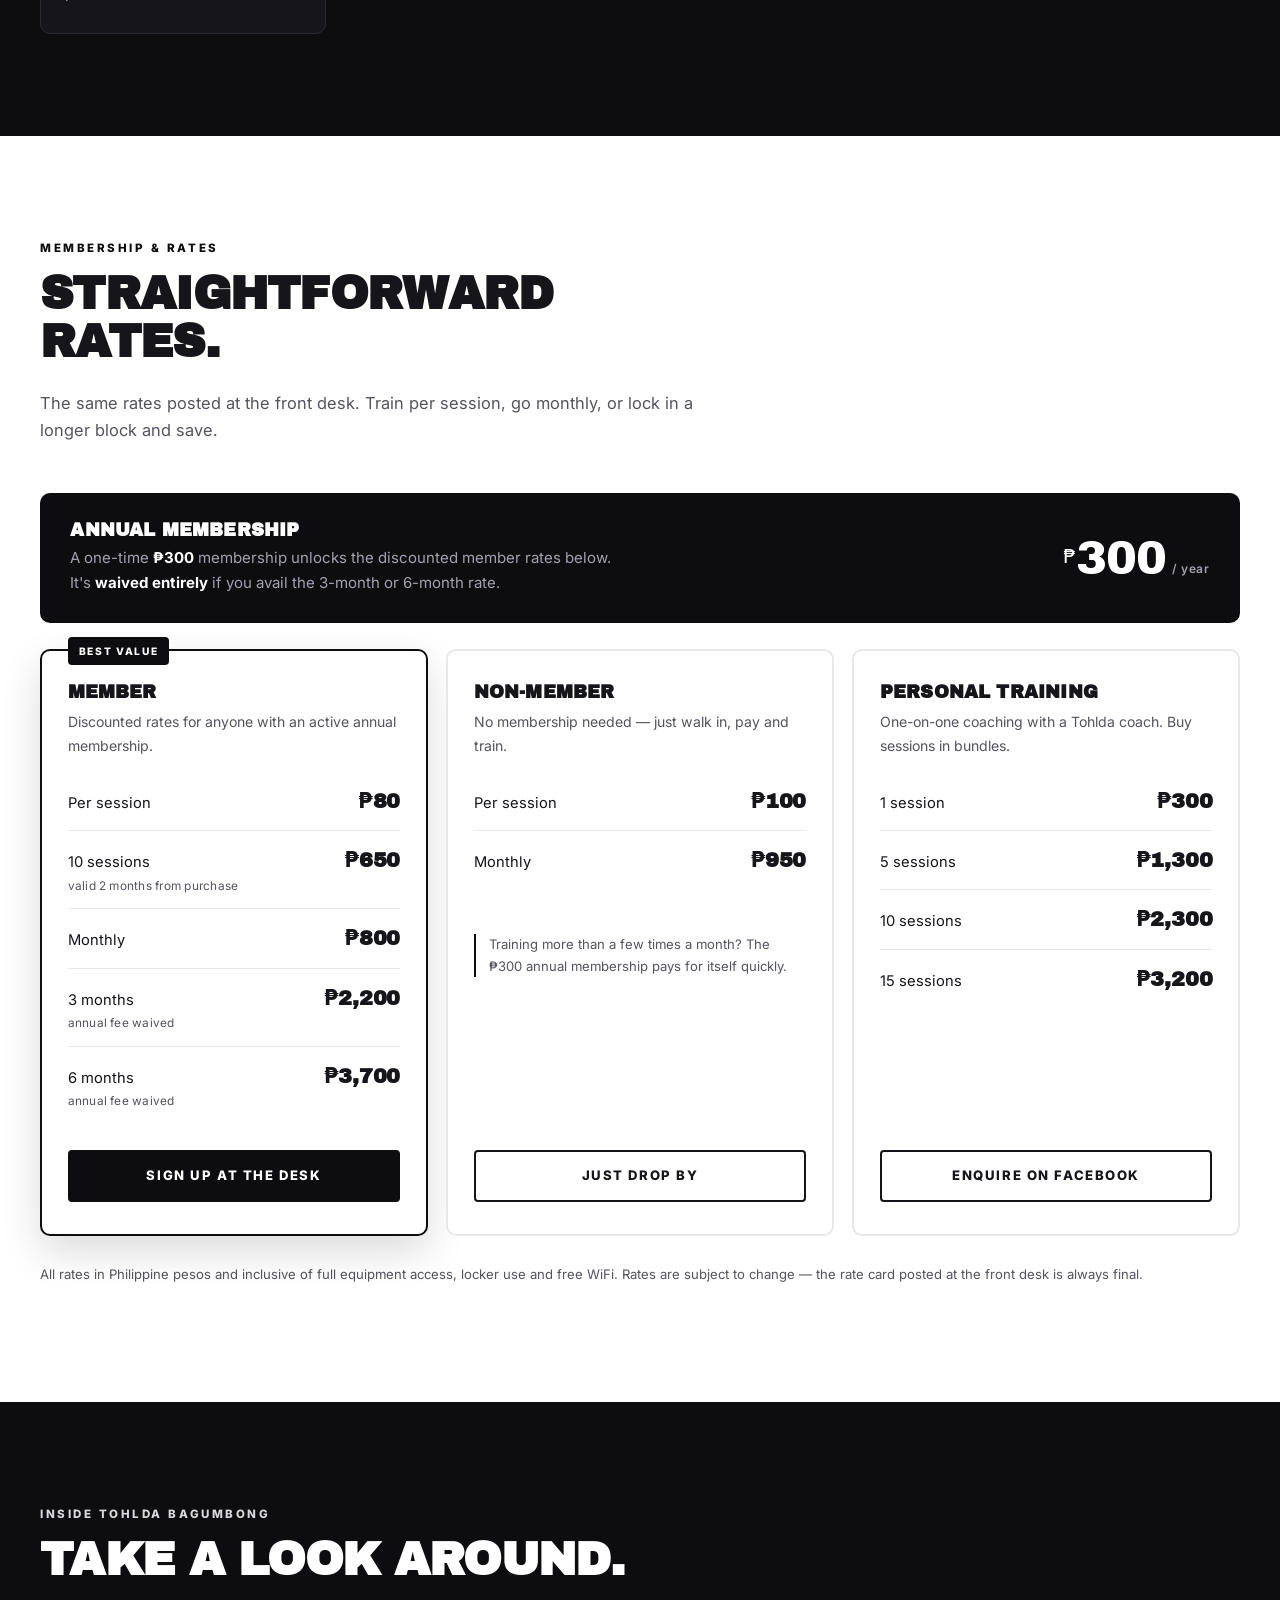
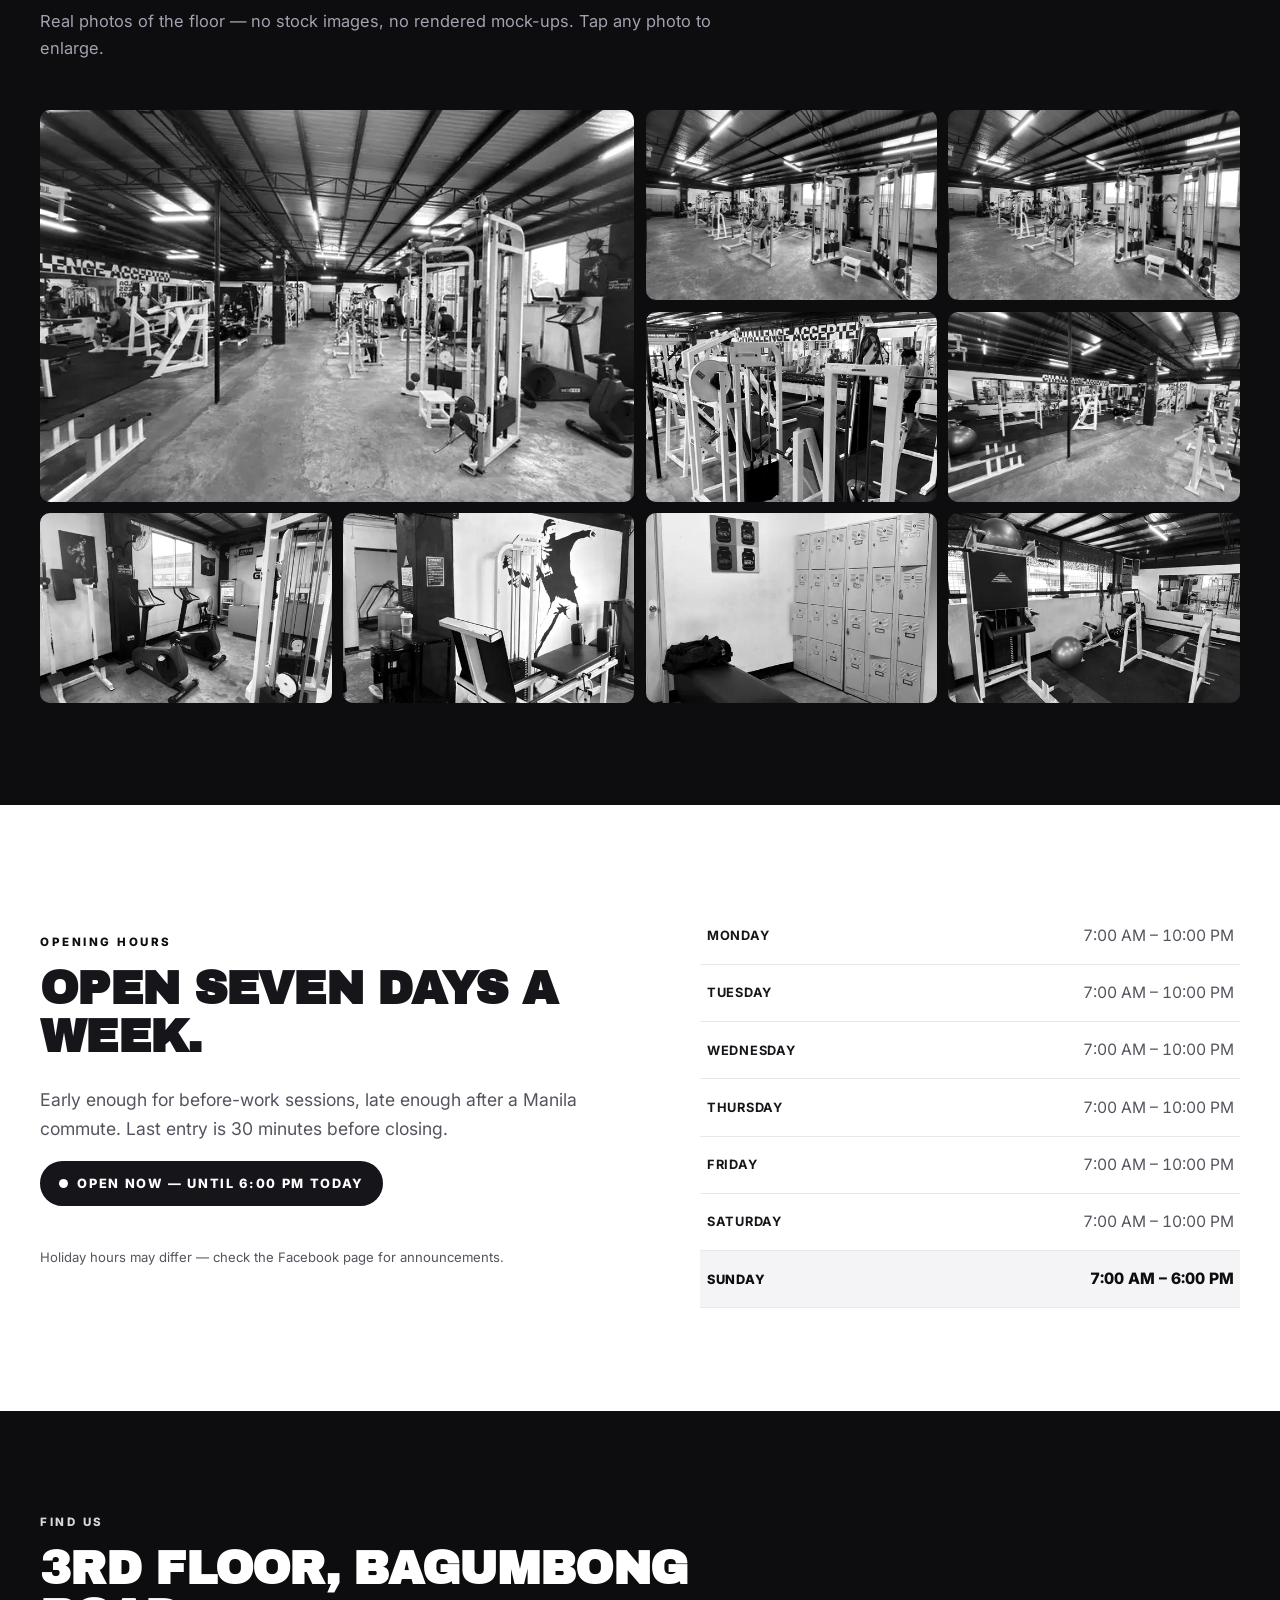
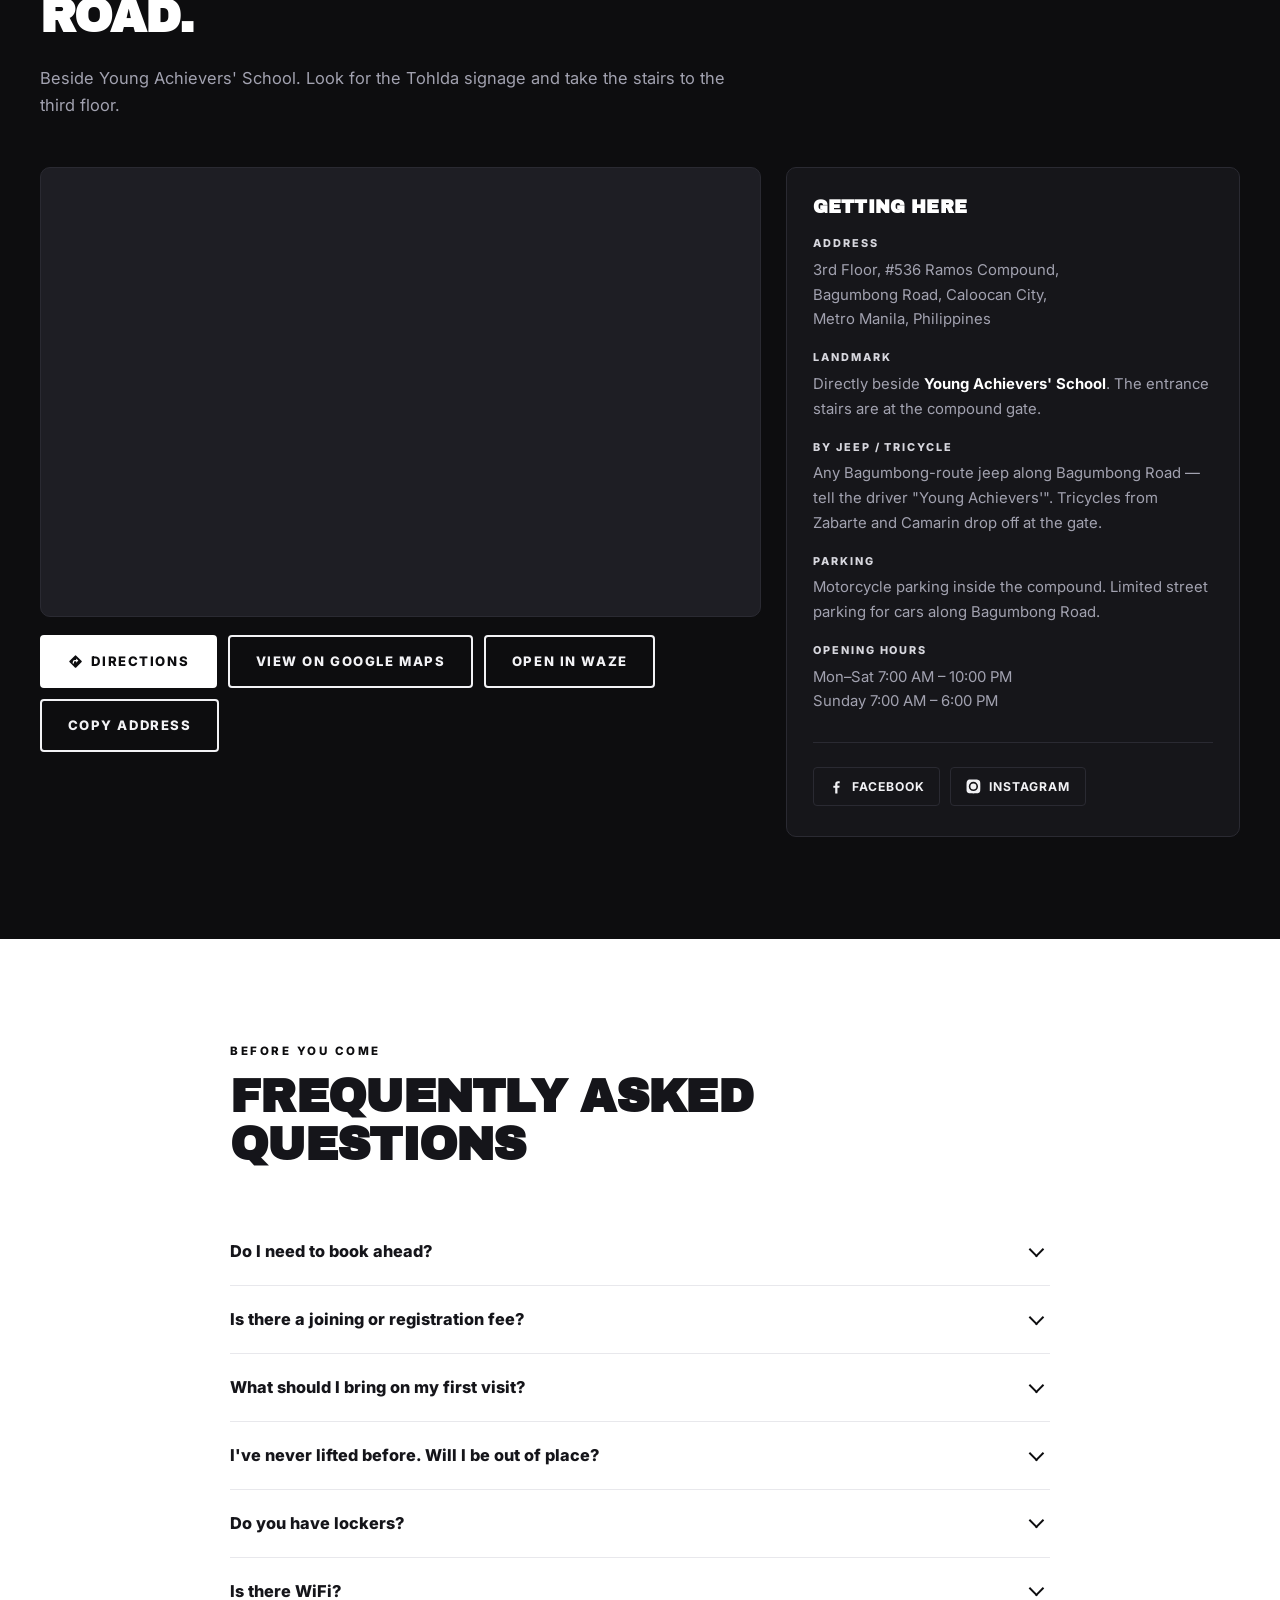
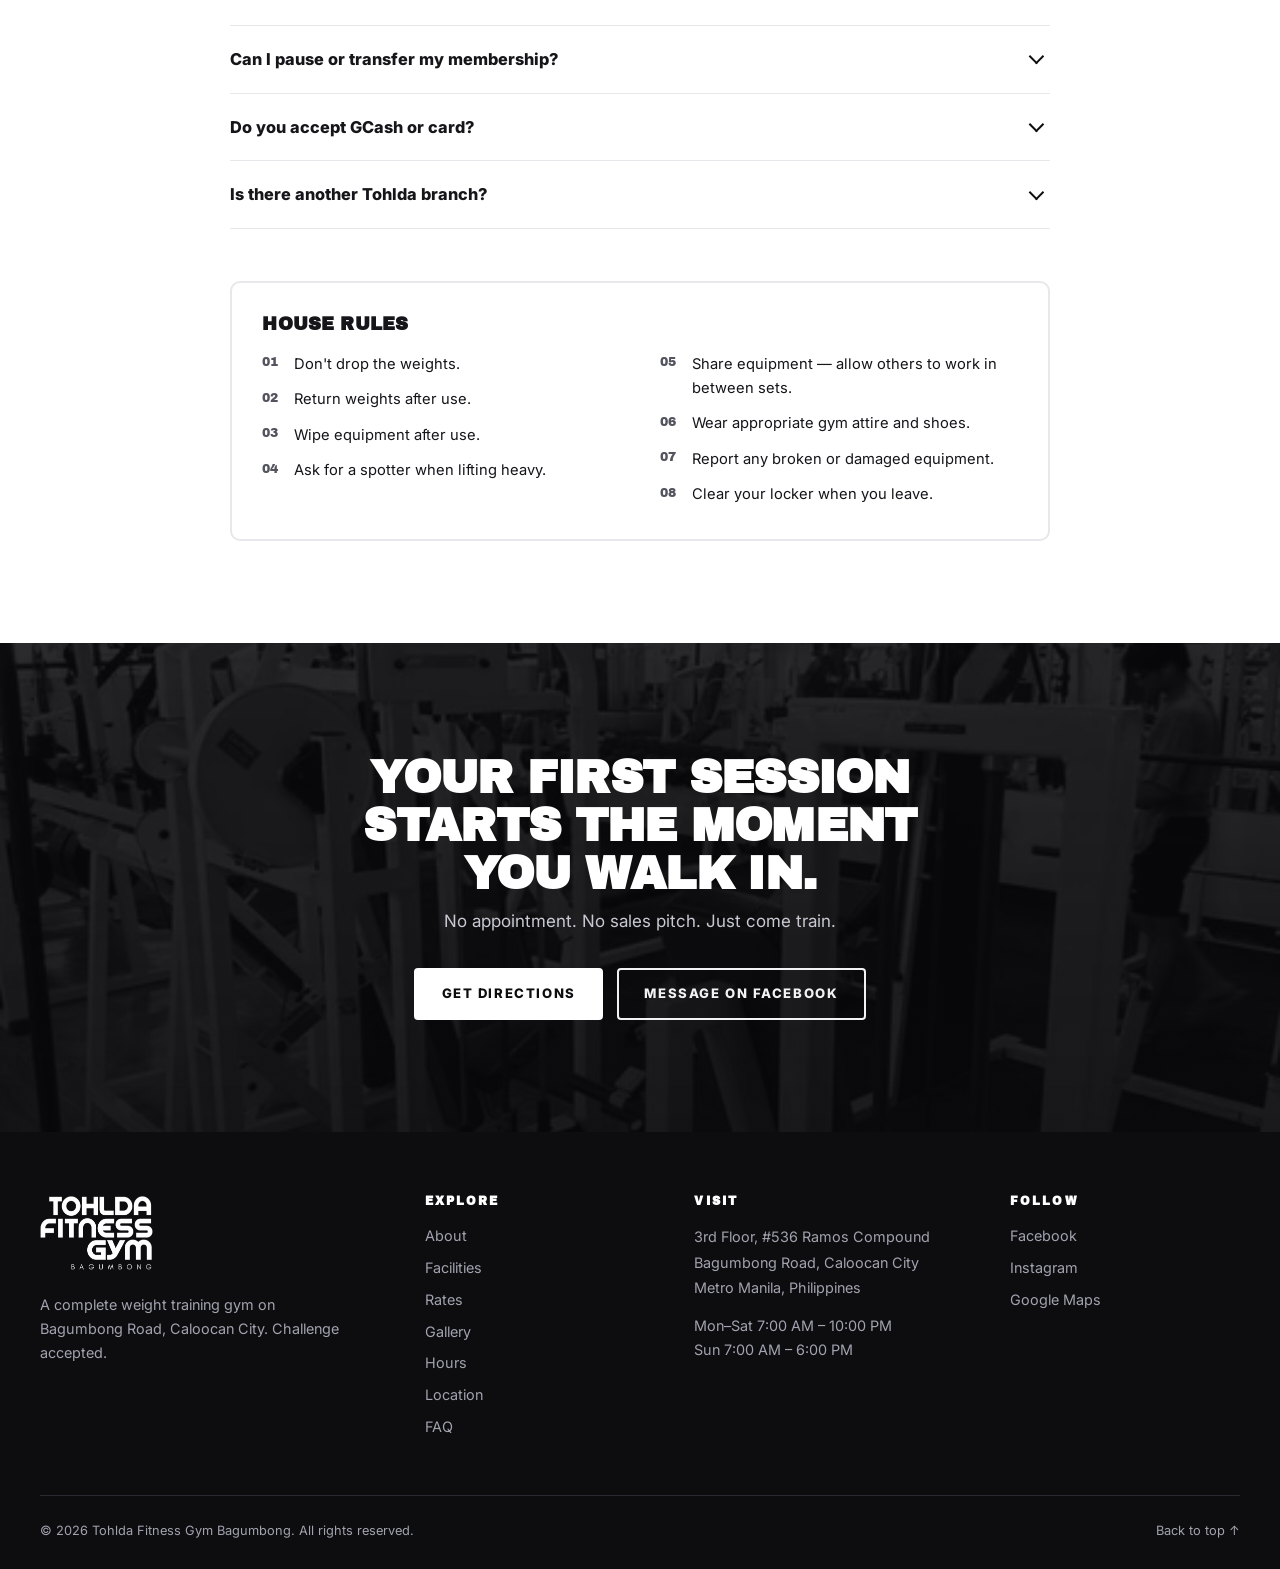
==== commit b3d50ac3: "Convert photos to WebP and add GitHub Pages deploy workflow Images: the nine photos move from JPEG t" ====
--- a/index.html
+++ b/index.html
@@ -13,13 +13,13 @@
 <meta property="og:site_name" content="Tohlda Fitness Gym Bagumbong">
 <meta property="og:title" content="Tohlda Fitness Gym Bagumbong — Challenge Accepted">
 <meta property="og:description" content="Full-equipment weight training gym on Bagumbong Road, Caloocan City. Free weights, machines, cardio, lockers, personal training. Walk-ins welcome.">
-<meta property="og:image" content="assets/img/gym-floor-wide.jpg">
+<meta property="og:image" content="assets/img/gym-floor-wide.webp">
 <meta property="og:locale" content="en_PH">
 <meta name="twitter:card" content="summary_large_image">
 
 <link rel="icon" href="assets/img/logo-square.png" type="image/png">
 <link rel="apple-touch-icon" href="assets/img/logo-square.png">
-<link rel="preload" as="image" href="assets/img/gym-floor-wide.jpg" fetchpriority="high">
+<link rel="preload" as="image" href="assets/img/gym-floor-wide.webp" fetchpriority="high">
 
 <link rel="preconnect" href="https://fonts.googleapis.com">
 <link rel="preconnect" href="https://fonts.gstatic.com" crossorigin>
@@ -61,7 +61,7 @@
 <!-- ============ HERO ============ -->
 <section class="hero" id="top">
   <div class="hero-media">
-    <img src="assets/img/gym-floor-wide.jpg" alt="The main training floor at Tohlda Fitness Gym Bagumbong, lined with plate-loaded machines and cable stations" width="1800" height="1350" fetchpriority="high">
+    <img src="assets/img/gym-floor-wide.webp" alt="The main training floor at Tohlda Fitness Gym Bagumbong, lined with plate-loaded machines and cable stations" width="1800" height="1350" fetchpriority="high">
   </div>
   <div class="hero-overlay"></div>
 
@@ -156,7 +156,7 @@
 
     <div class="about-media">
       <figure class="framed">
-        <img src="assets/img/free-weights.jpg" alt="Free weight area with benches, racks and mirrored wall reading Challenge Accepted" loading="lazy" width="1800" height="1350">
+        <img src="assets/img/free-weights.webp" alt="Free weight area with benches, racks and mirrored wall reading Challenge Accepted" loading="lazy" width="1800" height="1350">
         <figcaption>The free-weight side — racks, benches and the mirrored wall.</figcaption>
       </figure>
     </div>
@@ -322,32 +322,32 @@
     </header>
 
     <div class="gallery" id="gallery-grid">
-      <button class="g-item g-wide" data-full="assets/img/gym-floor-wide.jpg" data-caption="The main floor, looking down the length of the gym.">
-        <img src="assets/img/gym-floor-wide-sm.jpg" alt="Wide view of the main training floor" loading="lazy" width="800" height="600">
-      </button>
-      <button class="g-item" data-full="assets/img/machines-area.jpg" data-caption="Selectorized and plate-loaded machines by the windows.">
-        <img src="assets/img/machines-area-sm.jpg" alt="Machine area with benches and cable stations" loading="lazy" width="800" height="600">
-      </button>
-      <button class="g-item" data-full="assets/img/cable-station.jpg" data-caption="Dual cable crossover and functional trainer.">
-        <img src="assets/img/cable-station-sm.jpg" alt="Cable crossover station" loading="lazy" width="800" height="600">
-      </button>
-      <button class="g-item" data-full="assets/img/plate-loaded.jpg" data-caption="Plate-loaded machines facing the Challenge Accepted wall.">
-        <img src="assets/img/plate-loaded-sm.jpg" alt="Plate loaded machines in front of the Challenge Accepted mural" loading="lazy" width="600" height="800">
-      </button>
-      <button class="g-item" data-full="assets/img/free-weights.jpg" data-caption="Free weights, racks and the mirrored wall.">
-        <img src="assets/img/free-weights-sm.jpg" alt="Free weight area with mirrors and racks" loading="lazy" width="800" height="600">
-      </button>
-      <button class="g-item" data-full="assets/img/cardio-frontdesk.jpg" data-caption="Cardio bikes and the front desk with the refuel station.">
-        <img src="assets/img/cardio-frontdesk-sm.jpg" alt="Cardio bikes near the front desk" loading="lazy" width="600" height="800">
-      </button>
-      <button class="g-item" data-full="assets/img/leg-press.jpg" data-caption="Leg machines, gym rules board and the free water station.">
-        <img src="assets/img/leg-press-sm.jpg" alt="Leg press machine and water dispenser" loading="lazy" width="600" height="800">
-      </button>
-      <button class="g-item" data-full="assets/img/lockers.jpg" data-caption="Steel lockers and changing area.">
-        <img src="assets/img/lockers-sm.jpg" alt="Locker room with steel lockers and a bench" loading="lazy" width="600" height="800">
-      </button>
-      <button class="g-item" data-full="assets/img/annex-benches.jpg" data-caption="The open-air annex — benches, racks and stability balls.">
-        <img src="assets/img/annex-benches-sm.jpg" alt="Open air annex with bench press and stability balls" loading="lazy" width="600" height="800">
+      <button class="g-item g-wide" data-full="assets/img/gym-floor-wide.webp" data-caption="The main floor, looking down the length of the gym.">
+        <img src="assets/img/gym-floor-wide-sm.webp" alt="Wide view of the main training floor" loading="lazy" width="800" height="600">
+      </button>
+      <button class="g-item" data-full="assets/img/machines-area.webp" data-caption="Selectorized and plate-loaded machines by the windows.">
+        <img src="assets/img/machines-area-sm.webp" alt="Machine area with benches and cable stations" loading="lazy" width="800" height="600">
+      </button>
+      <button class="g-item" data-full="assets/img/cable-station.webp" data-caption="Dual cable crossover and functional trainer.">
+        <img src="assets/img/cable-station-sm.webp" alt="Cable crossover station" loading="lazy" width="800" height="600">
+      </button>
+      <button class="g-item" data-full="assets/img/plate-loaded.webp" data-caption="Plate-loaded machines facing the Challenge Accepted wall.">
+        <img src="assets/img/plate-loaded-sm.webp" alt="Plate loaded machines in front of the Challenge Accepted mural" loading="lazy" width="600" height="800">
+      </button>
+      <button class="g-item" data-full="assets/img/free-weights.webp" data-caption="Free weights, racks and the mirrored wall.">
+        <img src="assets/img/free-weights-sm.webp" alt="Free weight area with mirrors and racks" loading="lazy" width="800" height="600">
+      </button>
+      <button class="g-item" data-full="assets/img/cardio-frontdesk.webp" data-caption="Cardio bikes and the front desk with the refuel station.">
+        <img src="assets/img/cardio-frontdesk-sm.webp" alt="Cardio bikes near the front desk" loading="lazy" width="600" height="800">
+      </button>
+      <button class="g-item" data-full="assets/img/leg-press.webp" data-caption="Leg machines, gym rules board and the free water station.">
+        <img src="assets/img/leg-press-sm.webp" alt="Leg press machine and water dispenser" loading="lazy" width="600" height="800">
+      </button>
+      <button class="g-item" data-full="assets/img/lockers.webp" data-caption="Steel lockers and changing area.">
+        <img src="assets/img/lockers-sm.webp" alt="Locker room with steel lockers and a bench" loading="lazy" width="600" height="800">
+      </button>
+      <button class="g-item" data-full="assets/img/annex-benches.webp" data-caption="The open-air annex — benches, racks and stability balls.">
+        <img src="assets/img/annex-benches-sm.webp" alt="Open air annex with bench press and stability balls" loading="lazy" width="600" height="800">
       </button>
     </div>
   </div>
@@ -601,7 +601,7 @@
   "additionalType": "https://schema.org/ExerciseGym",
   "name": "Tohlda Fitness Gym Bagumbong",
   "description": "Full-equipment weight training gym on Bagumbong Road, Caloocan City, offering free weights, plate-loaded machines, cable stations, cardio, lockers and personal training.",
-  "image": "assets/img/gym-floor-wide.jpg",
+  "image": "assets/img/gym-floor-wide.webp",
   "url": "https://bellyache31.github.io/Tohlda-Gym-Bagumbong/",
   "address": {
     "@type": "PostalAddress",
--- a/assets/css/style.css
+++ b/assets/css/style.css
@@ -440,7 +440,7 @@
 /* ---------- CTA ---------- */
 .cta{
   position:relative;isolation:isolate;color:#fff;padding:clamp(4.5rem,9vw,7rem) 0;
-  background:var(--ink) url("../img/plate-loaded-sm.jpg") center/cover no-repeat;
+  background:var(--ink) url("../img/plate-loaded-sm.webp") center/cover no-repeat;
 }
 .cta::before{
   content:"";position:absolute;inset:0;z-index:-1;
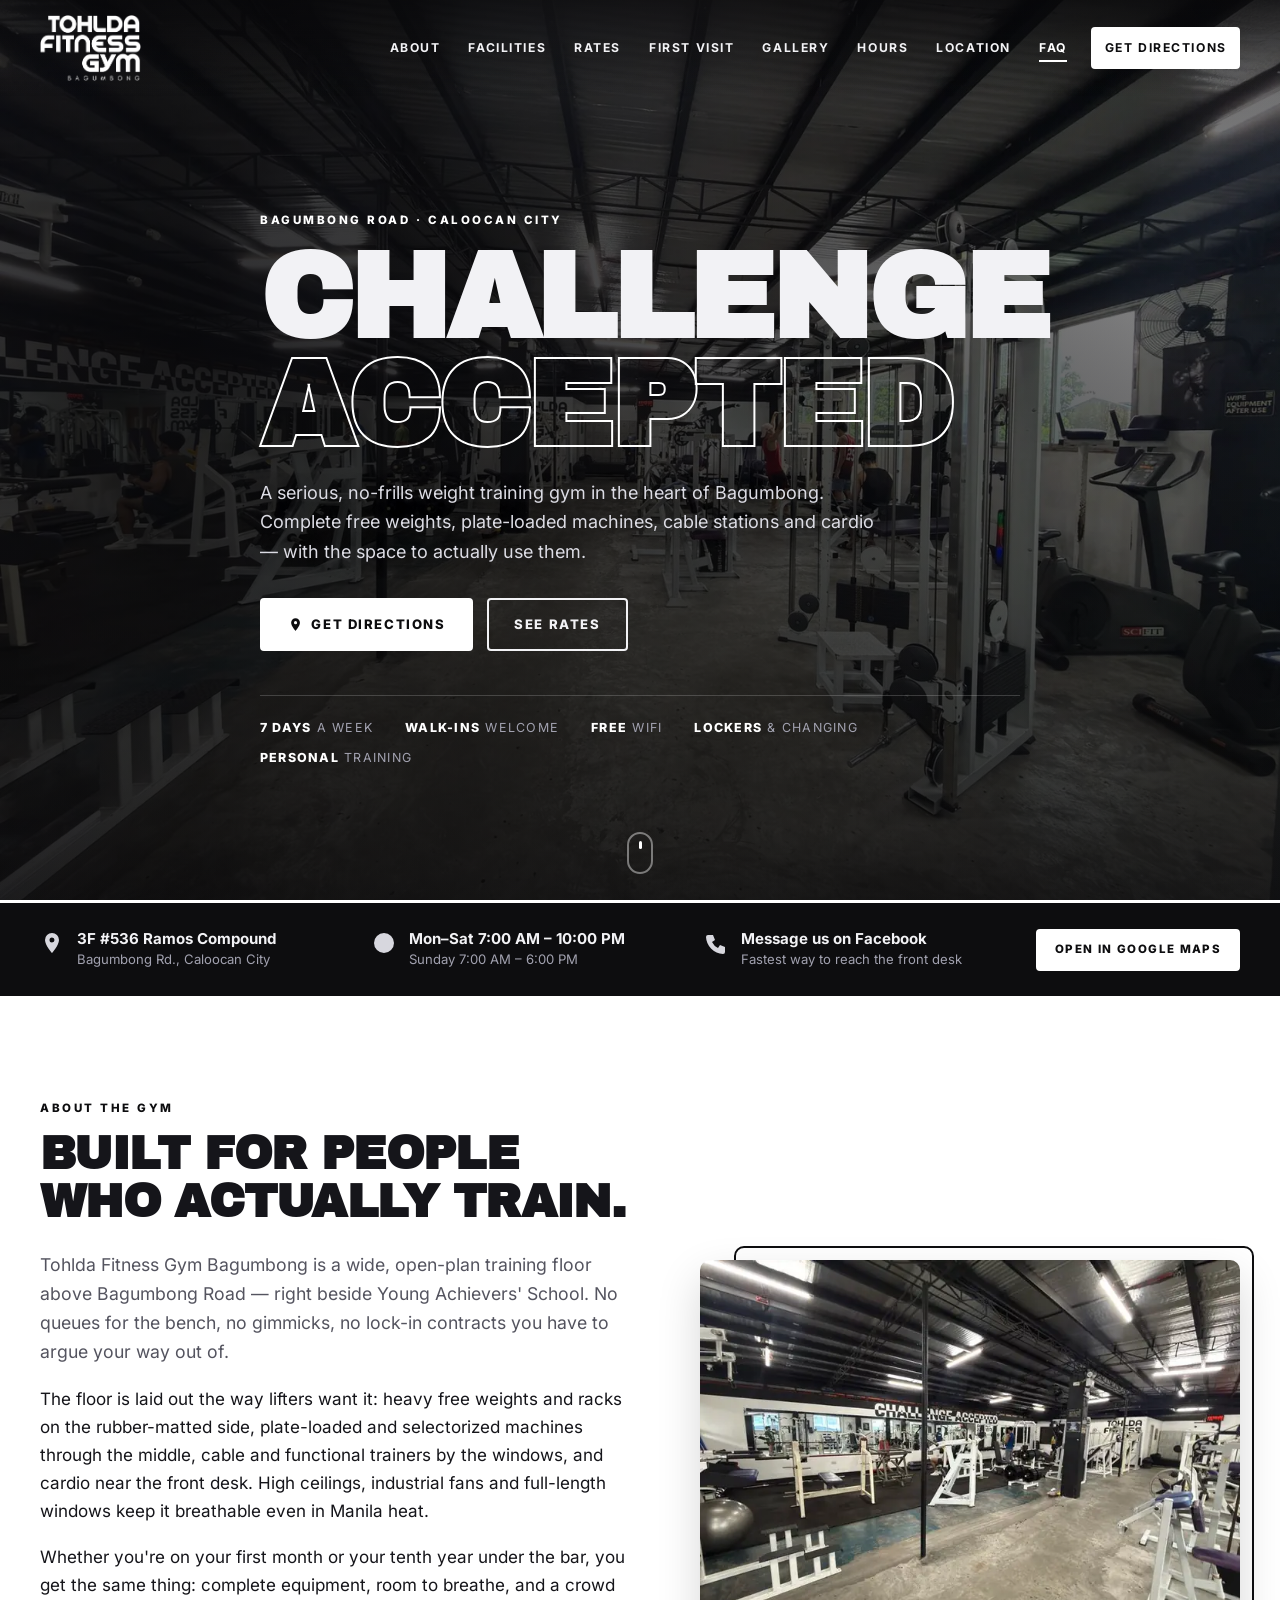
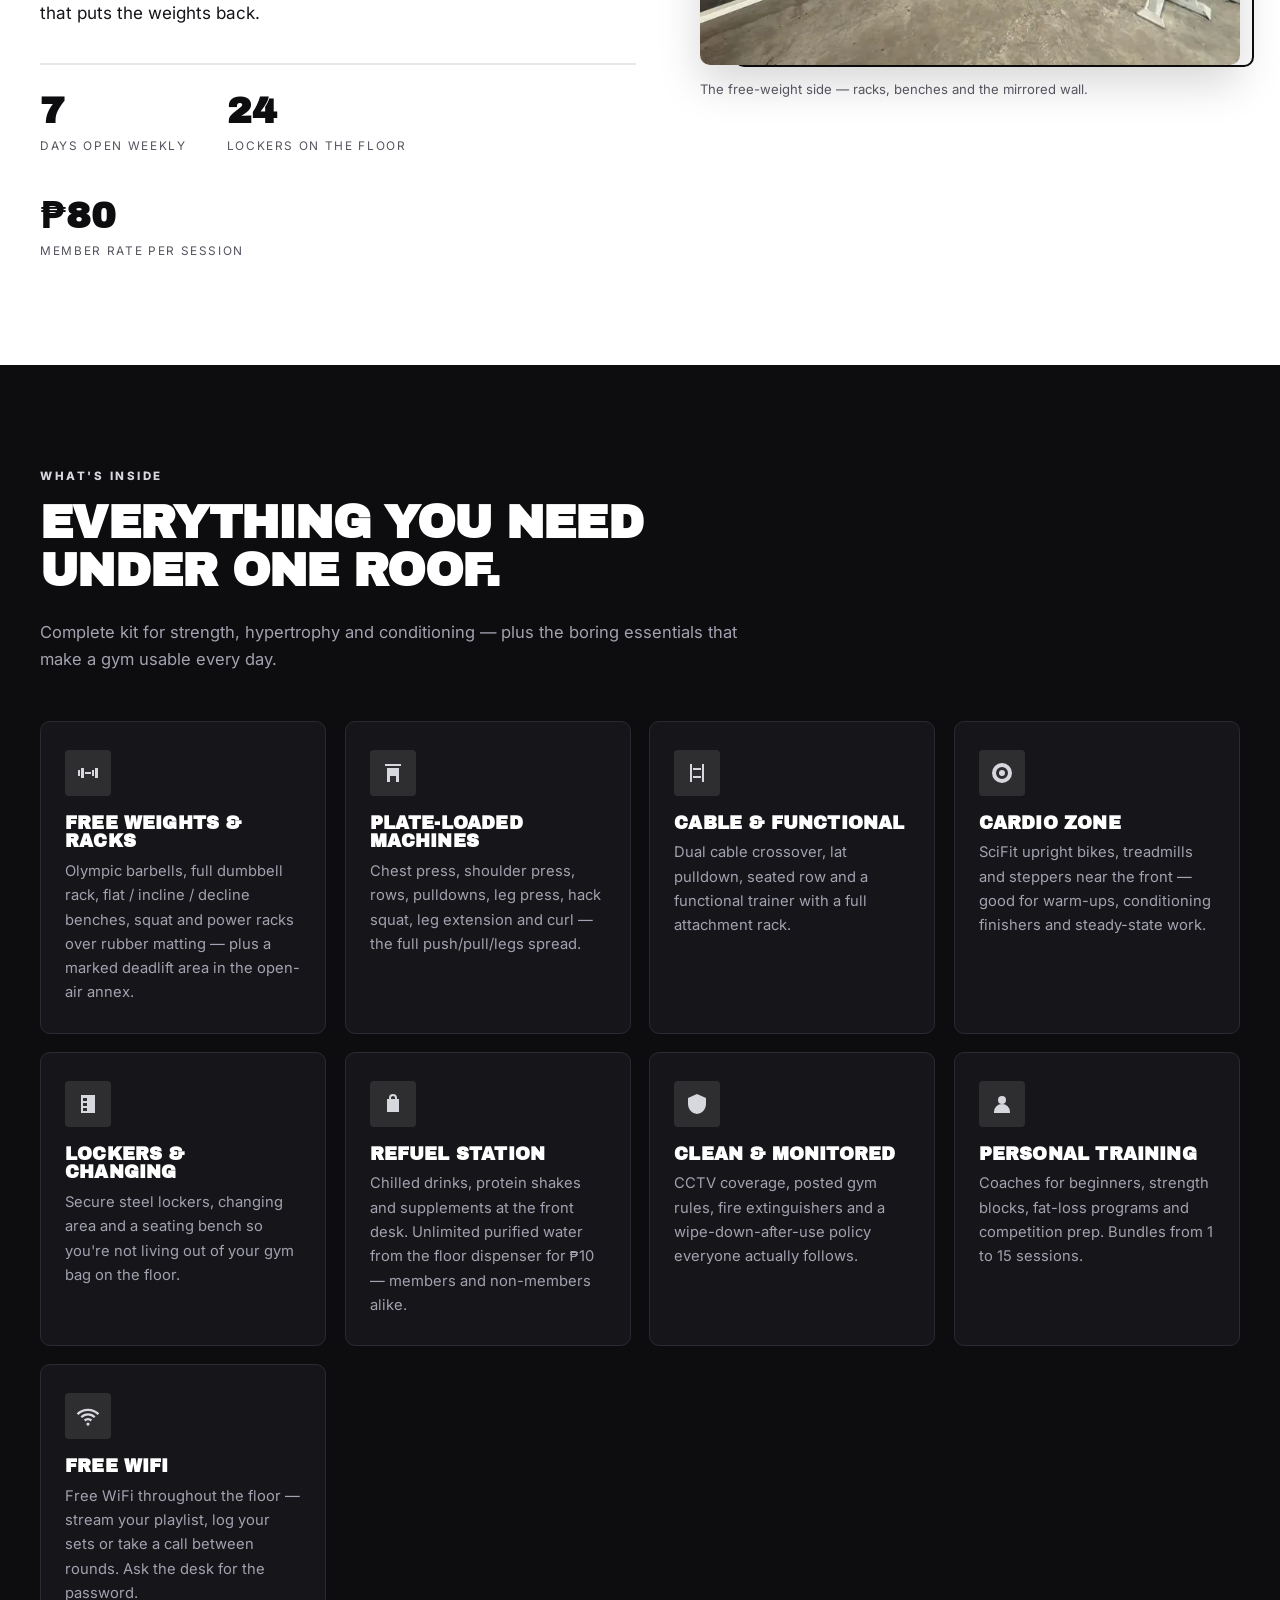
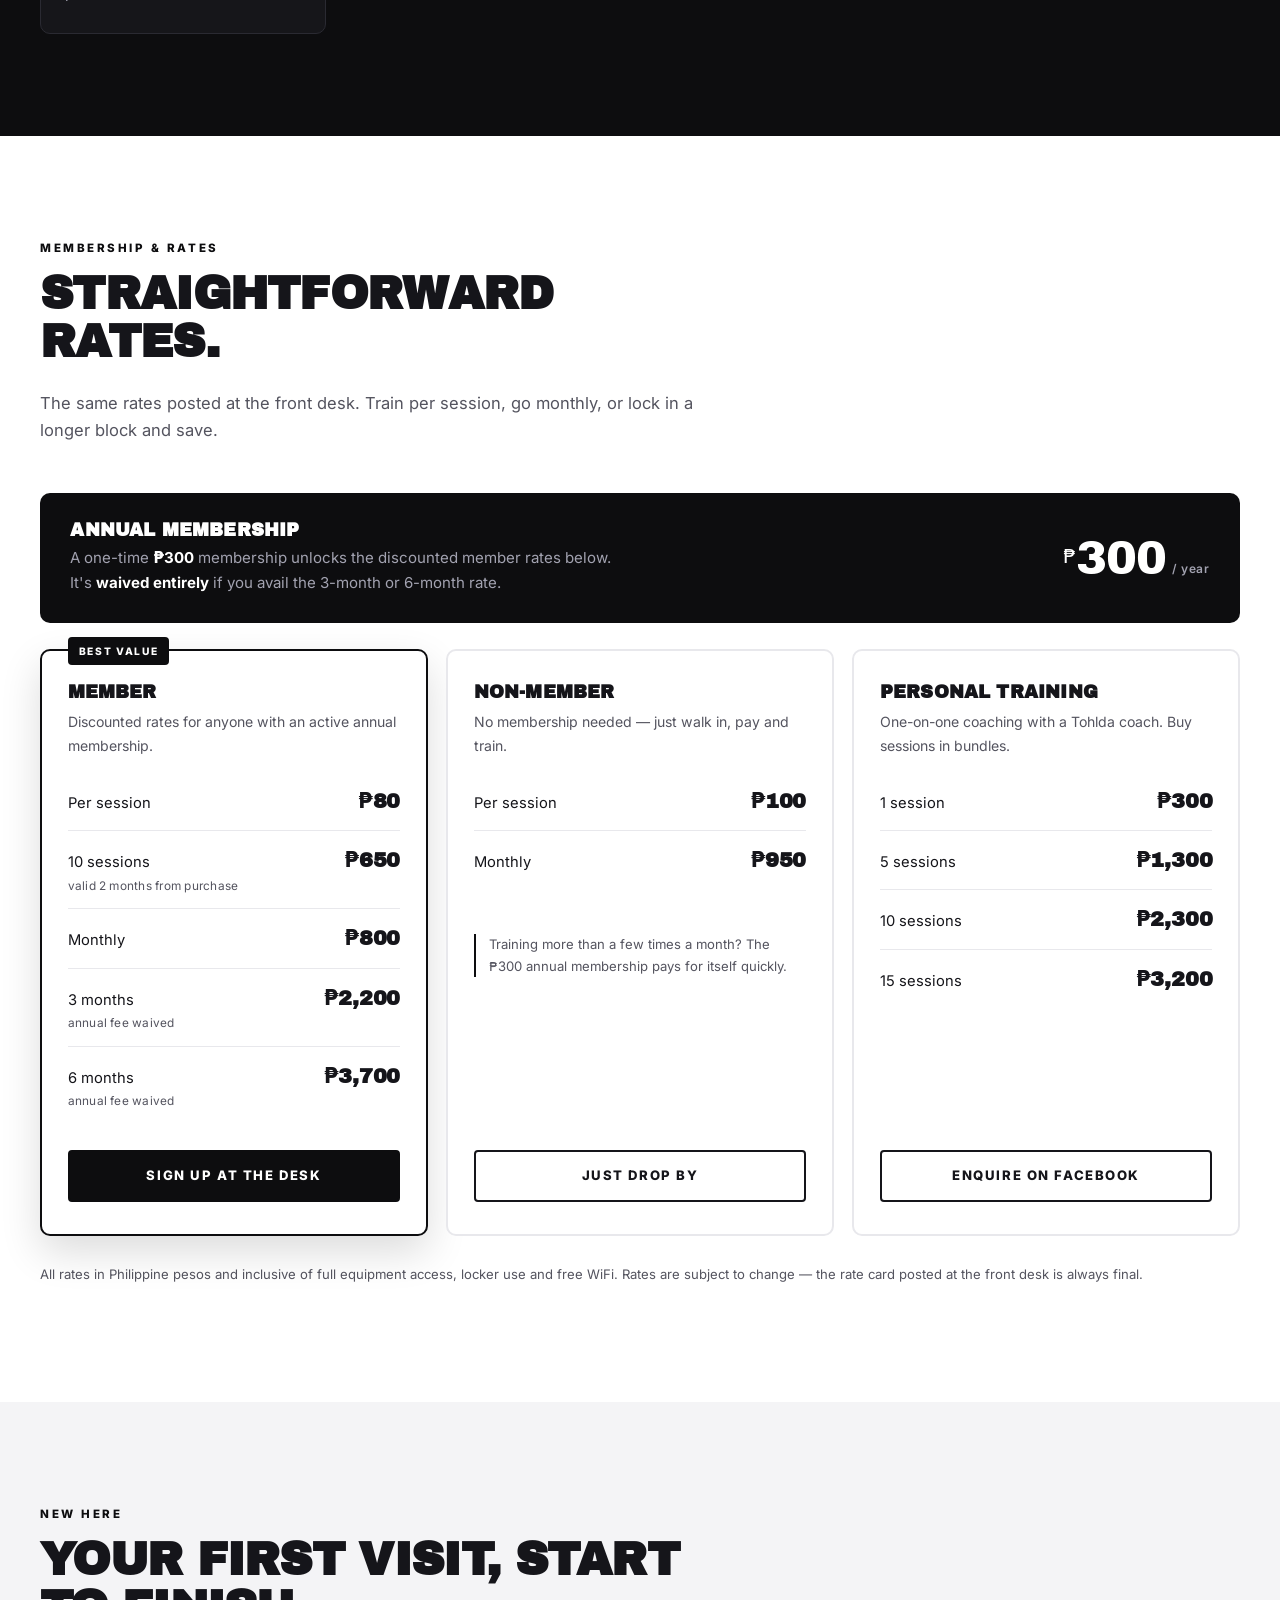
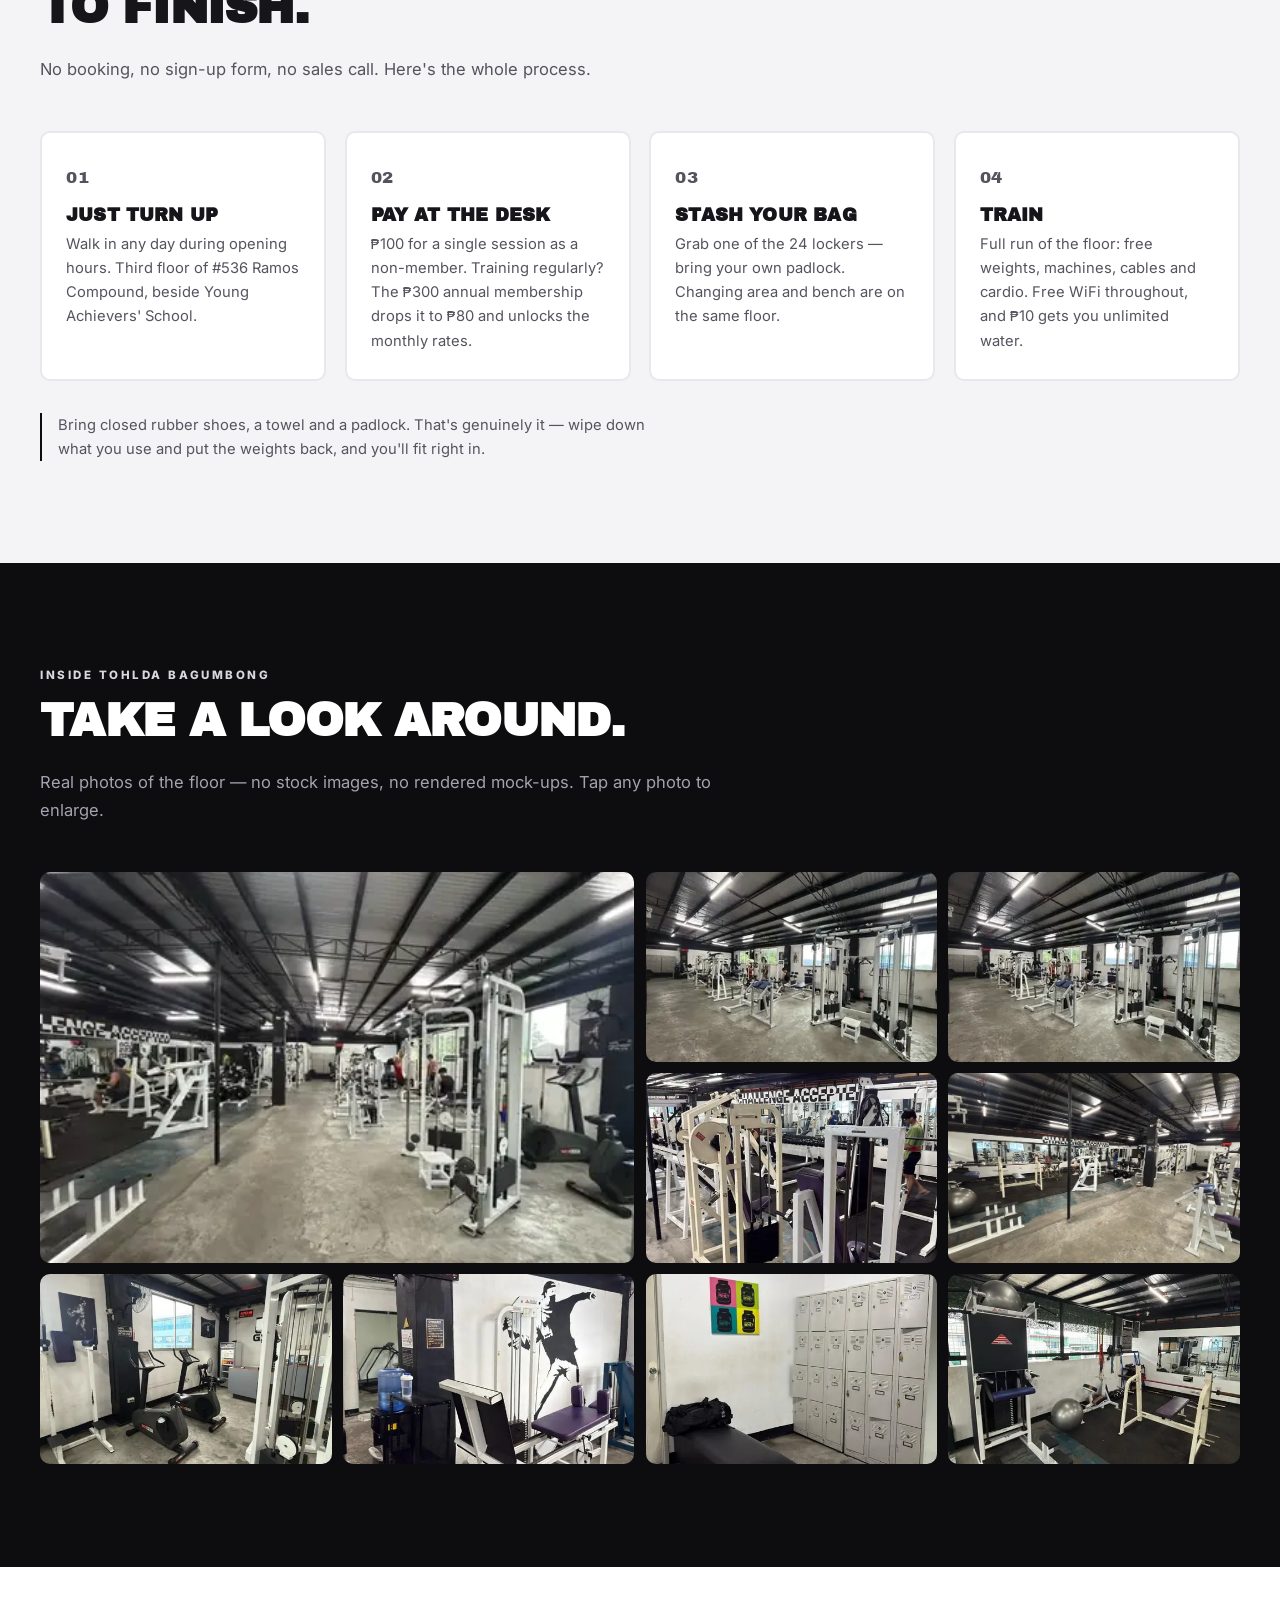
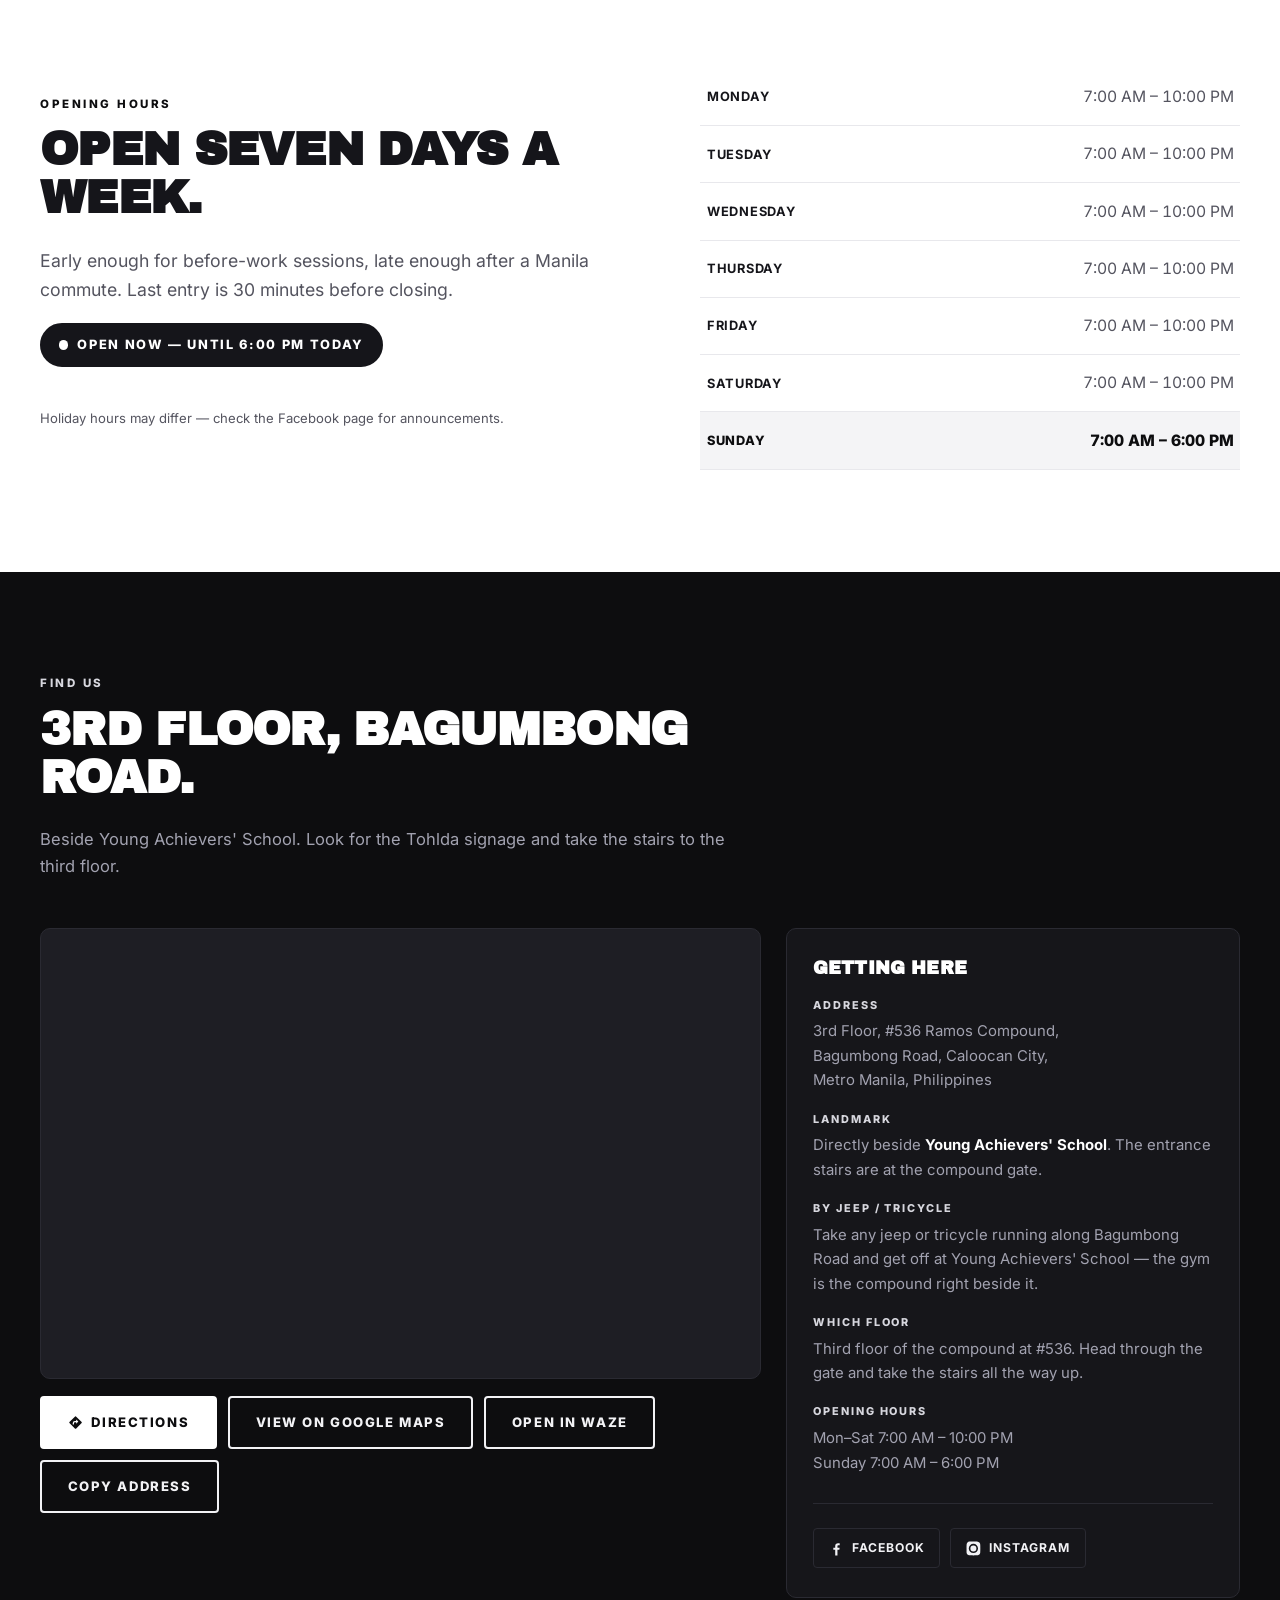
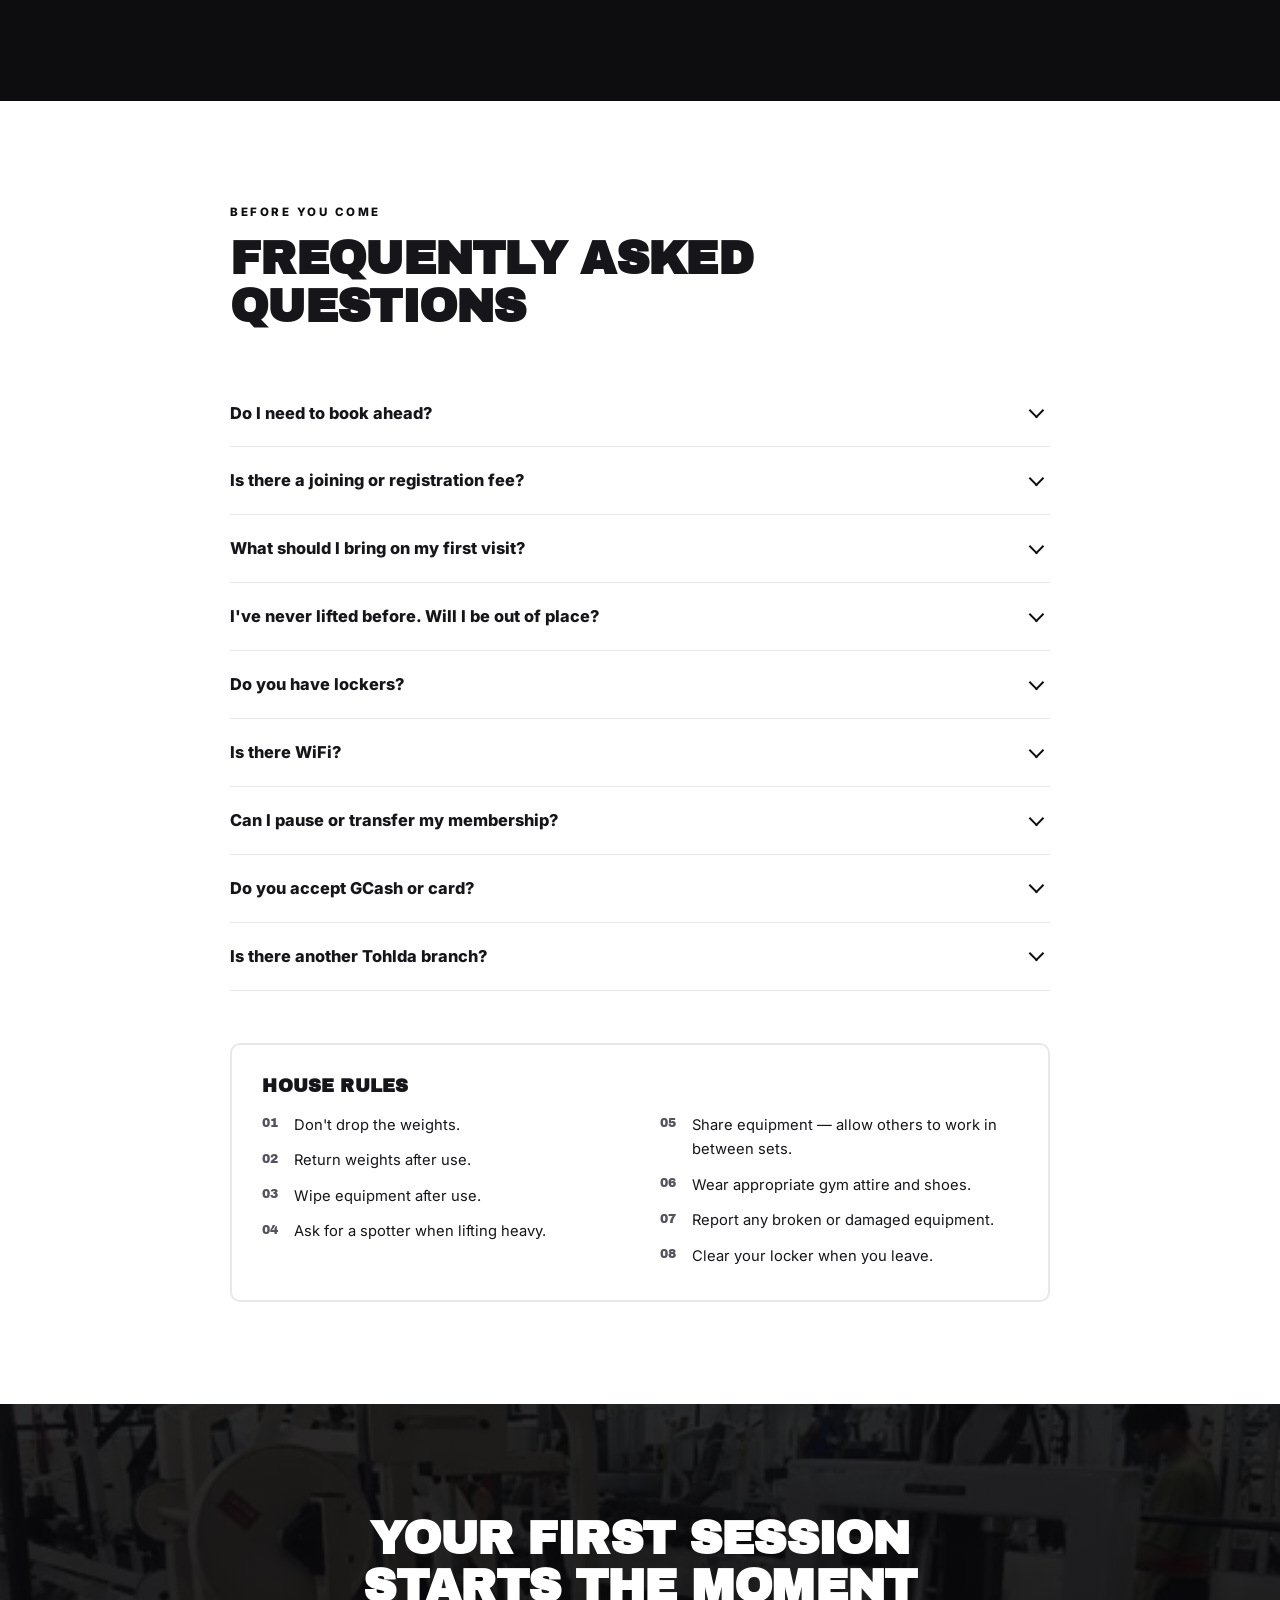
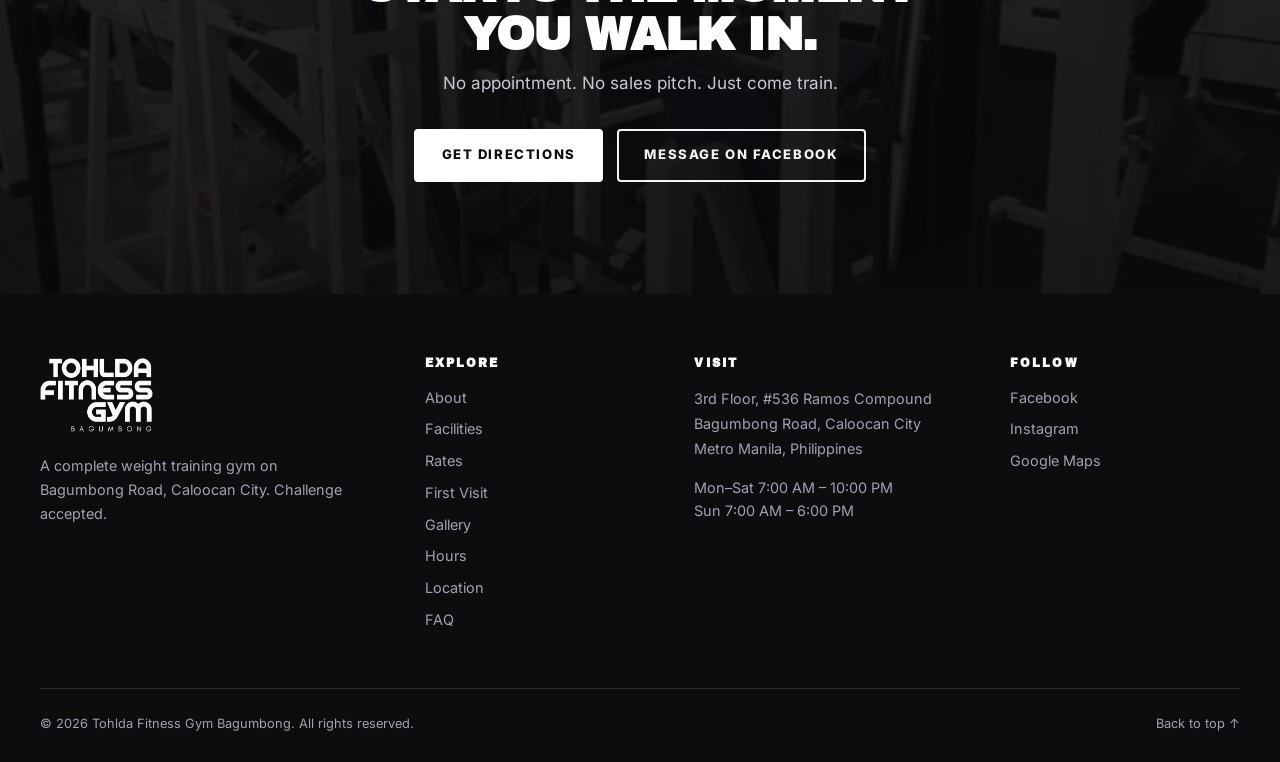
==== commit 6e517bc8: "Fix inaccurate copy, repair social previews, and tighten performance Copy accuracy — the most import" ====
--- a/index.html
+++ b/index.html
@@ -4,26 +4,35 @@
 <meta charset="utf-8">
 <meta name="viewport" content="width=device-width, initial-scale=1">
 <title>Tohlda Fitness Gym Bagumbong — Weight Training Gym in Caloocan City</title>
-<meta name="description" content="Tohlda Fitness Gym Bagumbong is a full-equipment weight training gym on Bagumbong Road, Caloocan City. Free weights, plate-loaded machines, cable stations, cardio, lockers and personal training. Walk-ins welcome.">
+<meta name="description" content="Weight training gym on Bagumbong Road, Caloocan City. Walk-in ₱100, monthly from ₱800. Free weights, plate-loaded machines, cable stations, cardio, 24 lockers, free WiFi and personal training. Open 7 days.">
 <meta name="theme-color" content="#0d0d0f">
 <link rel="canonical" href="https://bellyache31.github.io/Tohlda-Gym-Bagumbong/">
 
-<!-- Open Graph / social sharing -->
+<!-- Open Graph / social sharing.
+     og:image MUST be absolute — Facebook and Messenger reject relative paths,
+     which matters because the gym shares its link there. -->
 <meta property="og:type" content="website">
 <meta property="og:site_name" content="Tohlda Fitness Gym Bagumbong">
 <meta property="og:title" content="Tohlda Fitness Gym Bagumbong — Challenge Accepted">
-<meta property="og:description" content="Full-equipment weight training gym on Bagumbong Road, Caloocan City. Free weights, machines, cardio, lockers, personal training. Walk-ins welcome.">
-<meta property="og:image" content="assets/img/gym-floor-wide.webp">
+<meta property="og:description" content="Full-equipment weight training gym on Bagumbong Road, Caloocan City. Walk-in ₱100, monthly from ₱800. Free weights, machines, cardio, lockers, free WiFi and personal training.">
+<meta property="og:url" content="https://bellyache31.github.io/Tohlda-Gym-Bagumbong/">
+<meta property="og:image" content="https://bellyache31.github.io/Tohlda-Gym-Bagumbong/assets/img/gym-floor-wide.webp">
+<meta property="og:image:width" content="1500">
+<meta property="og:image:height" content="1125">
+<meta property="og:image:alt" content="The main training floor at Tohlda Fitness Gym Bagumbong">
 <meta property="og:locale" content="en_PH">
 <meta name="twitter:card" content="summary_large_image">
+<meta name="twitter:image" content="https://bellyache31.github.io/Tohlda-Gym-Bagumbong/assets/img/gym-floor-wide.webp">
 
 <link rel="icon" href="assets/img/logo-square.png" type="image/png">
 <link rel="apple-touch-icon" href="assets/img/logo-square.png">
+<link rel="manifest" href="site.webmanifest">
+
+<!-- Fonts are self-hosted: no third-party render-blocking request, and no
+     dependency on a CDN reachable from the visitor's network. -->
+<link rel="preload" as="font" type="font/woff2" href="assets/fonts/inter-latin-var.woff2" crossorigin>
+<link rel="preload" as="font" type="font/woff2" href="assets/fonts/archivo-black-latin.woff2" crossorigin>
 <link rel="preload" as="image" href="assets/img/gym-floor-wide.webp" fetchpriority="high">
-
-<link rel="preconnect" href="https://fonts.googleapis.com">
-<link rel="preconnect" href="https://fonts.gstatic.com" crossorigin>
-<link rel="stylesheet" href="https://fonts.googleapis.com/css2?family=Archivo+Black&family=Inter:wght@400;600;700;800&display=swap">
 
 <link rel="stylesheet" href="assets/css/style.css">
 </head>
@@ -43,6 +52,7 @@
       <a href="#about">About</a>
       <a href="#facilities">Facilities</a>
       <a href="#rates">Rates</a>
+      <a href="#first-visit">First Visit</a>
       <a href="#gallery">Gallery</a>
       <a href="#hours">Hours</a>
       <a href="#location">Location</a>
@@ -61,7 +71,10 @@
 <!-- ============ HERO ============ -->
 <section class="hero" id="top">
   <div class="hero-media">
-    <img src="assets/img/gym-floor-wide.webp" alt="The main training floor at Tohlda Fitness Gym Bagumbong, lined with plate-loaded machines and cable stations" width="1800" height="1350" fetchpriority="high">
+    <img src="assets/img/gym-floor-wide.webp"
+         srcset="assets/img/gym-floor-wide-sm.webp 700w, assets/img/gym-floor-wide.webp 1500w"
+         sizes="100vw"
+         alt="The main training floor at Tohlda Fitness Gym Bagumbong, lined with plate-loaded machines and cable stations" width="1500" height="1125" fetchpriority="high">
   </div>
   <div class="hero-overlay"></div>
 
@@ -148,15 +161,18 @@
       </p>
 
       <div class="stats">
-        <div class="stat"><b>40+</b><span>Machines &amp; stations</span></div>
         <div class="stat"><b>7</b><span>Days open weekly</span></div>
-        <div class="stat"><b>3F</b><span>Whole-floor training space</span></div>
+        <div class="stat"><b>24</b><span>Lockers on the floor</span></div>
+        <div class="stat"><b>&#8369;80</b><span>Member rate per session</span></div>
       </div>
     </div>
 
     <div class="about-media">
       <figure class="framed">
-        <img src="assets/img/free-weights.webp" alt="Free weight area with benches, racks and mirrored wall reading Challenge Accepted" loading="lazy" width="1800" height="1350">
+        <img src="assets/img/free-weights.webp"
+             srcset="assets/img/free-weights-sm.webp 700w, assets/img/free-weights.webp 1500w"
+             sizes="(max-width: 980px) 92vw, 46vw"
+             alt="Free weight area with benches, racks and mirrored wall reading Challenge Accepted" loading="lazy" width="1500" height="1125">
         <figcaption>The free-weight side — racks, benches and the mirrored wall.</figcaption>
       </figure>
     </div>
@@ -312,6 +328,45 @@
   </div>
 </section>
 
+<!-- ============ FIRST VISIT ============ -->
+<section class="section section-tint" id="first-visit">
+  <div class="wrap">
+    <header class="section-head">
+      <p class="eyebrow">New here</p>
+      <h2>Your first visit, start to finish.</h2>
+      <p class="section-sub">No booking, no sign-up form, no sales call. Here's the whole process.</p>
+    </header>
+
+    <ol class="steps">
+      <li>
+        <span class="step-n">01</span>
+        <h3>Just turn up</h3>
+        <p>Walk in any day during opening hours. Third floor of #536 Ramos Compound, beside Young Achievers' School.</p>
+      </li>
+      <li>
+        <span class="step-n">02</span>
+        <h3>Pay at the desk</h3>
+        <p>₱100 for a single session as a non-member. Training regularly? The ₱300 annual membership drops it to ₱80 and unlocks the monthly rates.</p>
+      </li>
+      <li>
+        <span class="step-n">03</span>
+        <h3>Stash your bag</h3>
+        <p>Grab one of the 24 lockers — bring your own padlock. Changing area and bench are on the same floor.</p>
+      </li>
+      <li>
+        <span class="step-n">04</span>
+        <h3>Train</h3>
+        <p>Full run of the floor: free weights, machines, cables and cardio. Free WiFi throughout, and ₱10 gets you unlimited water.</p>
+      </li>
+    </ol>
+
+    <p class="steps-note">
+      Bring closed rubber shoes, a towel and a padlock. That's genuinely it — wipe down what you use
+      and put the weights back, and you'll fit right in.
+    </p>
+  </div>
+</section>
+
 <!-- ============ GALLERY ============ -->
 <section class="section section-dark" id="gallery">
   <div class="wrap">
@@ -323,31 +378,31 @@
 
     <div class="gallery" id="gallery-grid">
       <button class="g-item g-wide" data-full="assets/img/gym-floor-wide.webp" data-caption="The main floor, looking down the length of the gym.">
-        <img src="assets/img/gym-floor-wide-sm.webp" alt="Wide view of the main training floor" loading="lazy" width="800" height="600">
+        <img srcset="assets/img/gym-floor-wide-xs.webp 420w, assets/img/gym-floor-wide-sm.webp 700w" sizes="(max-width: 640px) 50vw, (max-width: 1020px) 33vw, 25vw" src="assets/img/gym-floor-wide-sm.webp" alt="Wide view of the main training floor" loading="lazy" width="700" height="525">
       </button>
       <button class="g-item" data-full="assets/img/machines-area.webp" data-caption="Selectorized and plate-loaded machines by the windows.">
-        <img src="assets/img/machines-area-sm.webp" alt="Machine area with benches and cable stations" loading="lazy" width="800" height="600">
+        <img srcset="assets/img/machines-area-xs.webp 420w, assets/img/machines-area-sm.webp 700w" sizes="(max-width: 640px) 50vw, (max-width: 1020px) 33vw, 25vw" src="assets/img/machines-area-sm.webp" alt="Machine area with benches and cable stations" loading="lazy" width="700" height="525">
       </button>
       <button class="g-item" data-full="assets/img/cable-station.webp" data-caption="Dual cable crossover and functional trainer.">
-        <img src="assets/img/cable-station-sm.webp" alt="Cable crossover station" loading="lazy" width="800" height="600">
+        <img srcset="assets/img/cable-station-xs.webp 420w, assets/img/cable-station-sm.webp 700w" sizes="(max-width: 640px) 50vw, (max-width: 1020px) 33vw, 25vw" src="assets/img/cable-station-sm.webp" alt="Cable crossover station" loading="lazy" width="700" height="525">
       </button>
       <button class="g-item" data-full="assets/img/plate-loaded.webp" data-caption="Plate-loaded machines facing the Challenge Accepted wall.">
-        <img src="assets/img/plate-loaded-sm.webp" alt="Plate loaded machines in front of the Challenge Accepted mural" loading="lazy" width="600" height="800">
+        <img srcset="assets/img/plate-loaded-xs.webp 315w, assets/img/plate-loaded-sm.webp 525w" sizes="(max-width: 640px) 50vw, (max-width: 1020px) 33vw, 25vw" src="assets/img/plate-loaded-sm.webp" alt="Plate loaded machines in front of the Challenge Accepted mural" loading="lazy" width="525" height="700">
       </button>
       <button class="g-item" data-full="assets/img/free-weights.webp" data-caption="Free weights, racks and the mirrored wall.">
-        <img src="assets/img/free-weights-sm.webp" alt="Free weight area with mirrors and racks" loading="lazy" width="800" height="600">
+        <img srcset="assets/img/free-weights-xs.webp 420w, assets/img/free-weights-sm.webp 700w" sizes="(max-width: 640px) 50vw, (max-width: 1020px) 33vw, 25vw" src="assets/img/free-weights-sm.webp" alt="Free weight area with mirrors and racks" loading="lazy" width="700" height="525">
       </button>
       <button class="g-item" data-full="assets/img/cardio-frontdesk.webp" data-caption="Cardio bikes and the front desk with the refuel station.">
-        <img src="assets/img/cardio-frontdesk-sm.webp" alt="Cardio bikes near the front desk" loading="lazy" width="600" height="800">
+        <img srcset="assets/img/cardio-frontdesk-xs.webp 315w, assets/img/cardio-frontdesk-sm.webp 525w" sizes="(max-width: 640px) 50vw, (max-width: 1020px) 33vw, 25vw" src="assets/img/cardio-frontdesk-sm.webp" alt="Cardio bikes near the front desk" loading="lazy" width="525" height="700">
       </button>
       <button class="g-item" data-full="assets/img/leg-press.webp" data-caption="Leg machines, gym rules board and the free water station.">
-        <img src="assets/img/leg-press-sm.webp" alt="Leg press machine and water dispenser" loading="lazy" width="600" height="800">
+        <img srcset="assets/img/leg-press-xs.webp 315w, assets/img/leg-press-sm.webp 525w" sizes="(max-width: 640px) 50vw, (max-width: 1020px) 33vw, 25vw" src="assets/img/leg-press-sm.webp" alt="Leg press machine and water dispenser" loading="lazy" width="525" height="700">
       </button>
       <button class="g-item" data-full="assets/img/lockers.webp" data-caption="Steel lockers and changing area.">
-        <img src="assets/img/lockers-sm.webp" alt="Locker room with steel lockers and a bench" loading="lazy" width="600" height="800">
+        <img srcset="assets/img/lockers-xs.webp 315w, assets/img/lockers-sm.webp 525w" sizes="(max-width: 640px) 50vw, (max-width: 1020px) 33vw, 25vw" src="assets/img/lockers-sm.webp" alt="Locker room with steel lockers and a bench" loading="lazy" width="525" height="700">
       </button>
       <button class="g-item" data-full="assets/img/annex-benches.webp" data-caption="The open-air annex — benches, racks and stability balls.">
-        <img src="assets/img/annex-benches-sm.webp" alt="Open air annex with bench press and stability balls" loading="lazy" width="600" height="800">
+        <img srcset="assets/img/annex-benches-xs.webp 315w, assets/img/annex-benches-sm.webp 525w" sizes="(max-width: 640px) 50vw, (max-width: 1020px) 33vw, 25vw" src="assets/img/annex-benches-sm.webp" alt="Open air annex with bench press and stability balls" loading="lazy" width="525" height="700">
       </button>
     </div>
   </div>
@@ -429,10 +484,10 @@
           <dd>Directly beside <strong>Young Achievers' School</strong>. The entrance stairs are at the compound gate.</dd>
 
           <dt>By jeep / tricycle</dt>
-          <dd>Any Bagumbong-route jeep along Bagumbong Road — tell the driver "Young Achievers'". Tricycles from Zabarte and Camarin drop off at the gate.</dd>
-
-          <dt>Parking</dt>
-          <dd>Motorcycle parking inside the compound. Limited street parking for cars along Bagumbong Road.</dd>
+          <dd>Take any jeep or tricycle running along Bagumbong Road and get off at Young Achievers' School — the gym is the compound right beside it.</dd>
+
+          <dt>Which floor</dt>
+          <dd>Third floor of the compound at #536. Head through the gate and take the stairs all the way up.</dd>
 
           <dt>Opening hours</dt>
           <dd>Mon–Sat 7:00 AM – 10:00 PM<br>Sunday 7:00 AM – 6:00 PM</dd>
@@ -468,7 +523,7 @@
       </details>
       <details>
         <summary>Is there a joining or registration fee?</summary>
-        <p>No joining fee and no lock-in contract. You pay for a walk-in session or a membership period, and that's it.</p>
+        <p>Only if you want the member rates. A one-time <strong>₱300 annual membership</strong> unlocks them, and it's waived entirely if you take the 3-month or 6-month rate. You can also skip it completely and train at the non-member rate — ₱100 per session or ₱950 a month. Either way there's no lock-in contract.</p>
       </details>
       <details>
         <summary>What should I bring on my first visit?</summary>
@@ -476,7 +531,7 @@
       </details>
       <details>
         <summary>I've never lifted before. Will I be out of place?</summary>
-        <p>Not at all. Ask at the front desk for a free orientation on your first visit — someone will walk you through the layout and show you how the machines work. Personal training is available if you want a full program.</p>
+        <p>Not at all — the crowd here ranges from first-timers to people who've been lifting for years. Ask the front desk if you're unsure how a machine works, and if you'd like a full program, personal training starts at ₱300 for a single session.</p>
       </details>
       <details>
         <summary>Do you have lockers?</summary>
@@ -549,6 +604,7 @@
         <li><a href="#about">About</a></li>
         <li><a href="#facilities">Facilities</a></li>
         <li><a href="#rates">Rates</a></li>
+        <li><a href="#first-visit">First Visit</a></li>
         <li><a href="#gallery">Gallery</a></li>
         <li><a href="#hours">Hours</a></li>
         <li><a href="#location">Location</a></li>
@@ -591,6 +647,7 @@
     <figcaption id="lbCap"></figcaption>
   </figure>
   <button class="lb-nav lb-next" id="lbNext" aria-label="Next photo">&#8250;</button>
+  <p class="lb-count" id="lbCount" aria-live="polite"></p>
 </div>
 
 <!-- Structured data for Google Search & Maps -->
--- a/assets/css/style.css
+++ b/assets/css/style.css
@@ -1,6 +1,20 @@
 /* ============================================================
    Tohlda Fitness Gym Bagumbong
    ============================================================ */
+
+/* Self-hosted, latin subset only. font-display:swap so text paints
+   immediately in the fallback rather than blocking on the download. */
+@font-face{
+  font-family:"Archivo Black";
+  src:url("../fonts/archivo-black-latin.woff2") format("woff2");
+  font-weight:400;font-style:normal;font-display:swap;
+}
+@font-face{
+  font-family:"Inter";
+  src:url("../fonts/inter-latin-var.woff2") format("woff2-variations"),
+      url("../fonts/inter-latin-var.woff2") format("woff2");
+  font-weight:100 900;font-style:normal;font-display:swap;
+}
 
 :root{
   --ink:#0d0d0f;
@@ -177,12 +191,12 @@
   padding:calc(var(--header-h) + 4rem) 0 5rem;color:var(--text-inv);isolation:isolate;
 }
 .hero-media{position:absolute;inset:0;z-index:-2;overflow:hidden}
-.hero-media img{width:100%;height:100%;object-fit:cover;filter:grayscale(1) contrast(1.08) brightness(.68)}
+.hero-media img{width:100%;height:100%;object-fit:cover;filter:contrast(1.02) saturate(1.08) brightness(.78)}
 .hero-overlay{
   position:absolute;inset:0;z-index:-1;
   background:
-    radial-gradient(115% 85% at 15% 40%,rgba(8,8,10,.9) 0%,rgba(8,8,10,.55) 45%,rgba(8,8,10,.2) 75%),
-    linear-gradient(180deg,rgba(8,8,10,.55),rgba(8,8,10,.35) 35%,rgba(8,8,10,.92));
+    radial-gradient(115% 85% at 15% 40%,rgba(8,8,10,.82) 0%,rgba(8,8,10,.45) 45%,rgba(8,8,10,.12) 75%),
+    linear-gradient(180deg,rgba(8,8,10,.45),rgba(8,8,10,.2) 35%,rgba(8,8,10,.85));
 }
 .hero-content{position:relative;max-width:760px}
 .hero-title{
@@ -246,7 +260,7 @@
 .stat span{font-size:.74rem;letter-spacing:.14em;text-transform:uppercase;color:var(--text-soft)}
 
 .framed{margin:0;position:relative}
-.framed img{border-radius:var(--r-lg);box-shadow:var(--shadow);width:100%;filter:grayscale(1) contrast(1.05)}
+.framed img{border-radius:var(--r-lg);box-shadow:var(--shadow);width:100%}
 .framed::before{
   content:"";position:absolute;inset:-14px -14px 34px 34px;border:2px solid var(--accent);
   border-radius:var(--r-lg);z-index:-1;
@@ -354,6 +368,31 @@
 }
 @media (max-width:640px){ .rules ol{columns:1} }
 
+/* ---------- Section tint ---------- */
+.section-tint{background:var(--paper-2)}
+
+/* ---------- First-visit steps ---------- */
+.steps{
+  list-style:none;counter-reset:step;margin:0;padding:0;
+  display:grid;grid-template-columns:repeat(auto-fit,minmax(230px,1fr));gap:1.15rem;
+}
+.steps li{
+  position:relative;background:var(--paper);border:2px solid var(--paper-3);
+  border-radius:var(--r-lg);padding:1.9rem 1.5rem 1.6rem;
+  transition:transform .2s ease,border-color .2s ease,box-shadow .2s ease;
+}
+.steps li:hover{transform:translateY(-4px);border-color:var(--text);box-shadow:var(--shadow-sm)}
+.step-n{
+  display:block;font-family:var(--f-display);font-size:1.05rem;
+  color:var(--text-soft);letter-spacing:.04em;margin-bottom:.9rem;
+}
+.steps h3{margin-bottom:.45rem}
+.steps p{margin:0;font-size:.92rem;color:var(--text-soft)}
+.steps-note{
+  margin:2rem 0 0;font-size:.92rem;color:var(--text-soft);
+  border-left:2px solid var(--accent);padding-left:1rem;max-width:68ch;
+}
+
 /* ---------- Gallery ---------- */
 .gallery{
   display:grid;grid-template-columns:repeat(4,1fr);
@@ -363,12 +402,12 @@
   padding:0;border:0;background:var(--ink-3);cursor:zoom-in;overflow:hidden;
   border-radius:var(--r-lg);position:relative;
 }
-.g-item img{width:100%;height:100%;object-fit:cover;transition:transform .45s ease,filter .35s ease;filter:grayscale(1) contrast(1.05)}
+.g-item img{width:100%;height:100%;object-fit:cover;transition:transform .45s ease,filter .35s ease}
 .g-item::after{
   content:"";position:absolute;inset:0;border:2px solid transparent;border-radius:var(--r-lg);
   transition:border-color .25s ease;pointer-events:none;
 }
-.g-item:hover img,.g-item:focus-visible img{transform:scale(1.07);filter:grayscale(1) contrast(1.15) brightness(1.06)}
+.g-item:hover img,.g-item:focus-visible img{transform:scale(1.07);filter:saturate(1.08) brightness(1.04)}
 .g-item:hover::after{border-color:var(--accent)}
 /* Hero tile is 2x2; the remaining eight 1x1 tiles fill the grid exactly
    at 4, 3 and 2 columns — no holes at any breakpoint. */
@@ -445,7 +484,6 @@
 .cta::before{
   content:"";position:absolute;inset:0;z-index:-1;
   background:linear-gradient(180deg,rgba(8,8,10,.86),rgba(8,8,10,.92));
-  backdrop-filter:grayscale(1);-webkit-backdrop-filter:grayscale(1);
 }
 .cta-inner{text-align:center;position:relative}
 .cta h2{margin-bottom:.55rem;max-width:20ch;margin-inline:auto}
@@ -479,7 +517,7 @@
 .lightbox[hidden]{display:none}
 @keyframes fadein{from{opacity:0}to{opacity:1}}
 .lb-figure{margin:0;max-width:min(1100px,100%);text-align:center}
-.lb-figure img{max-height:78vh;filter:grayscale(1) contrast(1.05);width:auto;margin-inline:auto;border-radius:var(--r-lg);box-shadow:var(--shadow)}
+.lb-figure img{max-height:78vh;width:auto;margin-inline:auto;border-radius:var(--r-lg);box-shadow:var(--shadow)}
 .lb-figure figcaption{color:#c9c9d4;margin-top:1rem;font-size:.88rem}
 .lb-close,.lb-nav{
   position:absolute;background:rgba(255,255,255,.1);border:1px solid rgba(255,255,255,.2);
@@ -488,6 +526,11 @@
 }
 .lb-close{top:1.1rem;right:1.1rem;width:46px;height:46px;font-size:1.85rem;line-height:1}
 .lb-nav{top:50%;transform:translateY(-50%);width:52px;height:52px;font-size:2.1rem;line-height:1}
+.lb-count{
+  position:absolute;bottom:1.2rem;left:50%;transform:translateX(-50%);
+  margin:0;color:#c9c9d4;font-size:.78rem;font-weight:700;letter-spacing:.16em;
+  font-variant-numeric:tabular-nums;
+}
 .lb-prev{left:1.1rem}
 .lb-next{right:1.1rem}
 .lb-close:hover,.lb-nav:hover{background:var(--accent);border-color:var(--accent)}
@@ -507,7 +550,7 @@
   .gallery{grid-template-columns:repeat(3,1fr);grid-auto-rows:165px}
 }
 
-@media (max-width:860px){
+@media (max-width:980px){
   :root{--header-h:76px}
   .nav{
     position:fixed;inset:var(--header-h) 0 auto 0;flex-direction:column;align-items:stretch;
